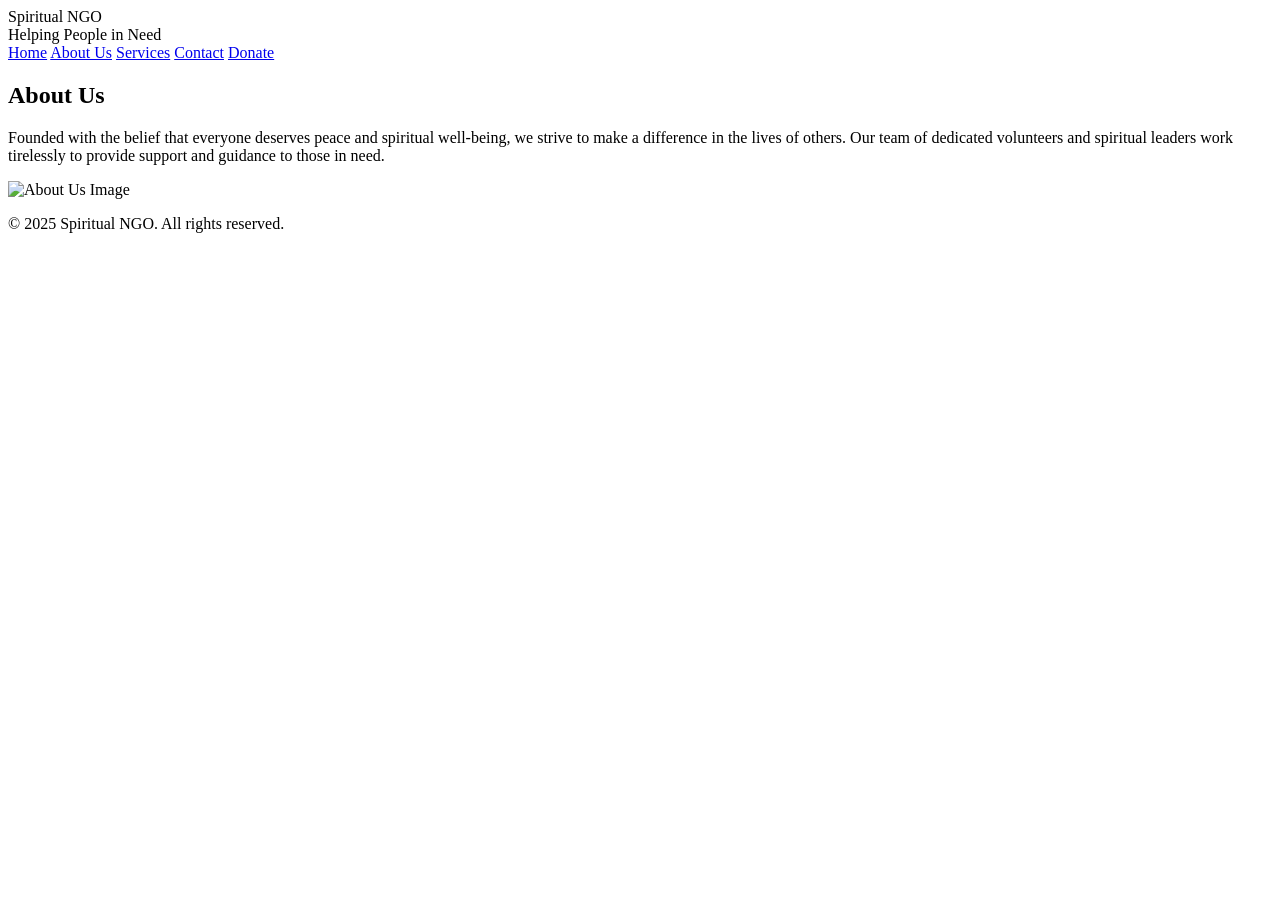
==== about.html @ c91c857c "Add files via upload" ====
<!DOCTYPE html>
<html lang="en">
<head>
    <meta charset="UTF-8">
    <meta name="viewport" content="width=device-width, initial-scale=1.0">
    <title>NGO - About Us</title>
    <link rel="stylesheet" href="css/styles.css">
</head>
<body>
    <header>
        <div class="logo">Spiritual NGO</div>
        <div class="tagline">Helping People in Need</div>
    </header>
    <nav>
        <a href="index.html">Home</a>
        <a href="about.html">About Us</a>
        <a href="services.html">Services</a>
        <a href="contact.html">Contact</a>
        <a href="donate.html">Donate</a>
    </nav>
    <div class="container">
        <h2>About Us</h2>
        <p>Founded with the belief that everyone deserves peace and spiritual well-being, we strive to make a difference in the lives of others. Our team of dedicated volunteers and spiritual leaders work tirelessly to provide support and guidance to those in need.</p>
        <img src="https://via.placeholder.com/800x400?text=About+Us" alt="About Us Image" class="full-width-image">
    </div>
    <footer>
        <p>&copy; 2025 Spiritual NGO. All rights reserved.</p>
    </footer>
</body>
</html>
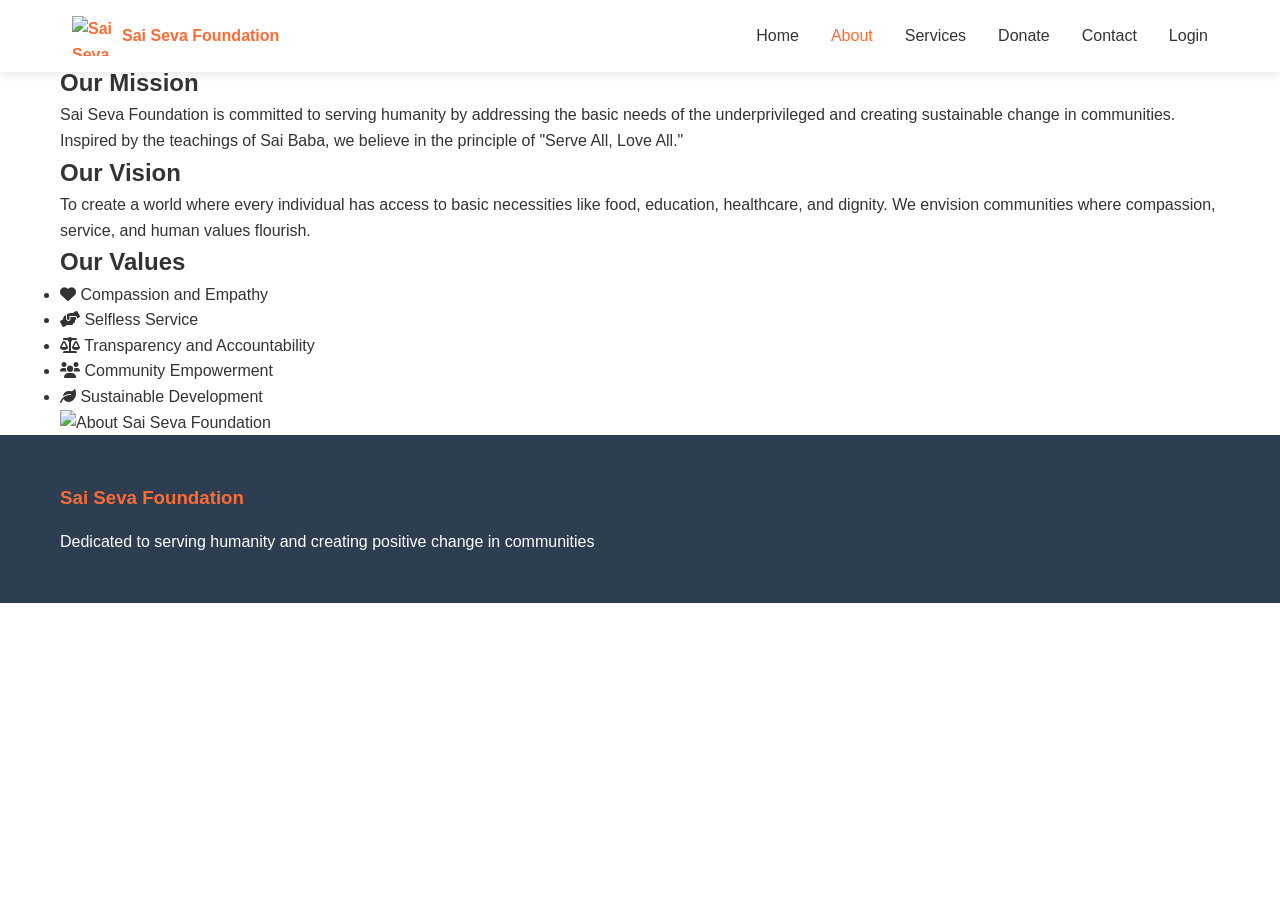
==== commit c479f8a1: "new updated" ====
--- a/about.html
+++ b/about.html
@@ -3,28 +3,76 @@
 <head>
     <meta charset="UTF-8">
     <meta name="viewport" content="width=device-width, initial-scale=1.0">
-    <title>NGO - About Us</title>
-    <link rel="stylesheet" href="css/styles.css">
+    <title>About Us - Sai Seva Foundation</title>
+    <link rel="stylesheet" href="css/style.css">
+    <link href="https://cdnjs.cloudflare.com/ajax/libs/font-awesome/6.0.0/css/all.min.css" rel="stylesheet">
 </head>
 <body>
-    <header>
-        <div class="logo">Spiritual NGO</div>
-        <div class="tagline">Helping People in Need</div>
-    </header>
-    <nav>
-        <a href="index.html">Home</a>
-        <a href="about.html">About Us</a>
-        <a href="services.html">Services</a>
-        <a href="contact.html">Contact</a>
-        <a href="donate.html">Donate</a>
+    <!-- Navigation -->
+    <nav class="navbar">
+        <div class="nav-container">
+            <div class="nav-logo">
+                <img src="images/logo.png" alt="Sai Seva Foundation">
+                <span>Sai Seva Foundation</span>
+            </div>
+            <ul class="nav-menu">
+                <li><a href="index.html">Home</a></li>
+                <li><a href="about.html" class="active">About</a></li>
+                <li><a href="services.html">Services</a></li>
+                <li><a href="donate.html">Donate</a></li>
+                <li><a href="contact.html">Contact</a></li>
+                <li><a href="login.html">Login</a></li>
+            </ul>
+        </div>
     </nav>
-    <div class="container">
-        <h2>About Us</h2>
-        <p>Founded with the belief that everyone deserves peace and spiritual well-being, we strive to make a difference in the lives of others. Our team of dedicated volunteers and spiritual leaders work tirelessly to provide support and guidance to those in need.</p>
-        <img src="https://via.placeholder.com/800x400?text=About+Us" alt="About Us Image" class="full-width-image">
-    </div>
-    <footer>
-        <p>&copy; 2025 Spiritual NGO. All rights reserved.</p>
+
+    <!-- About Hero -->
+    <section class="about-hero">
+        <div class="container">
+            <h1>About Sai Seva Foundation</h1>
+            <p>Dedicated to serving humanity with compassion and commitment</p>
+        </div>
+    </section>
+
+    <!-- About Content -->
+    <section class="about-content">
+        <div class="container">
+            <div class="about-grid">
+                <div class="about-text">
+                    <h2>Our Mission</h2>
+                    <p>Sai Seva Foundation is committed to serving humanity by addressing the basic needs of the underprivileged and creating sustainable change in communities. Inspired by the teachings of Sai Baba, we believe in the principle of "Serve All, Love All."</p>
+                    
+                    <h2>Our Vision</h2>
+                    <p>To create a world where every individual has access to basic necessities like food, education, healthcare, and dignity. We envision communities where compassion, service, and human values flourish.</p>
+                    
+                    <h2>Our Values</h2>
+                    <ul class="values-list">
+                        <li><i class="fas fa-heart"></i> Compassion and Empathy</li>
+                        <li><i class="fas fa-hands-helping"></i> Selfless Service</li>
+                        <li><i class="fas fa-balance-scale"></i> Transparency and Accountability</li>
+                        <li><i class="fas fa-users"></i> Community Empowerment</li>
+                        <li><i class="fas fa-leaf"></i> Sustainable Development</li>
+                    </ul>
+                </div>
+                <div class="about-image">
+                    <img src="images/about-us.jpg" alt="About Sai Seva Foundation">
+                </div>
+            </div>
+        </div>
+    </section>
+
+    <!-- Footer -->
+    <footer class="footer">
+        <div class="container">
+            <div class="footer-content">
+                <div class="footer-section">
+                    <h3>Sai Seva Foundation</h3>
+                    <p>Dedicated to serving humanity and creating positive change in communities</p>
+                </div>
+            </div>
+        </div>
     </footer>
+
+    <script src="js/main.js"></script>
 </body>
-</html>+</html>
--- a/css/style.css
+++ b/css/style.css
@@ -0,0 +1,860 @@
+/* Reset and Base Styles */
+* {
+    margin: 0;
+    padding: 0;
+    box-sizing: border-box;
+}
+
+body {
+    font-family: 'Poppins', sans-serif;
+    line-height: 1.6;
+    color: #333;
+}
+
+.container {
+    max-width: 1200px;
+    margin: 0 auto;
+    padding: 0 20px;
+}
+
+/* Navigation */
+.navbar {
+    background: #fff;
+    box-shadow: 0 2px 10px rgba(0,0,0,0.1);
+    position: fixed;
+    width: 100%;
+    top: 0;
+    z-index: 1000;
+}
+
+.nav-container {
+    display: flex;
+    justify-content: space-between;
+    align-items: center;
+    padding: 1rem 2rem;
+    max-width: 1200px;
+    margin: 0 auto;
+}
+
+.nav-logo {
+    display: flex;
+    align-items: center;
+    gap: 10px;
+    font-weight: 600;
+    color: #ff6b35;
+}
+
+.nav-logo img {
+    width: 40px;
+    height: 40px;
+}
+
+.nav-menu {
+    display: flex;
+    list-style: none;
+    gap: 2rem;
+    align-items: center;
+}
+
+.nav-menu a {
+    text-decoration: none;
+    color: #333;
+    font-weight: 500;
+    transition: color 0.3s;
+}
+
+.nav-menu a:hover,
+.nav-menu a.active {
+    color: #ff6b35;
+}
+
+.login-btn {
+    background: #ff6b35;
+    color: #fff !important;
+    padding: 0.5rem 1rem;
+    border-radius: 25px;
+    transition: background 0.3s;
+}
+
+.login-btn:hover {
+    background: #e55a2b;
+}
+
+/* Hero Section */
+.hero {
+    background: linear-gradient(135deg, #ff6b35 0%, #f7931e 100%);
+    color: white;
+    padding: 120px 0 80px;
+    text-align: center;
+    position: relative;
+    overflow: hidden;
+}
+
+.hero::before {
+    content: '';
+    position: absolute;
+    top: 0;
+    left: 0;
+    right: 0;
+    bottom: 0;
+    background: url('images/hero-bg.jpg') center/cover;
+    opacity: 0.2;
+    z-index: 1;
+}
+
+.hero-content {
+    position: relative;
+    z-index: 2;
+    max-width: 800px;
+    margin: 0 auto;
+    padding: 0 20px;
+}
+
+.hero h1 {
+    font-size: 3.5rem;
+    margin-bottom: 1rem;
+    font-weight: 700;
+}
+
+.hero p {
+    font-size: 1.2rem;
+    margin-bottom: 2rem;
+    opacity: 0.9;
+}
+
+.hero-buttons {
+    display: flex;
+    gap: 1rem;
+    justify-content: center;
+    flex-wrap: wrap;
+}
+
+.btn-primary,
+.btn-secondary {
+    padding: 1rem 2rem;
+    border: none;
+    border-radius: 30px;
+    font-weight: 600;
+    text-decoration: none;
+    display: inline-block;
+    transition: all 0.3s;
+    cursor: pointer;
+}
+
+.btn-primary {
+    background: #fff;
+    color: #ff6b35;
+}
+
+.btn-primary:hover {
+    background: #f0f0f0;
+    transform: translateY(-2px);
+}
+
+.btn-secondary {
+    background: transparent;
+    color: #fff;
+    border: 2px solid #fff;
+}
+
+.btn-secondary:hover {
+    background: #fff;
+    color: #ff6b35;
+}
+
+.hero-stats {
+    display: flex;
+    justify-content: center;
+    gap: 4rem;
+    margin-top: 4rem;
+    position: relative;
+    z-index: 2;
+}
+
+.stat {
+    text-align: center;
+}
+
+.stat-number {
+    display: block;
+    font-size: 2.5rem;
+    font-weight: 700;
+}
+
+.stat-label {
+    font-size: 1rem;
+    opacity: 0.9;
+}
+
+/* Services Preview */
+.services-preview {
+    padding: 80px 0;
+    background: #f8f9fa;
+}
+
+.services-preview h2 {
+    text-align: center;
+    font-size: 2.5rem;
+    margin-bottom: 3rem;
+    color: #333;
+}
+
+.services-grid {
+    display: grid;
+    grid-template-columns: repeat(auto-fit, minmax(280px, 1fr));
+    gap: 2rem;
+}
+
+.service-card {
+    background: #fff;
+    border-radius: 15px;
+    padding: 2rem;
+    text-align: center;
+    box-shadow: 0 5px 15px rgba(0,0,0,0.1);
+    transition: transform 0.3s;
+}
+
+.service-card:hover {
+    transform: translateY(-5px);
+}
+
+.service-card img {
+    width: 100%;
+    height: 200px;
+    object-fit: cover;
+    border-radius: 10px;
+    margin-bottom: 1rem;
+}
+
+.service-card h3 {
+    font-size: 1.3rem;
+    margin-bottom: 1rem;
+    color: #ff6b35;
+}
+
+/* Impact Section */
+.impact-section {
+    padding: 80px 0;
+    background: #fff;
+}
+
+.impact-section h2 {
+    text-align: center;
+    font-size: 2.5rem;
+    margin-bottom: 3rem;
+    color: #333;
+}
+
+.impact-grid {
+    display: grid;
+    grid-template-columns: repeat(auto-fit, minmax(200px, 1fr));
+    gap: 2rem;
+}
+
+.impact-item {
+    text-align: center;
+    padding: 2rem;
+}
+
+.impact-item i {
+    font-size: 3rem;
+    color: #ff6b35;
+    margin-bottom: 1rem;
+}
+
+.impact-item h3 {
+    font-size: 2rem;
+    font-weight: 700;
+    margin-bottom: 0.5rem;
+}
+
+/* Donation CTA */
+.donation-cta {
+    background: linear-gradient(135deg, #ff6b35 0%, #f7931e 100%);
+    color: white;
+    padding: 80px 0;
+    text-align: center;
+}
+
+.donation-cta h2 {
+    font-size: 2.5rem;
+    margin-bottom: 1rem;
+}
+
+.donation-cta p {
+    font-size: 1.2rem;
+    margin-bottom: 2rem;
+    opacity: 0.9;
+}
+
+/* Login Section */
+.login-section {
+    padding: 120px 0 80px;
+    background: #f8f9fa;
+    min-height: 100vh;
+    display: flex;
+    align-items: center;
+}
+
+.login-container {
+    max-width: 450px;
+    margin: 0 auto;
+    background: #fff;
+    padding: 2rem;
+    border-radius: 15px;
+    box-shadow: 0 10px 30px rgba(0,0,0,0.1);
+}
+
+.login-tabs {
+    display: flex;
+    margin-bottom: 2rem;
+}
+
+.tab-btn {
+    flex: 1;
+    padding: 1rem;
+    background: transparent;
+    border: none;
+    border-bottom: 2px solid #ddd;
+    cursor: pointer;
+    font-weight: 600;
+    transition: all 0.3s;
+}
+
+.tab-btn.active {
+    border-bottom-color: #ff6b35;
+    color: #ff6b35;
+}
+
+.tab-content {
+    display: none;
+}
+
+.tab-content.active {
+    display: block;
+}
+
+.auth-form {
+    display: flex;
+    flex-direction: column;
+    gap: 1rem;
+}
+
+.form-group {
+    display: flex;
+    flex-direction: column;
+}
+
+.form-group label {
+    margin-bottom: 0.5rem;
+    font-weight: 500;
+    color: #333;
+}
+
+.form-group input,
+.form-group select,
+.form-group textarea {
+    padding: 0.8rem;
+    border: 2px solid #ddd;
+    border-radius: 8px;
+    font-size: 1rem;
+    transition: border-color 0.3s;
+}
+
+.form-group input:focus,
+.form-group select:focus,
+.form-group textarea:focus {
+    outline: none;
+    border-color: #ff6b35;
+}
+
+/* Donation Page */
+.donation-hero {
+    background: linear-gradient(135deg, #ff6b35 0%, #f7931e 100%);
+    color: white;
+    padding: 120px 0 80px;
+    text-align: center;
+}
+
+.donation-hero h1 {
+    font-size: 3rem;
+    margin-bottom: 1rem;
+}
+
+.donation-section {
+    padding: 80px 0;
+    background: #f8f9fa;
+}
+
+.donation-grid {
+    display: grid;
+    grid-template-columns: 2fr 1fr;
+    gap: 3rem;
+    align-items: start;
+}
+
+.donation-form-container {
+    background: #fff;
+    padding: 2rem;
+    border-radius: 15px;
+    box-shadow: 0 5px 15px rgba(0,0,0,0.1);
+}
+
+.donation-form h2 {
+    margin-bottom: 2rem;
+    color: #333;
+}
+
+.cause-options {
+    display: flex;
+    flex-direction: column;
+    gap: 0.5rem;
+    margin-bottom: 2rem;
+}
+
+.cause-option {
+    display: flex;
+    align-items: center;
+    gap: 0.5rem;
+    padding: 0.8rem;
+    border: 2px solid #ddd;
+    border-radius: 8px;
+    cursor: pointer;
+    transition: all 0.3s;
+}
+
+.cause-option:hover {
+    border-color: #ff6b35;
+}
+
+.cause-option input[type="radio"]:checked + span {
+    color: #ff6b35;
+    font-weight: 600;
+}
+
+.amount-buttons {
+    display: grid;
+    grid-template-columns: repeat(2, 1fr);
+    gap: 1rem;
+    margin-bottom: 1rem;
+}
+
+.amount-btn {
+    padding: 1rem;
+    border: 2px solid #ddd;
+    background: #fff;
+    border-radius: 8px;
+    cursor: pointer;
+    font-weight: 600;
+    transition: all 0.3s;
+}
+
+.amount-btn.active,
+.amount-btn:hover {
+    border-color: #ff6b35;
+    background: #ff6b35;
+    color: #fff;
+}
+
+.form-row {
+    display: grid;
+    grid-template-columns: 1fr 1fr;
+    gap: 1rem;
+}
+
+.donation-summary {
+    background: #f8f9fa;
+    padding: 1.5rem;
+    border-radius: 8px;
+    margin-bottom: 2rem;
+}
+
+.summary-item {
+    display: flex;
+    justify-content: space-between;
+    margin-bottom: 0.5rem;
+}
+
+.donate-btn {
+    width: 100%;
+    padding: 1rem;
+    font-size: 1.1rem;
+    font-weight: 600;
+}
+
+.impact-info {
+    background: #fff;
+    padding: 2rem;
+    border-radius: 15px;
+    box-shadow: 0 5px 15px rgba(0,0,0,0.1);
+    height: fit-content;
+}
+
+.impact-cards {
+    display: flex;
+    flex-direction: column;
+    gap: 1rem;
+    margin-bottom: 2rem;
+}
+
+.impact-card {
+    display: flex;
+    align-items: center;
+    gap: 1rem;
+    padding: 1rem;
+    background: #f8f9fa;
+    border-radius: 8px;
+}
+
+.impact-icon {
+    width: 50px;
+    height: 50px;
+    background: #ff6b35;
+    color: #fff;
+    display: flex;
+    align-items: center;
+    justify-content: center;
+    border-radius: 50%;
+    font-size: 1.2rem;
+}
+
+.trust-indicators ul {
+    list-style: none;
+    padding: 0;
+}
+
+.trust-indicators li {
+    display: flex;
+    align-items: center;
+    gap: 0.5rem;
+    margin-bottom: 0.5rem;
+}
+
+.trust-indicators i {
+    color: #28a745;
+}
+
+/* Dashboard Styles */
+.dashboard-container {
+    display: flex;
+    min-height: 100vh;
+}
+
+.sidebar {
+    width: 250px;
+    background: #2c3e50;
+    color: #fff;
+    position: fixed;
+    height: 100vh;
+    overflow-y: auto;
+}
+
+.sidebar-header {
+    padding: 2rem 1rem;
+    border-bottom: 1px solid #34495e;
+}
+
+.sidebar-menu {
+    list-style: none;
+    padding: 0;
+}
+
+.sidebar-menu li {
+    margin: 0;
+}
+
+.sidebar-menu a {
+    display: flex;
+    align-items: center;
+    gap: 0.5rem;
+    padding: 1rem;
+    color: #bdc3c7;
+    text-decoration: none;
+    transition: all 0.3s;
+}
+
+.sidebar-menu a:hover,
+.sidebar-menu li.active a {
+    background: #34495e;
+    color: #fff;
+}
+
+.main-content {
+    flex: 1;
+    margin-left: 250px;
+    padding: 2rem;
+    background: #f8f9fa;
+    min-height: 100vh;
+}
+
+.dashboard-header {
+    display: flex;
+    justify-content: space-between;
+    align-items: center;
+    margin-bottom: 2rem;
+}
+
+.user-info {
+    display: flex;
+    align-items: center;
+    gap: 1rem;
+}
+
+.user-avatar {
+    width: 40px;
+    height: 40px;
+    border-radius: 50%;
+}
+
+.stats-grid {
+    display: grid;
+    grid-template-columns: repeat(auto-fit, minmax(250px, 1fr));
+    gap: 2rem;
+    margin-bottom: 2rem;
+}
+
+.stat-card {
+    background: #fff;
+    padding: 2rem;
+    border-radius: 15px;
+    box-shadow: 0 5px 15px rgba(0,0,0,0.1);
+    display: flex;
+    align-items: center;
+    gap: 1rem;
+}
+
+.stat-icon {
+    width: 60px;
+    height: 60px;
+    background: #ff6b35;
+    color: #fff;
+    display: flex;
+    align-items: center;
+    justify-content: center;
+    border-radius: 50%;
+    font-size: 1.5rem;
+}
+
+.stat-content h3 {
+    font-size: 2rem;
+    margin-bottom: 0.5rem;
+    color: #333;
+}
+
+.dashboard-widgets {
+    display: grid;
+    grid-template-columns: 1fr 1fr;
+    gap: 2rem;
+}
+
+.widget {
+    background: #fff;
+    padding: 2rem;
+    border-radius: 15px;
+    box-shadow: 0 5px 15px rgba(0,0,0,0.1);
+}
+
+.content-section {
+    display: none;
+}
+
+.content-section.active {
+    display: block;
+}
+
+.section-header {
+    display: flex;
+    justify-content: space-between;
+    align-items: center;
+    margin-bottom: 2rem;
+}
+
+.table-container {
+    background: #fff;
+    border-radius: 15px;
+    overflow: hidden;
+    box-shadow: 0 5px 15px rgba(0,0,0,0.1);
+}
+
+.data-table {
+    width: 100%;
+    border-collapse: collapse;
+}
+
+.data-table th,
+.data-table td {
+    padding: 1rem;
+    text-align: left;
+    border-bottom: 1px solid #ddd;
+}
+
+.data-table th {
+    background: #f8f9fa;
+    font-weight: 600;
+}
+
+/* Modal */
+.modal {
+    display: none;
+    position: fixed;
+    z-index: 2000;
+    left: 0;
+    top: 0;
+    width: 100%;
+    height: 100%;
+    background: rgba(0,0,0,0.5);
+}
+
+.modal-content {
+    background: #fff;
+    margin: 5% auto;
+    padding: 2rem;
+    border-radius: 15px;
+    width: 90%;
+    max-width: 600px;
+    position: relative;
+}
+
+.close {
+    position: absolute;
+    right: 1rem;
+    top: 1rem;
+    font-size: 2rem;
+    cursor: pointer;
+    color: #999;
+}
+
+/* Footer */
+.footer {
+    background: #2c3e50;
+    color: #fff;
+    padding: 3rem 0 1rem;
+}
+
+.footer-content {
+    display: grid;
+    grid-template-columns: repeat(auto-fit, minmax(250px, 1fr));
+    gap: 2rem;
+    margin-bottom: 2rem;
+}
+
+.footer-section h3,
+.footer-section h4 {
+    margin-bottom: 1rem;
+    color: #ff6b35;
+}
+
+.footer-section ul {
+    list-style: none;
+}
+
+.footer-section ul li {
+    margin-bottom: 0.5rem;
+}
+
+.footer-section a {
+    color: #bdc3c7;
+    text-decoration: none;
+    transition: color 0.3s;
+}
+
+.footer-section a:hover {
+    color: #fff;
+}
+
+.social-links {
+    display: flex;
+    gap: 1rem;
+    margin-top: 1rem;
+}
+
+.social-links a {
+    width: 40px;
+    height: 40px;
+    background: #ff6b35;
+    color: #fff;
+    display: flex;
+    align-items: center;
+    justify-content: center;
+    border-radius: 50%;
+    transition: background 0.3s;
+}
+
+.social-links a:hover {
+    background: #e55a2b;
+}
+
+.contact-item {
+    display: flex;
+    align-items: center;
+    gap: 0.5rem;
+    margin-bottom: 0.5rem;
+}
+
+.footer-bottom {
+    text-align: center;
+    padding-top: 2rem;
+    border-top: 1px solid #34495e;
+    color: #bdc3c7;
+}
+
+/* Responsive Design */
+@media (max-width: 768px) {
+    .nav-menu {
+        display: none;
+    }
+    
+    .hero h1 {
+        font-size: 2.5rem;
+    }
+    
+    .hero-stats {
+        flex-direction: column;
+        gap: 2rem;
+    }
+    
+    .donation-grid {
+        grid-template-columns: 1fr;
+    }
+    
+    .form-row {
+        grid-template-columns: 1fr;
+    }
+    
+    .amount-buttons {
+        grid-template-columns: 1fr;
+    }
+    
+    .dashboard-container {
+        flex-direction: column;
+    }
+    
+    .sidebar {
+        position: relative;
+        width: 100%;
+        height: auto;
+    }
+    
+    .main-content {
+        margin-left: 0;
+    }
+    
+    .dashboard-widgets {
+        grid-template-columns: 1fr;
+    }
+}
+
+@media (max-width: 480px) {
+    .hero-buttons {
+        flex-direction: column;
+        align-items: center;
+    }
+    
+    .services-grid {
+        grid-template-columns: 1fr;
+    }
+    
+    .impact-grid {
+        grid-template-columns: repeat(2, 1fr);
+    }
+}
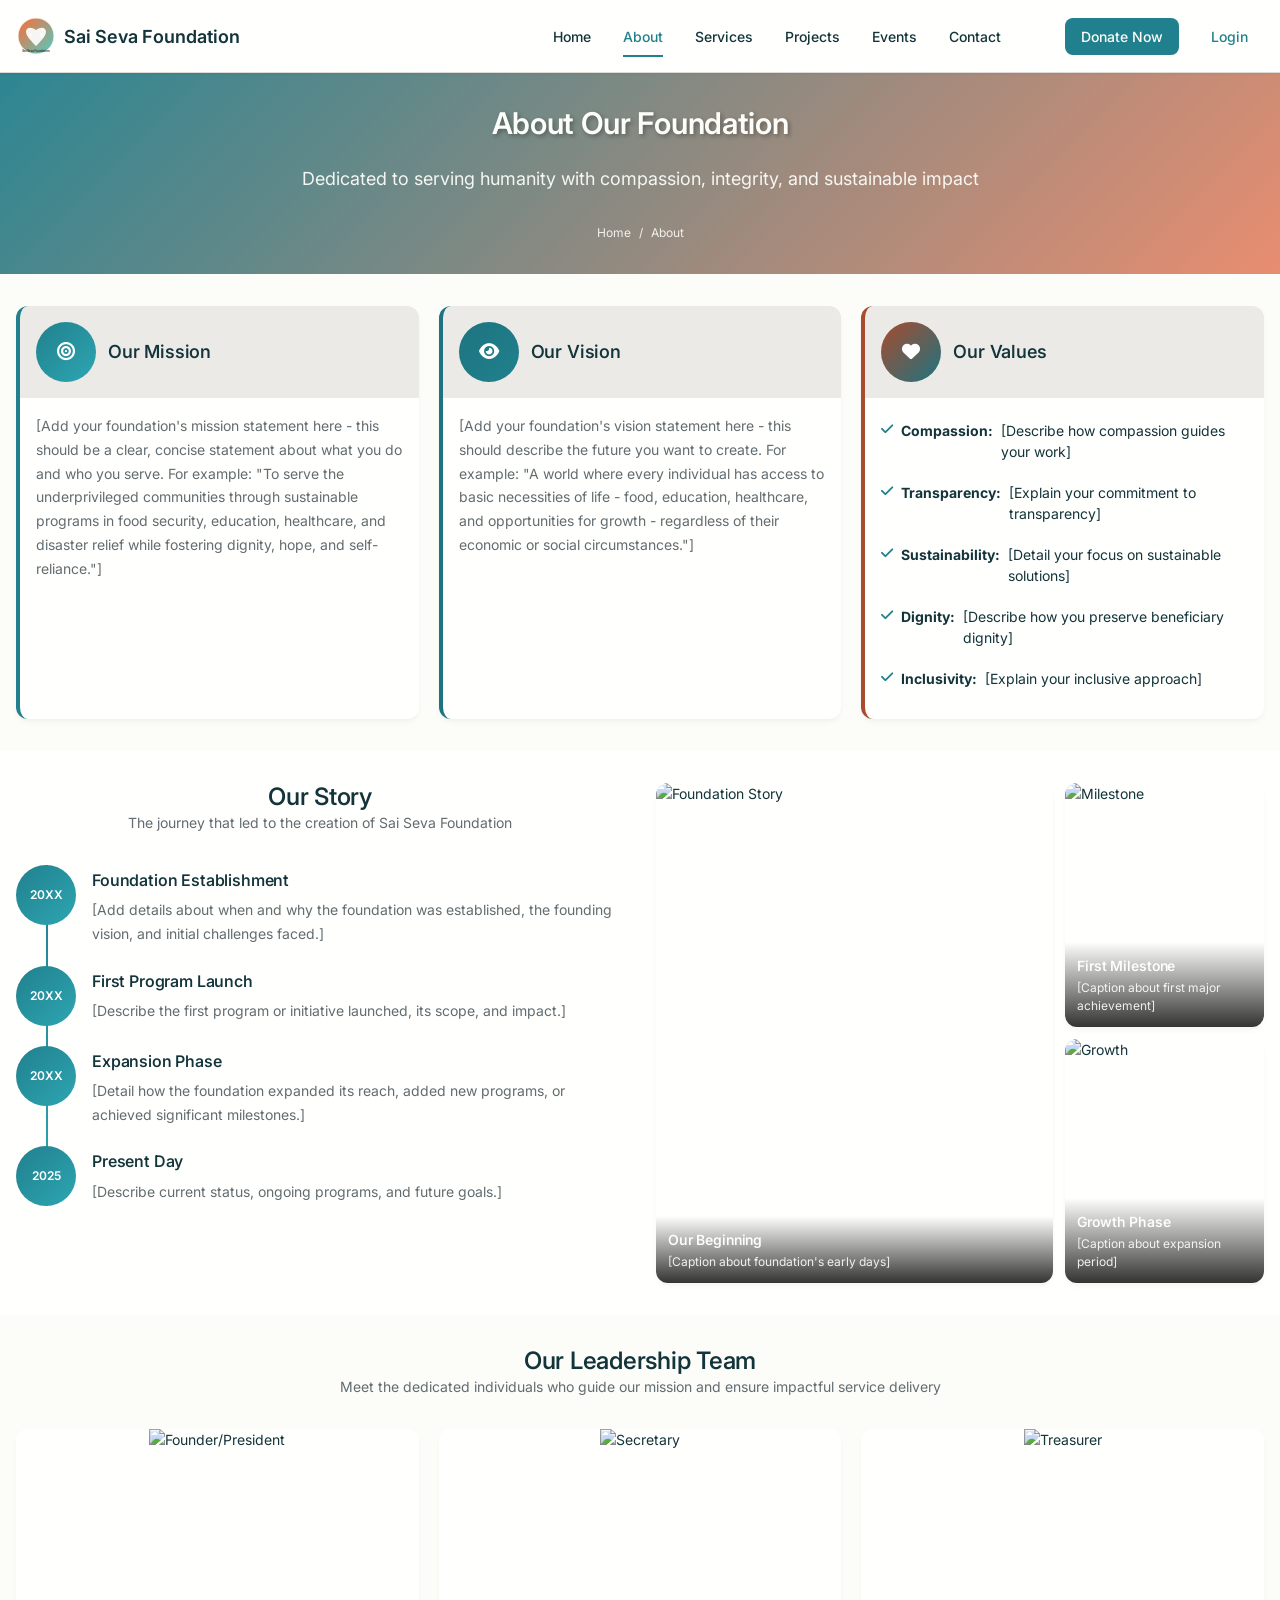
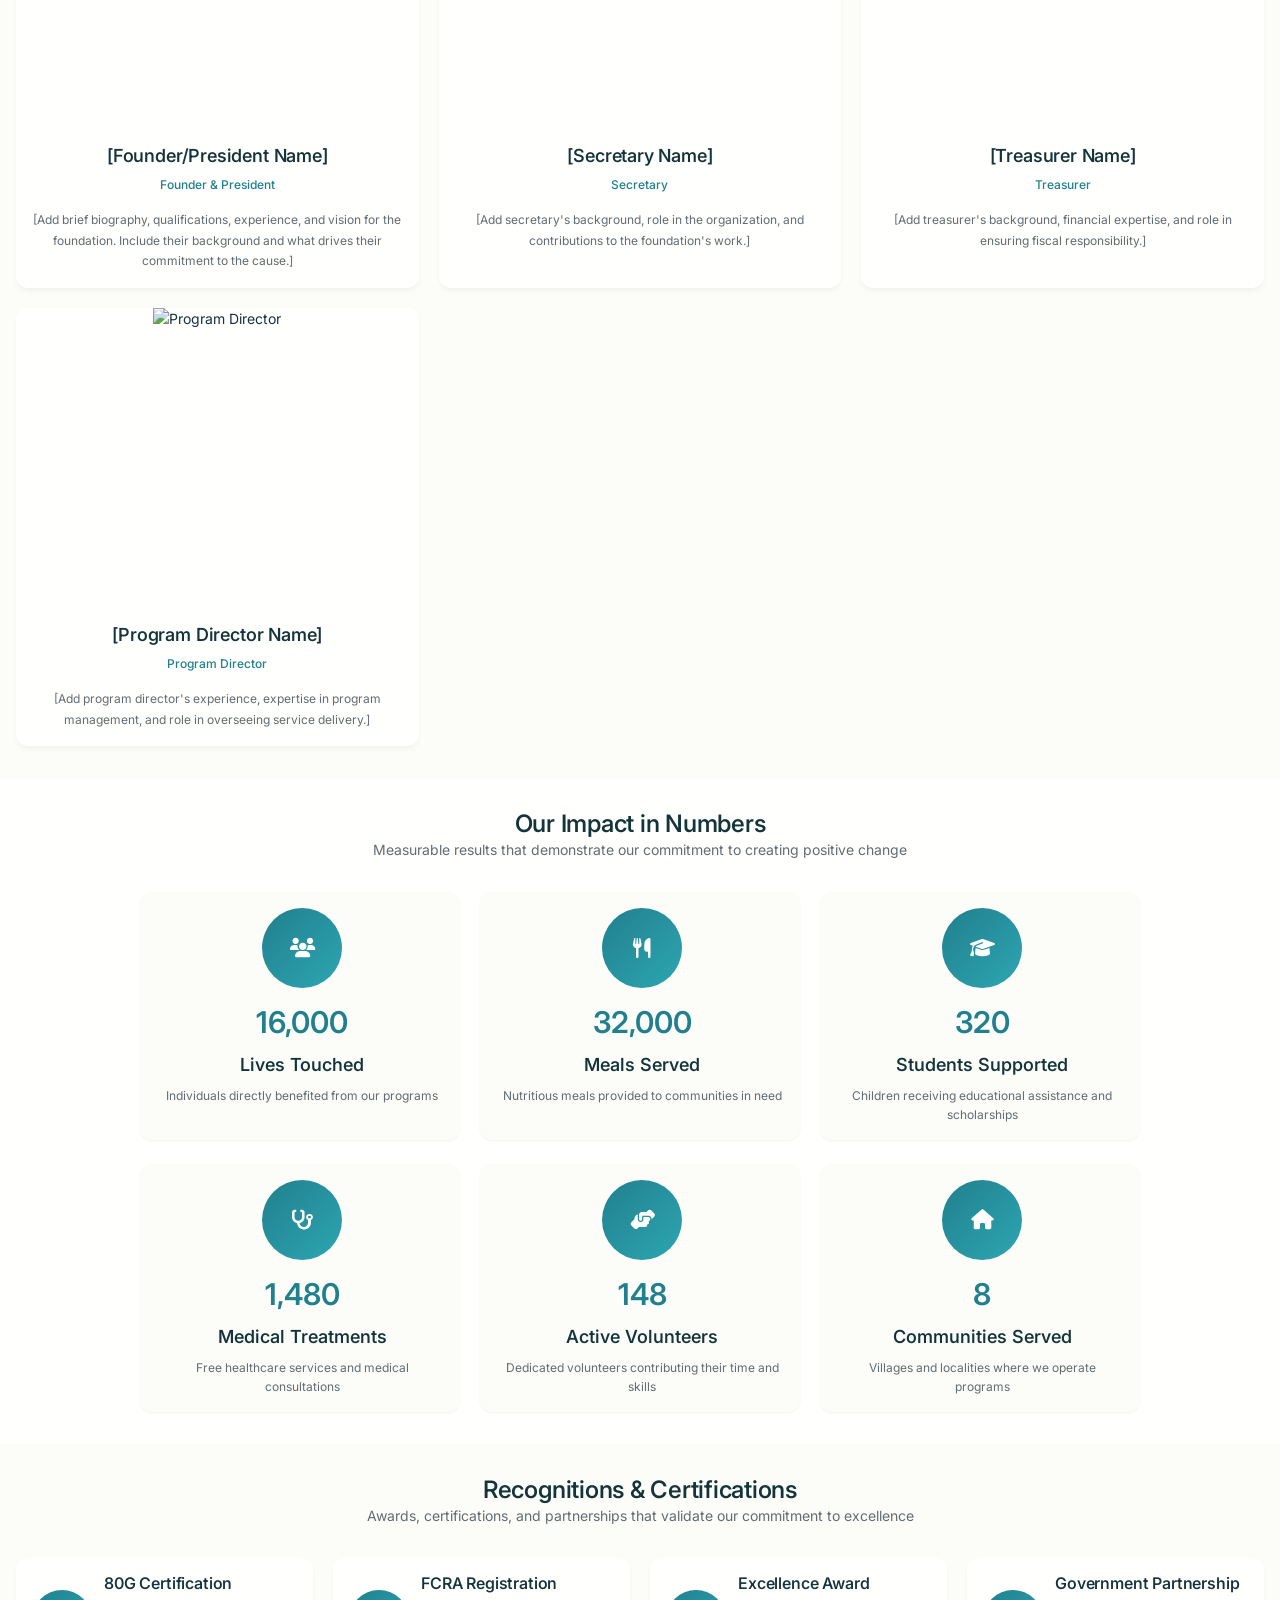
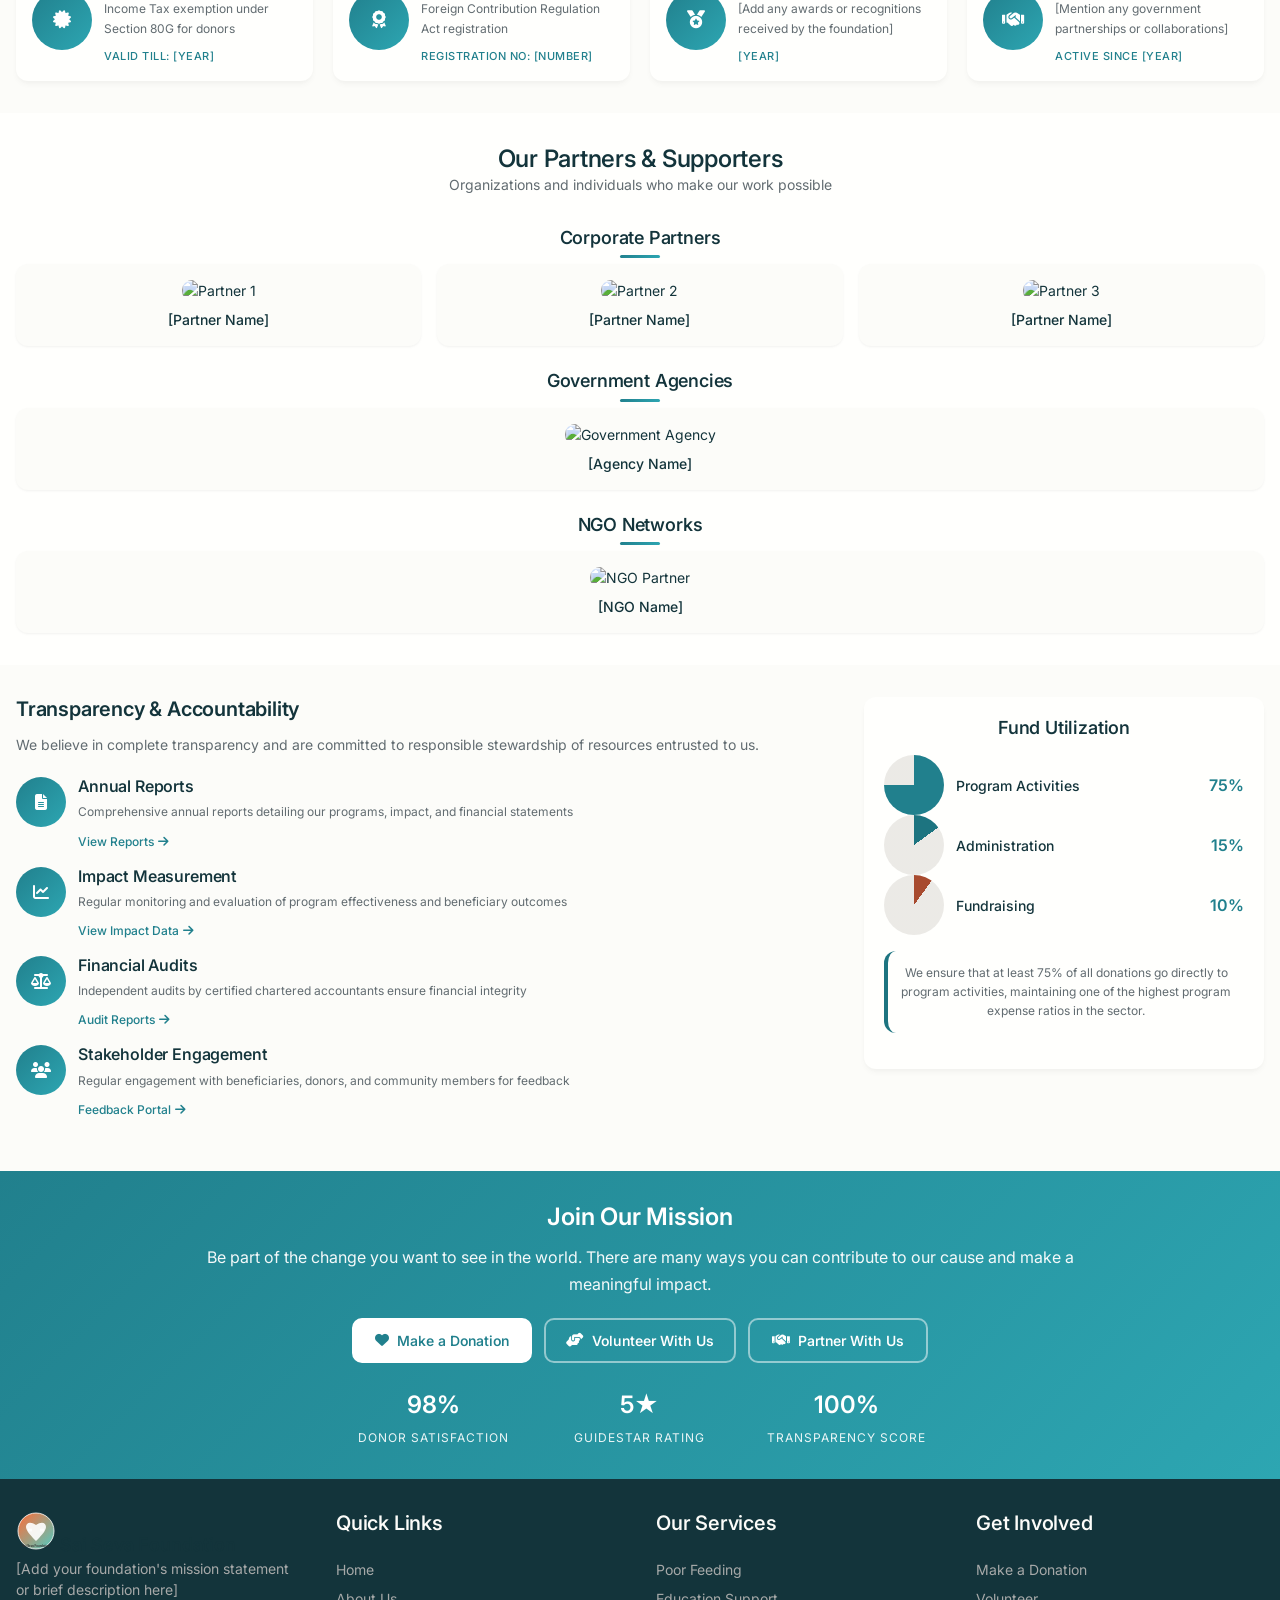
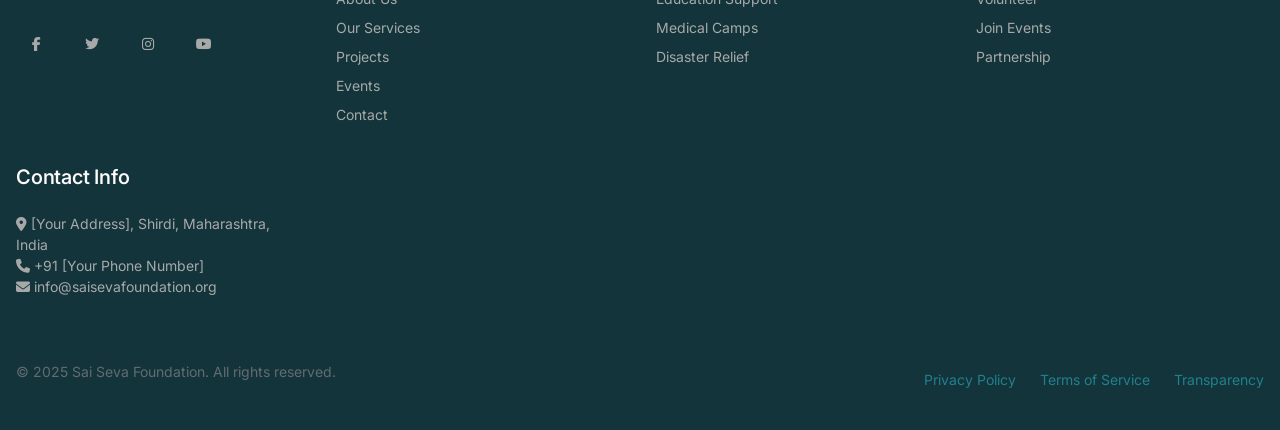
==== commit 35e75970: "final-design" ====
--- a/about.html
+++ b/about.html
@@ -4,58 +4,576 @@
     <meta charset="UTF-8">
     <meta name="viewport" content="width=device-width, initial-scale=1.0">
     <title>About Us - Sai Seva Foundation</title>
-    <link rel="stylesheet" href="css/style.css">
-    <link href="https://cdnjs.cloudflare.com/ajax/libs/font-awesome/6.0.0/css/all.min.css" rel="stylesheet">
+    <meta name="description" content="Learn about Sai Seva Foundation's mission, vision, and impact in serving communities across India through compassionate action.">
+    <link rel="stylesheet" href="css/common.css">
+    <link rel="stylesheet" href="css/about.css">
+    <link rel="preconnect" href="https://fonts.googleapis.com">
+<link rel="preconnect" href="https://fonts.gstatic.com" crossorigin>
+<link href="https://fonts.googleapis.com/css2?family=Inter:wght@300;400;500;600;700;800&family=Poppins:wght@400;500;600;700;800&display=swap" rel="stylesheet">
+<link rel="stylesheet" href="https://cdnjs.cloudflare.com/ajax/libs/font-awesome/6.4.0/css/all.min.css">
+
 </head>
 <body>
-    <!-- Navigation -->
-    <nav class="navbar">
-        <div class="nav-container">
-            <div class="nav-logo">
-                <img src="images/logo.png" alt="Sai Seva Foundation">
-                <span>Sai Seva Foundation</span>
-            </div>
-            <ul class="nav-menu">
-                <li><a href="index.html">Home</a></li>
-                <li><a href="about.html" class="active">About</a></li>
-                <li><a href="services.html">Services</a></li>
-                <li><a href="donate.html">Donate</a></li>
-                <li><a href="contact.html">Contact</a></li>
-                <li><a href="login.html">Login</a></li>
-            </ul>
-        </div>
-    </nav>
-
-    <!-- About Hero -->
-    <section class="about-hero">
-        <div class="container">
-            <h1>About Sai Seva Foundation</h1>
-            <p>Dedicated to serving humanity with compassion and commitment</p>
-        </div>
-    </section>
-
-    <!-- About Content -->
-    <section class="about-content">
-        <div class="container">
-            <div class="about-grid">
-                <div class="about-text">
-                    <h2>Our Mission</h2>
-                    <p>Sai Seva Foundation is committed to serving humanity by addressing the basic needs of the underprivileged and creating sustainable change in communities. Inspired by the teachings of Sai Baba, we believe in the principle of "Serve All, Love All."</p>
+    <!-- Header -->
+    <header class="header">
+        <nav class="navbar">
+            <div class="nav-container">
+                <div class="nav-logo">
+                    <img src="images/logo-placeholder.svg" alt="Sai Seva Foundation" class="logo-img">
+                    <span class="logo-text">Sai Seva Foundation</span>
+                </div>
+                
+                <div class="nav-menu">
+                    <a href="index.html" class="nav-link">Home</a>
+                    <a href="about.html" class="nav-link active">About</a>
+                    <a href="services.html" class="nav-link">Services</a>
+                    <a href="index.html#projects" class="nav-link">Projects</a>
+                    <a href="index.html#events" class="nav-link">Events</a>
+                    <a href="contact.html" class="nav-link">Contact</a>
+                    <div class="nav-actions">
+                        <a href="donate.html" class="btn btn-primary">Donate Now</a>
+                        <a href="login.html" class="btn btn-outline">Login</a>
+                    </div>
+                </div>
+                
+                <div class="hamburger">
+                    <span></span>
+                    <span></span>
+                    <span></span>
+                </div>
+            </div>
+        </nav>
+    </header>
+
+    <!-- Page Header -->
+    <section class="page-header">
+        <div class="container">
+            <div class="page-header-content">
+                <h1>About Our Foundation</h1>
+                <p>Dedicated to serving humanity with compassion, integrity, and sustainable impact</p>
+                <nav class="breadcrumb">
+                    <a href="index.html">Home</a>
+                    <span>/</span>
+                    <span>About</span>
+                </nav>
+            </div>
+        </div>
+    </section>
+
+    <!-- Mission & Vision -->
+    <section class="mission-vision">
+        <div class="container">
+            <div class="mission-vision-content">
+                <div class="mission-card">
+                    <div class="card-header">
+                        <div class="card-icon">
+                            <i class="fas fa-bullseye"></i>
+                        </div>
+                        <h2>Our Mission</h2>
+                    </div>
+                    <div class="card-content">
+                        <p>[Add your foundation's mission statement here - this should be a clear, concise statement about what you do and who you serve. For example: "To serve the underprivileged communities through sustainable programs in food security, education, healthcare, and disaster relief while fostering dignity, hope, and self-reliance."]</p>
+                    </div>
+                </div>
+
+                <div class="mission-card">
+                    <div class="card-header">
+                        <div class="card-icon">
+                            <i class="fas fa-eye"></i>
+                        </div>
+                        <h2>Our Vision</h2>
+                    </div>
+                    <div class="card-content">
+                        <p>[Add your foundation's vision statement here - this should describe the future you want to create. For example: "A world where every individual has access to basic necessities of life - food, education, healthcare, and opportunities for growth - regardless of their economic or social circumstances."]</p>
+                    </div>
+                </div>
+
+                <div class="mission-card">
+                    <div class="card-header">
+                        <div class="card-icon">
+                            <i class="fas fa-heart"></i>
+                        </div>
+                        <h2>Our Values</h2>
+                    </div>
+                    <div class="card-content">
+                        <ul class="values-list">
+                            <li><i class="fas fa-check"></i> <strong>Compassion:</strong> [Describe how compassion guides your work]</li>
+                            <li><i class="fas fa-check"></i> <strong>Transparency:</strong> [Explain your commitment to transparency]</li>
+                            <li><i class="fas fa-check"></i> <strong>Sustainability:</strong> [Detail your focus on sustainable solutions]</li>
+                            <li><i class="fas fa-check"></i> <strong>Dignity:</strong> [Describe how you preserve beneficiary dignity]</li>
+                            <li><i class="fas fa-check"></i> <strong>Inclusivity:</strong> [Explain your inclusive approach]</li>
+                        </ul>
+                    </div>
+                </div>
+            </div>
+        </div>
+    </section>
+
+    <!-- Our Story -->
+    <section class="our-story">
+        <div class="container">
+            <div class="story-content">
+                <div class="story-text">
+                    <div class="section-header">
+                        <h2>Our Story</h2>
+                        <p>The journey that led to the creation of Sai Seva Foundation</p>
+                    </div>
                     
-                    <h2>Our Vision</h2>
-                    <p>To create a world where every individual has access to basic necessities like food, education, healthcare, and dignity. We envision communities where compassion, service, and human values flourish.</p>
+                    <div class="story-timeline">
+                        <div class="timeline-item">
+                            <div class="timeline-year">20XX</div>
+                            <div class="timeline-content">
+                                <h3>Foundation Establishment</h3>
+                                <p>[Add details about when and why the foundation was established, the founding vision, and initial challenges faced.]</p>
+                            </div>
+                        </div>
+
+                        <div class="timeline-item">
+                            <div class="timeline-year">20XX</div>
+                            <div class="timeline-content">
+                                <h3>First Program Launch</h3>
+                                <p>[Describe the first program or initiative launched, its scope, and impact.]</p>
+                            </div>
+                        </div>
+
+                        <div class="timeline-item">
+                            <div class="timeline-year">20XX</div>
+                            <div class="timeline-content">
+                                <h3>Expansion Phase</h3>
+                                <p>[Detail how the foundation expanded its reach, added new programs, or achieved significant milestones.]</p>
+                            </div>
+                        </div>
+
+                        <div class="timeline-item">
+                            <div class="timeline-year">2025</div>
+                            <div class="timeline-content">
+                                <h3>Present Day</h3>
+                                <p>[Describe current status, ongoing programs, and future goals.]</p>
+                            </div>
+                        </div>
+                    </div>
+                </div>
+
+                <div class="story-media">
+                    <div class="media-grid">
+                        <div class="media-item large">
+                            <img src="images/foundation-story.jpg" alt="Foundation Story" class="story-image">
+                            <div class="media-caption">
+                                <h4>Our Beginning</h4>
+                                <p>[Caption about foundation's early days]</p>
+                            </div>
+                        </div>
+                        <div class="media-item">
+                            <img src="images/milestone-1.jpg" alt="Milestone" class="story-image">
+                            <div class="media-caption">
+                                <h4>First Milestone</h4>
+                                <p>[Caption about first major achievement]</p>
+                            </div>
+                        </div>
+                        <div class="media-item">
+                            <img src="images/milestone-2.jpg" alt="Growth" class="story-image">
+                            <div class="media-caption">
+                                <h4>Growth Phase</h4>
+                                <p>[Caption about expansion period]</p>
+                            </div>
+                        </div>
+                    </div>
+                </div>
+            </div>
+        </div>
+    </section>
+
+    <!-- Leadership Team -->
+    <section class="leadership-team">
+        <div class="container">
+            <div class="section-header">
+                <h2>Our Leadership Team</h2>
+                <p>Meet the dedicated individuals who guide our mission and ensure impactful service delivery</p>
+            </div>
+
+            <div class="team-grid">
+                <div class="team-member">
+                    <div class="member-photo">
+                        <img src="images/team-member-1.jpg" alt="Founder/President" class="member-image">
+                        <div class="member-overlay">
+                            <div class="member-social">
+                                <a href="#"><i class="fab fa-linkedin"></i></a>
+                                <a href="#"><i class="fab fa-twitter"></i></a>
+                                <a href="mailto:"><i class="fas fa-envelope"></i></a>
+                            </div>
+                        </div>
+                    </div>
+                    <div class="member-info">
+                        <h3>[Founder/President Name]</h3>
+                        <p class="member-role">Founder & President</p>
+                        <p class="member-bio">[Add brief biography, qualifications, experience, and vision for the foundation. Include their background and what drives their commitment to the cause.]</p>
+                    </div>
+                </div>
+
+                <div class="team-member">
+                    <div class="member-photo">
+                        <img src="images/team-member-2.jpg" alt="Secretary" class="member-image">
+                        <div class="member-overlay">
+                            <div class="member-social">
+                                <a href="#"><i class="fab fa-linkedin"></i></a>
+                                <a href="#"><i class="fab fa-twitter"></i></a>
+                                <a href="mailto:"><i class="fas fa-envelope"></i></a>
+                            </div>
+                        </div>
+                    </div>
+                    <div class="member-info">
+                        <h3>[Secretary Name]</h3>
+                        <p class="member-role">Secretary</p>
+                        <p class="member-bio">[Add secretary's background, role in the organization, and contributions to the foundation's work.]</p>
+                    </div>
+                </div>
+
+                <div class="team-member">
+                    <div class="member-photo">
+                        <img src="images/team-member-3.jpg" alt="Treasurer" class="member-image">
+                        <div class="member-overlay">
+                            <div class="member-social">
+                                <a href="#"><i class="fab fa-linkedin"></i></a>
+                                <a href="#"><i class="fab fa-twitter"></i></a>
+                                <a href="mailto:"><i class="fas fa-envelope"></i></a>
+                            </div>
+                        </div>
+                    </div>
+                    <div class="member-info">
+                        <h3>[Treasurer Name]</h3>
+                        <p class="member-role">Treasurer</p>
+                        <p class="member-bio">[Add treasurer's background, financial expertise, and role in ensuring fiscal responsibility.]</p>
+                    </div>
+                </div>
+
+                <div class="team-member">
+                    <div class="member-photo">
+                        <img src="images/team-member-4.jpg" alt="Program Director" class="member-image">
+                        <div class="member-overlay">
+                            <div class="member-social">
+                                <a href="#"><i class="fab fa-linkedin"></i></a>
+                                <a href="#"><i class="fab fa-twitter"></i></a>
+                                <a href="mailto:"><i class="fas fa-envelope"></i></a>
+                            </div>
+                        </div>
+                    </div>
+                    <div class="member-info">
+                        <h3>[Program Director Name]</h3>
+                        <p class="member-role">Program Director</p>
+                        <p class="member-bio">[Add program director's experience, expertise in program management, and role in overseeing service delivery.]</p>
+                    </div>
+                </div>
+            </div>
+        </div>
+    </section>
+
+    <!-- Our Impact -->
+    <section class="our-impact">
+        <div class="container">
+            <div class="section-header">
+                <h2>Our Impact in Numbers</h2>
+                <p>Measurable results that demonstrate our commitment to creating positive change</p>
+            </div>
+
+            <div class="impact-stats">
+                <div class="impact-row">
+                    <div class="impact-item">
+                        <div class="impact-icon">
+                            <i class="fas fa-users"></i>
+                        </div>
+                        <div class="impact-number" data-target="50000">0</div>
+                        <div class="impact-label">Lives Touched</div>
+                        <div class="impact-description">Individuals directly benefited from our programs</div>
+                    </div>
+
+                    <div class="impact-item">
+                        <div class="impact-icon">
+                            <i class="fas fa-utensils"></i>
+                        </div>
+                        <div class="impact-number" data-target="100000">0</div>
+                        <div class="impact-label">Meals Served</div>
+                        <div class="impact-description">Nutritious meals provided to communities in need</div>
+                    </div>
+
+                    <div class="impact-item">
+                        <div class="impact-icon">
+                            <i class="fas fa-graduation-cap"></i>
+                        </div>
+                        <div class="impact-number" data-target="1000">0</div>
+                        <div class="impact-label">Students Supported</div>
+                        <div class="impact-description">Children receiving educational assistance and scholarships</div>
+                    </div>
+                </div>
+
+                <div class="impact-row">
+                    <div class="impact-item">
+                        <div class="impact-icon">
+                            <i class="fas fa-stethoscope"></i>
+                        </div>
+                        <div class="impact-number" data-target="5000">0</div>
+                        <div class="impact-label">Medical Treatments</div>
+                        <div class="impact-description">Free healthcare services and medical consultations</div>
+                    </div>
+
+                    <div class="impact-item">
+                        <div class="impact-icon">
+                            <i class="fas fa-hands-helping"></i>
+                        </div>
+                        <div class="impact-number" data-target="500">0</div>
+                        <div class="impact-label">Active Volunteers</div>
+                        <div class="impact-description">Dedicated volunteers contributing their time and skills</div>
+                    </div>
+
+                    <div class="impact-item">
+                        <div class="impact-icon">
+                            <i class="fas fa-home"></i>
+                        </div>
+                        <div class="impact-number" data-target="25">0</div>
+                        <div class="impact-label">Communities Served</div>
+                        <div class="impact-description">Villages and localities where we operate programs</div>
+                    </div>
+                </div>
+            </div>
+        </div>
+    </section>
+
+    <!-- Recognitions & Certifications -->
+    <section class="recognitions">
+        <div class="container">
+            <div class="section-header">
+                <h2>Recognitions & Certifications</h2>
+                <p>Awards, certifications, and partnerships that validate our commitment to excellence</p>
+            </div>
+
+            <div class="recognition-grid">
+                <div class="recognition-item">
+                    <div class="recognition-logo">
+                        <i class="fas fa-certificate"></i>
+                    </div>
+                    <div class="recognition-content">
+                        <h3>80G Certification</h3>
+                        <p>Income Tax exemption under Section 80G for donors</p>
+                        <span class="recognition-year">Valid till: [Year]</span>
+                    </div>
+                </div>
+
+                <div class="recognition-item">
+                    <div class="recognition-logo">
+                        <i class="fas fa-award"></i>
+                    </div>
+                    <div class="recognition-content">
+                        <h3>FCRA Registration</h3>
+                        <p>Foreign Contribution Regulation Act registration</p>
+                        <span class="recognition-year">Registration No: [Number]</span>
+                    </div>
+                </div>
+
+                <div class="recognition-item">
+                    <div class="recognition-logo">
+                        <i class="fas fa-medal"></i>
+                    </div>
+                    <div class="recognition-content">
+                        <h3>Excellence Award</h3>
+                        <p>[Add any awards or recognitions received by the foundation]</p>
+                        <span class="recognition-year">[Year]</span>
+                    </div>
+                </div>
+
+                <div class="recognition-item">
+                    <div class="recognition-logo">
+                        <i class="fas fa-handshake"></i>
+                    </div>
+                    <div class="recognition-content">
+                        <h3>Government Partnership</h3>
+                        <p>[Mention any government partnerships or collaborations]</p>
+                        <span class="recognition-year">Active since [Year]</span>
+                    </div>
+                </div>
+            </div>
+        </div>
+    </section>
+
+    <!-- Partners & Supporters -->
+    <section class="partners">
+        <div class="container">
+            <div class="section-header">
+                <h2>Our Partners & Supporters</h2>
+                <p>Organizations and individuals who make our work possible</p>
+            </div>
+
+            <div class="partners-content">
+                <div class="partner-category">
+                    <h3>Corporate Partners</h3>
+                    <div class="partner-logos">
+                        <div class="partner-item">
+                            <img src="images/partner-logo-1.png" alt="Partner 1" class="partner-logo">
+                            <p>[Partner Name]</p>
+                        </div>
+                        <div class="partner-item">
+                            <img src="images/partner-logo-2.png" alt="Partner 2" class="partner-logo">
+                            <p>[Partner Name]</p>
+                        </div>
+                        <div class="partner-item">
+                            <img src="images/partner-logo-3.png" alt="Partner 3" class="partner-logo">
+                            <p>[Partner Name]</p>
+                        </div>
+                        <!-- Add more partner logos as needed -->
+                    </div>
+                </div>
+
+                <div class="partner-category">
+                    <h3>Government Agencies</h3>
+                    <div class="partner-logos">
+                        <div class="partner-item">
+                            <img src="images/govt-logo-1.png" alt="Government Agency" class="partner-logo">
+                            <p>[Agency Name]</p>
+                        </div>
+                        <!-- Add more government partner logos -->
+                    </div>
+                </div>
+
+                <div class="partner-category">
+                    <h3>NGO Networks</h3>
+                    <div class="partner-logos">
+                        <div class="partner-item">
+                            <img src="images/ngo-logo-1.png" alt="NGO Partner" class="partner-logo">
+                            <p>[NGO Name]</p>
+                        </div>
+                        <!-- Add more NGO partner logos -->
+                    </div>
+                </div>
+            </div>
+        </div>
+    </section>
+
+    <!-- Transparency & Accountability -->
+    <section class="transparency">
+        <div class="container">
+            <div class="transparency-content">
+                <div class="transparency-text">
+                    <h2>Transparency & Accountability</h2>
+                    <p>We believe in complete transparency and are committed to responsible stewardship of resources entrusted to us.</p>
+
+                    <div class="transparency-features">
+                        <div class="feature-item">
+                            <div class="feature-icon">
+                                <i class="fas fa-file-alt"></i>
+                            </div>
+                            <div class="feature-content">
+                                <h4>Annual Reports</h4>
+                                <p>Comprehensive annual reports detailing our programs, impact, and financial statements</p>
+                                <a href="#reports" class="feature-link">View Reports <i class="fas fa-arrow-right"></i></a>
+                            </div>
+                        </div>
+
+                        <div class="feature-item">
+                            <div class="feature-icon">
+                                <i class="fas fa-chart-line"></i>
+                            </div>
+                            <div class="feature-content">
+                                <h4>Impact Measurement</h4>
+                                <p>Regular monitoring and evaluation of program effectiveness and beneficiary outcomes</p>
+                                <a href="#impact" class="feature-link">View Impact Data <i class="fas fa-arrow-right"></i></a>
+                            </div>
+                        </div>
+
+                        <div class="feature-item">
+                            <div class="feature-icon">
+                                <i class="fas fa-balance-scale"></i>
+                            </div>
+                            <div class="feature-content">
+                                <h4>Financial Audits</h4>
+                                <p>Independent audits by certified chartered accountants ensure financial integrity</p>
+                                <a href="#audits" class="feature-link">Audit Reports <i class="fas fa-arrow-right"></i></a>
+                            </div>
+                        </div>
+
+                        <div class="feature-item">
+                            <div class="feature-icon">
+                                <i class="fas fa-users"></i>
+                            </div>
+                            <div class="feature-content">
+                                <h4>Stakeholder Engagement</h4>
+                                <p>Regular engagement with beneficiaries, donors, and community members for feedback</p>
+                                <a href="#feedback" class="feature-link">Feedback Portal <i class="fas fa-arrow-right"></i></a>
+                            </div>
+                        </div>
+                    </div>
+                </div>
+
+                <div class="fund-utilization">
+                    <h3>Fund Utilization</h3>
+                    <div class="fund-breakdown">
+                        <div class="fund-chart">
+                            <div class="chart-item">
+                                <div class="chart-segment program" style="--percentage: 75"></div>
+                                <div class="chart-label">
+                                    <span class="label-text">Program Activities</span>
+                                    <span class="label-percentage">75%</span>
+                                </div>
+                            </div>
+                            <div class="chart-item">
+                                <div class="chart-segment admin" style="--percentage: 15"></div>
+                                <div class="chart-label">
+                                    <span class="label-text">Administration</span>
+                                    <span class="label-percentage">15%</span>
+                                </div>
+                            </div>
+                            <div class="chart-item">
+                                <div class="chart-segment fundraising" style="--percentage: 10"></div>
+                                <div class="chart-label">
+                                    <span class="label-text">Fundraising</span>
+                                    <span class="label-percentage">10%</span>
+                                </div>
+                            </div>
+                        </div>
+                    </div>
+                    <p class="fund-note">
+                        We ensure that at least 75% of all donations go directly to program activities, 
+                        maintaining one of the highest program expense ratios in the sector.
+                    </p>
+                </div>
+            </div>
+        </div>
+    </section>
+
+    <!-- Join Our Mission -->
+    <section class="join-mission">
+        <div class="container">
+            <div class="mission-cta">
+                <div class="cta-content">
+                    <h2>Join Our Mission</h2>
+                    <p>Be part of the change you want to see in the world. There are many ways you can contribute to our cause and make a meaningful impact.</p>
                     
-                    <h2>Our Values</h2>
-                    <ul class="values-list">
-                        <li><i class="fas fa-heart"></i> Compassion and Empathy</li>
-                        <li><i class="fas fa-hands-helping"></i> Selfless Service</li>
-                        <li><i class="fas fa-balance-scale"></i> Transparency and Accountability</li>
-                        <li><i class="fas fa-users"></i> Community Empowerment</li>
-                        <li><i class="fas fa-leaf"></i> Sustainable Development</li>
-                    </ul>
-                </div>
-                <div class="about-image">
-                    <img src="images/about-us.jpg" alt="About Sai Seva Foundation">
+                    <div class="cta-actions">
+                        <a href="donate.html" class="btn btn-primary btn-large">
+                            <i class="fas fa-heart"></i>
+                            Make a Donation
+                        </a>
+                        <a href="#volunteer" class="btn btn-outline btn-large">
+                            <i class="fas fa-hands-helping"></i>
+                            Volunteer With Us
+                        </a>
+                        <a href="contact.html" class="btn btn-outline btn-large">
+                            <i class="fas fa-handshake"></i>
+                            Partner With Us
+                        </a>
+                    </div>
+                </div>
+
+                <div class="cta-stats">
+                    <div class="stat-item">
+                        <div class="stat-number">98%</div>
+                        <div class="stat-label">Donor Satisfaction</div>
+                    </div>
+                    <div class="stat-item">
+                        <div class="stat-number">5★</div>
+                        <div class="stat-label">GuideStar Rating</div>
+                    </div>
+                    <div class="stat-item">
+                        <div class="stat-number">100%</div>
+                        <div class="stat-label">Transparency Score</div>
+                    </div>
                 </div>
             </div>
         </div>
@@ -66,13 +584,86 @@
         <div class="container">
             <div class="footer-content">
                 <div class="footer-section">
-                    <h3>Sai Seva Foundation</h3>
-                    <p>Dedicated to serving humanity and creating positive change in communities</p>
+                    <div class="footer-logo">
+                        <img src="images/logo-placeholder.svg" alt="Sai Seva Foundation" class="logo-img">
+                        <span class="logo-text">Sai Seva Foundation</span>
+                    </div>
+                    <p class="footer-description">
+                        [Add your foundation's mission statement or brief description here]
+                    </p>
+                    <div class="social-links">
+                        <a href="#" class="social-link"><i class="fab fa-facebook-f"></i></a>
+                        <a href="#" class="social-link"><i class="fab fa-twitter"></i></a>
+                        <a href="#" class="social-link"><i class="fab fa-instagram"></i></a>
+                        <a href="#" class="social-link"><i class="fab fa-youtube"></i></a>
+                    </div>
+                </div>
+
+                <div class="footer-section">
+                    <h3>Quick Links</h3>
+                    <ul class="footer-links">
+                        <li><a href="index.html">Home</a></li>
+                        <li><a href="about.html">About Us</a></li>
+                        <li><a href="services.html">Our Services</a></li>
+                        <li><a href="index.html#projects">Projects</a></li>
+                        <li><a href="index.html#events">Events</a></li>
+                        <li><a href="contact.html">Contact</a></li>
+                    </ul>
+                </div>
+
+                <div class="footer-section">
+                    <h3>Our Services</h3>
+                    <ul class="footer-links">
+                        <li><a href="services.html#feeding">Poor Feeding</a></li>
+                        <li><a href="services.html#education">Education Support</a></li>
+                        <li><a href="services.html#medical">Medical Camps</a></li>
+                        <li><a href="services.html#disaster">Disaster Relief</a></li>
+                    </ul>
+                </div>
+
+                <div class="footer-section">
+                    <h3>Get Involved</h3>
+                    <ul class="footer-links">
+                        <li><a href="donate.html">Make a Donation</a></li>
+                        <li><a href="#volunteer">Volunteer</a></li>
+                        <li><a href="index.html#events">Join Events</a></li>
+                        <li><a href="contact.html">Partnership</a></li>
+                    </ul>
+                </div>
+
+                <div class="footer-section">
+                    <h3>Contact Info</h3>
+                    <div class="contact-info">
+                        <div class="contact-item">
+                            <i class="fas fa-map-marker-alt"></i>
+                            <span>[Your Address], Shirdi, Maharashtra, India</span>
+                        </div>
+                        <div class="contact-item">
+                            <i class="fas fa-phone"></i>
+                            <span>+91 [Your Phone Number]</span>
+                        </div>
+                        <div class="contact-item">
+                            <i class="fas fa-envelope"></i>
+                            <span>info@saisevafoundation.org</span>
+                        </div>
+                    </div>
+                </div>
+            </div>
+
+            <div class="footer-bottom">
+                <div class="footer-bottom-content">
+                    <p>&copy; 2025 Sai Seva Foundation. All rights reserved.</p>
+                    <div class="footer-bottom-links">
+                        <a href="#privacy">Privacy Policy</a>
+                        <a href="#terms">Terms of Service</a>
+                        <a href="#transparency">Transparency</a>
+                    </div>
                 </div>
             </div>
         </div>
     </footer>
 
+    <!-- Scripts -->
     <script src="js/main.js"></script>
 </body>
-</html>
+</html>
--- a/css/common.css
+++ b/css/common.css
@@ -0,0 +1,1523 @@
+:root {
+  /* Primitive Color Tokens */
+  --color-white: rgba(255, 255, 255, 1);
+  --color-black: rgba(0, 0, 0, 1);
+  --color-cream-50: rgba(252, 252, 249, 1);
+  --color-cream-100: rgba(255, 255, 253, 1);
+  --color-gray-200: rgba(245, 245, 245, 1);
+  --color-gray-300: rgba(167, 169, 169, 1);
+  --color-gray-400: rgba(119, 124, 124, 1);
+  --color-slate-500: rgba(98, 108, 113, 1);
+  --color-brown-600: rgba(94, 82, 64, 1);
+  --color-charcoal-700: rgba(31, 33, 33, 1);
+  --color-charcoal-800: rgba(38, 40, 40, 1);
+  --color-slate-900: rgba(19, 52, 59, 1);
+  --color-teal-300: rgba(50, 184, 198, 1);
+  --color-teal-400: rgba(45, 166, 178, 1);
+  --color-teal-500: rgba(33, 128, 141, 1);
+  --color-teal-600: rgba(29, 116, 128, 1);
+  --color-teal-700: rgba(26, 104, 115, 1);
+  --color-teal-800: rgba(41, 150, 161, 1);
+  --color-red-400: rgba(255, 84, 89, 1);
+  --color-red-500: rgba(192, 21, 47, 1);
+  --color-orange-400: rgba(230, 129, 97, 1);
+  --color-orange-500: rgba(168, 75, 47, 1);
+
+  /* RGB versions for opacity control */
+  --color-brown-600-rgb: 94, 82, 64;
+  --color-teal-500-rgb: 33, 128, 141;
+  --color-slate-900-rgb: 19, 52, 59;
+  --color-slate-500-rgb: 98, 108, 113;
+  --color-red-500-rgb: 192, 21, 47;
+  --color-red-400-rgb: 255, 84, 89;
+  --color-orange-500-rgb: 168, 75, 47;
+  --color-orange-400-rgb: 230, 129, 97;
+
+  /* Background color tokens (Light Mode) */
+  --color-bg-1: rgba(59, 130, 246, 0.08); /* Light blue */
+  --color-bg-2: rgba(245, 158, 11, 0.08); /* Light yellow */
+  --color-bg-3: rgba(34, 197, 94, 0.08); /* Light green */
+  --color-bg-4: rgba(239, 68, 68, 0.08); /* Light red */
+  --color-bg-5: rgba(147, 51, 234, 0.08); /* Light purple */
+  --color-bg-6: rgba(249, 115, 22, 0.08); /* Light orange */
+  --color-bg-7: rgba(236, 72, 153, 0.08); /* Light pink */
+  --color-bg-8: rgba(6, 182, 212, 0.08); /* Light cyan */
+
+  /* Semantic Color Tokens (Light Mode) */
+  --color-background: var(--color-cream-50);
+  --color-surface: var(--color-cream-100);
+  --color-text: var(--color-slate-900);
+  --color-text-secondary: var(--color-slate-500);
+  --color-primary: var(--color-teal-500);
+  --color-primary-hover: var(--color-teal-600);
+  --color-primary-active: var(--color-teal-700);
+  --color-secondary: rgba(var(--color-brown-600-rgb), 0.12);
+  --color-secondary-hover: rgba(var(--color-brown-600-rgb), 0.2);
+  --color-secondary-active: rgba(var(--color-brown-600-rgb), 0.25);
+  --color-border: rgba(var(--color-brown-600-rgb), 0.2);
+  --color-btn-primary-text: var(--color-cream-50);
+  --color-card-border: rgba(var(--color-brown-600-rgb), 0.12);
+  --color-card-border-inner: rgba(var(--color-brown-600-rgb), 0.12);
+  --color-error: var(--color-red-500);
+  --color-success: var(--color-teal-500);
+  --color-warning: var(--color-orange-500);
+  --color-info: var(--color-slate-500);
+  --color-focus-ring: rgba(var(--color-teal-500-rgb), 0.4);
+  --color-select-caret: rgba(var(--color-slate-900-rgb), 0.8);
+
+  /* Common style patterns */
+  --focus-ring: 0 0 0 3px var(--color-focus-ring);
+  --focus-outline: 2px solid var(--color-primary);
+  --status-bg-opacity: 0.15;
+  --status-border-opacity: 0.25;
+  --select-caret-light: url("data:image/svg+xml,%3Csvg xmlns='http://www.w3.org/2000/svg' width='16' height='16' viewBox='0 0 24 24' fill='none' stroke='%23134252' stroke-width='2' stroke-linecap='round' stroke-linejoin='round'%3E%3Cpolyline points='6 9 12 15 18 9'%3E%3C/polyline%3E%3C/svg%3E");
+  --select-caret-dark: url("data:image/svg+xml,%3Csvg xmlns='http://www.w3.org/2000/svg' width='16' height='16' viewBox='0 0 24 24' fill='none' stroke='%23f5f5f5' stroke-width='2' stroke-linecap='round' stroke-linejoin='round'%3E%3Cpolyline points='6 9 12 15 18 9'%3E%3C/polyline%3E%3C/svg%3E");
+
+  /* RGB versions for opacity control */
+  --color-success-rgb: 33, 128, 141;
+  --color-error-rgb: 192, 21, 47;
+  --color-warning-rgb: 168, 75, 47;
+  --color-info-rgb: 98, 108, 113;
+
+  /* Typography */
+  --font-family-base: "FKGroteskNeue", "Geist", "Inter", -apple-system,
+    BlinkMacSystemFont, "Segoe UI", Roboto, sans-serif;
+  --font-family-mono: "Berkeley Mono", ui-monospace, SFMono-Regular, Menlo,
+    Monaco, Consolas, monospace;
+  --font-size-xs: 11px;
+  --font-size-sm: 12px;
+  --font-size-base: 14px;
+  --font-size-md: 14px;
+  --font-size-lg: 16px;
+  --font-size-xl: 18px;
+  --font-size-2xl: 20px;
+  --font-size-3xl: 24px;
+  --font-size-4xl: 30px;
+  --font-weight-normal: 400;
+  --font-weight-medium: 500;
+  --font-weight-semibold: 550;
+  --font-weight-bold: 600;
+  --line-height-tight: 1.2;
+  --line-height-normal: 1.5;
+  --letter-spacing-tight: -0.01em;
+
+  /* Spacing */
+  --space-0: 0;
+  --space-1: 1px;
+  --space-2: 2px;
+  --space-4: 4px;
+  --space-6: 6px;
+  --space-8: 8px;
+  --space-10: 10px;
+  --space-12: 12px;
+  --space-16: 16px;
+  --space-20: 20px;
+  --space-24: 24px;
+  --space-32: 32px;
+
+  /* Border Radius */
+  --radius-sm: 6px;
+  --radius-base: 8px;
+  --radius-md: 10px;
+  --radius-lg: 12px;
+  --radius-full: 9999px;
+
+  /* Shadows */
+  --shadow-xs: 0 1px 2px rgba(0, 0, 0, 0.02);
+  --shadow-sm: 0 1px 3px rgba(0, 0, 0, 0.04), 0 1px 2px rgba(0, 0, 0, 0.02);
+  --shadow-md: 0 4px 6px -1px rgba(0, 0, 0, 0.04),
+    0 2px 4px -1px rgba(0, 0, 0, 0.02);
+  --shadow-lg: 0 10px 15px -3px rgba(0, 0, 0, 0.04),
+    0 4px 6px -2px rgba(0, 0, 0, 0.02);
+  --shadow-inset-sm: inset 0 1px 0 rgba(255, 255, 255, 0.15),
+    inset 0 -1px 0 rgba(0, 0, 0, 0.03);
+
+  /* Animation */
+  --duration-fast: 150ms;
+  --duration-normal: 250ms;
+  --ease-standard: cubic-bezier(0.16, 1, 0.3, 1);
+
+  /* Layout */
+  --container-sm: 640px;
+  --container-md: 768px;
+  --container-lg: 1024px;
+  --container-xl: 1280px;
+}
+
+/* Dark mode colors */
+@media (prefers-color-scheme: dark) {
+  :root {
+    /* RGB versions for opacity control (Dark Mode) */
+    --color-gray-400-rgb: 119, 124, 124;
+    --color-teal-300-rgb: 50, 184, 198;
+    --color-gray-300-rgb: 167, 169, 169;
+    --color-gray-200-rgb: 245, 245, 245;
+
+    /* Background color tokens (Dark Mode) */
+    --color-bg-1: rgba(29, 78, 216, 0.15); /* Dark blue */
+    --color-bg-2: rgba(180, 83, 9, 0.15); /* Dark yellow */
+    --color-bg-3: rgba(21, 128, 61, 0.15); /* Dark green */
+    --color-bg-4: rgba(185, 28, 28, 0.15); /* Dark red */
+    --color-bg-5: rgba(107, 33, 168, 0.15); /* Dark purple */
+    --color-bg-6: rgba(194, 65, 12, 0.15); /* Dark orange */
+    --color-bg-7: rgba(190, 24, 93, 0.15); /* Dark pink */
+    --color-bg-8: rgba(8, 145, 178, 0.15); /* Dark cyan */
+    
+    /* Semantic Color Tokens (Dark Mode) */
+    --color-background: var(--color-charcoal-700);
+    --color-surface: var(--color-charcoal-800);
+    --color-text: var(--color-gray-200);
+    --color-text-secondary: rgba(var(--color-gray-300-rgb), 0.7);
+    --color-primary: var(--color-teal-300);
+    --color-primary-hover: var(--color-teal-400);
+    --color-primary-active: var(--color-teal-800);
+    --color-secondary: rgba(var(--color-gray-400-rgb), 0.15);
+    --color-secondary-hover: rgba(var(--color-gray-400-rgb), 0.25);
+    --color-secondary-active: rgba(var(--color-gray-400-rgb), 0.3);
+    --color-border: rgba(var(--color-gray-400-rgb), 0.3);
+    --color-error: var(--color-red-400);
+    --color-success: var(--color-teal-300);
+    --color-warning: var(--color-orange-400);
+    --color-info: var(--color-gray-300);
+    --color-focus-ring: rgba(var(--color-teal-300-rgb), 0.4);
+    --color-btn-primary-text: var(--color-slate-900);
+    --color-card-border: rgba(var(--color-gray-400-rgb), 0.2);
+    --color-card-border-inner: rgba(var(--color-gray-400-rgb), 0.15);
+    --shadow-inset-sm: inset 0 1px 0 rgba(255, 255, 255, 0.1),
+      inset 0 -1px 0 rgba(0, 0, 0, 0.15);
+    --button-border-secondary: rgba(var(--color-gray-400-rgb), 0.2);
+    --color-border-secondary: rgba(var(--color-gray-400-rgb), 0.2);
+    --color-select-caret: rgba(var(--color-gray-200-rgb), 0.8);
+
+    /* Common style patterns - updated for dark mode */
+    --focus-ring: 0 0 0 3px var(--color-focus-ring);
+    --focus-outline: 2px solid var(--color-primary);
+    --status-bg-opacity: 0.15;
+    --status-border-opacity: 0.25;
+    --select-caret-light: url("data:image/svg+xml,%3Csvg xmlns='http://www.w3.org/2000/svg' width='16' height='16' viewBox='0 0 24 24' fill='none' stroke='%23134252' stroke-width='2' stroke-linecap='round' stroke-linejoin='round'%3E%3Cpolyline points='6 9 12 15 18 9'%3E%3C/polyline%3E%3C/svg%3E");
+    --select-caret-dark: url("data:image/svg+xml,%3Csvg xmlns='http://www.w3.org/2000/svg' width='16' height='16' viewBox='0 0 24 24' fill='none' stroke='%23f5f5f5' stroke-width='2' stroke-linecap='round' stroke-linejoin='round'%3E%3Cpolyline points='6 9 12 15 18 9'%3E%3C/polyline%3E%3C/svg%3E");
+
+    /* RGB versions for dark mode */
+    --color-success-rgb: var(--color-teal-300-rgb);
+    --color-error-rgb: var(--color-red-400-rgb);
+    --color-warning-rgb: var(--color-orange-400-rgb);
+    --color-info-rgb: var(--color-gray-300-rgb);
+  }
+}
+
+/* Data attribute for manual theme switching */
+[data-color-scheme="dark"] {
+  /* RGB versions for opacity control (dark mode) */
+  --color-gray-400-rgb: 119, 124, 124;
+  --color-teal-300-rgb: 50, 184, 198;
+  --color-gray-300-rgb: 167, 169, 169;
+  --color-gray-200-rgb: 245, 245, 245;
+
+  /* Colorful background palette - Dark Mode */
+  --color-bg-1: rgba(29, 78, 216, 0.15); /* Dark blue */
+  --color-bg-2: rgba(180, 83, 9, 0.15); /* Dark yellow */
+  --color-bg-3: rgba(21, 128, 61, 0.15); /* Dark green */
+  --color-bg-4: rgba(185, 28, 28, 0.15); /* Dark red */
+  --color-bg-5: rgba(107, 33, 168, 0.15); /* Dark purple */
+  --color-bg-6: rgba(194, 65, 12, 0.15); /* Dark orange */
+  --color-bg-7: rgba(190, 24, 93, 0.15); /* Dark pink */
+  --color-bg-8: rgba(8, 145, 178, 0.15); /* Dark cyan */
+  
+  /* Semantic Color Tokens (Dark Mode) */
+  --color-background: var(--color-charcoal-700);
+  --color-surface: var(--color-charcoal-800);
+  --color-text: var(--color-gray-200);
+  --color-text-secondary: rgba(var(--color-gray-300-rgb), 0.7);
+  --color-primary: var(--color-teal-300);
+  --color-primary-hover: var(--color-teal-400);
+  --color-primary-active: var(--color-teal-800);
+  --color-secondary: rgba(var(--color-gray-400-rgb), 0.15);
+  --color-secondary-hover: rgba(var(--color-gray-400-rgb), 0.25);
+  --color-secondary-active: rgba(var(--color-gray-400-rgb), 0.3);
+  --color-border: rgba(var(--color-gray-400-rgb), 0.3);
+  --color-error: var(--color-red-400);
+  --color-success: var(--color-teal-300);
+  --color-warning: var(--color-orange-400);
+  --color-info: var(--color-gray-300);
+  --color-focus-ring: rgba(var(--color-teal-300-rgb), 0.4);
+  --color-btn-primary-text: var(--color-slate-900);
+  --color-card-border: rgba(var(--color-gray-400-rgb), 0.15);
+  --color-card-border-inner: rgba(var(--color-gray-400-rgb), 0.15);
+  --shadow-inset-sm: inset 0 1px 0 rgba(255, 255, 255, 0.1),
+    inset 0 -1px 0 rgba(0, 0, 0, 0.15);
+  --color-border-secondary: rgba(var(--color-gray-400-rgb), 0.2);
+  --color-select-caret: rgba(var(--color-gray-200-rgb), 0.8);
+
+  /* Common style patterns - updated for dark mode */
+  --focus-ring: 0 0 0 3px var(--color-focus-ring);
+  --focus-outline: 2px solid var(--color-primary);
+  --status-bg-opacity: 0.15;
+  --status-border-opacity: 0.25;
+  --select-caret-light: url("data:image/svg+xml,%3Csvg xmlns='http://www.w3.org/2000/svg' width='16' height='16' viewBox='0 0 24 24' fill='none' stroke='%23134252' stroke-width='2' stroke-linecap='round' stroke-linejoin='round'%3E%3Cpolyline points='6 9 12 15 18 9'%3E%3C/polyline%3E%3C/svg%3E");
+  --select-caret-dark: url("data:image/svg+xml,%3Csvg xmlns='http://www.w3.org/2000/svg' width='16' height='16' viewBox='0 0 24 24' fill='none' stroke='%23f5f5f5' stroke-width='2' stroke-linecap='round' stroke-linejoin='round'%3E%3Cpolyline points='6 9 12 15 18 9'%3E%3C/polyline%3E%3C/svg%3E");
+
+  /* RGB versions for dark mode */
+  --color-success-rgb: var(--color-teal-300-rgb);
+  --color-error-rgb: var(--color-red-400-rgb);
+  --color-warning-rgb: var(--color-orange-400-rgb);
+  --color-info-rgb: var(--color-gray-300-rgb);
+}
+
+[data-color-scheme="light"] {
+  /* RGB versions for opacity control (light mode) */
+  --color-brown-600-rgb: 94, 82, 64;
+  --color-teal-500-rgb: 33, 128, 141;
+  --color-slate-900-rgb: 19, 52, 59;
+  
+  /* Semantic Color Tokens (Light Mode) */
+  --color-background: var(--color-cream-50);
+  --color-surface: var(--color-cream-100);
+  --color-text: var(--color-slate-900);
+  --color-text-secondary: var(--color-slate-500);
+  --color-primary: var(--color-teal-500);
+  --color-primary-hover: var(--color-teal-600);
+  --color-primary-active: var(--color-teal-700);
+  --color-secondary: rgba(var(--color-brown-600-rgb), 0.12);
+  --color-secondary-hover: rgba(var(--color-brown-600-rgb), 0.2);
+  --color-secondary-active: rgba(var(--color-brown-600-rgb), 0.25);
+  --color-border: rgba(var(--color-brown-600-rgb), 0.2);
+  --color-btn-primary-text: var(--color-cream-50);
+  --color-card-border: rgba(var(--color-brown-600-rgb), 0.12);
+  --color-card-border-inner: rgba(var(--color-brown-600-rgb), 0.12);
+  --color-error: var(--color-red-500);
+  --color-success: var(--color-teal-500);
+  --color-warning: var(--color-orange-500);
+  --color-info: var(--color-slate-500);
+  --color-focus-ring: rgba(var(--color-teal-500-rgb), 0.4);
+
+  /* RGB versions for light mode */
+  --color-success-rgb: var(--color-teal-500-rgb);
+  --color-error-rgb: var(--color-red-500-rgb);
+  --color-warning-rgb: var(--color-orange-500-rgb);
+  --color-info-rgb: var(--color-slate-500-rgb);
+}
+
+/* Base styles */
+html {
+  font-size: var(--font-size-base);
+  font-family: var(--font-family-base);
+  line-height: var(--line-height-normal);
+  color: var(--color-text);
+  background-color: var(--color-background);
+  -webkit-font-smoothing: antialiased;
+  box-sizing: border-box;
+}
+
+body {
+  margin: 0;
+  padding: 0;
+}
+
+*,
+*::before,
+*::after {
+  box-sizing: inherit;
+}
+
+/* Typography */
+h1,
+h2,
+h3,
+h4,
+h5,
+h6 {
+  margin: 0;
+  font-weight: var(--font-weight-semibold);
+  line-height: var(--line-height-tight);
+  color: var(--color-text);
+  letter-spacing: var(--letter-spacing-tight);
+}
+
+h1 {
+  font-size: var(--font-size-4xl);
+}
+h2 {
+  font-size: var(--font-size-3xl);
+}
+h3 {
+  font-size: var(--font-size-2xl);
+}
+h4 {
+  font-size: var(--font-size-xl);
+}
+h5 {
+  font-size: var(--font-size-lg);
+}
+h6 {
+  font-size: var(--font-size-md);
+}
+
+p {
+  margin: 0 0 var(--space-16) 0;
+}
+
+a {
+  color: var(--color-primary);
+  text-decoration: none;
+  transition: color var(--duration-fast) var(--ease-standard);
+}
+
+a:hover {
+  color: var(--color-primary-hover);
+}
+
+code,
+pre {
+  font-family: var(--font-family-mono);
+  font-size: calc(var(--font-size-base) * 0.95);
+  background-color: var(--color-secondary);
+  border-radius: var(--radius-sm);
+}
+
+code {
+  padding: var(--space-1) var(--space-4);
+}
+
+pre {
+  padding: var(--space-16);
+  margin: var(--space-16) 0;
+  overflow: auto;
+  border: 1px solid var(--color-border);
+}
+
+pre code {
+  background: none;
+  padding: 0;
+}
+
+/* Buttons */
+.btn {
+  display: inline-flex;
+  align-items: center;
+  justify-content: center;
+  padding: var(--space-8) var(--space-16);
+  border-radius: var(--radius-base);
+  font-size: var(--font-size-base);
+  font-weight: 500;
+  line-height: 1.5;
+  cursor: pointer;
+  transition: all var(--duration-normal) var(--ease-standard);
+  border: none;
+  text-decoration: none;
+  position: relative;
+}
+
+.btn:focus-visible {
+  outline: none;
+  box-shadow: var(--focus-ring);
+}
+
+.btn--primary {
+  background: var(--color-primary);
+  color: var(--color-btn-primary-text);
+}
+
+.btn--primary:hover {
+  background: var(--color-primary-hover);
+}
+
+.btn--primary:active {
+  background: var(--color-primary-active);
+}
+
+.btn--secondary {
+  background: var(--color-secondary);
+  color: var(--color-text);
+}
+
+.btn--secondary:hover {
+  background: var(--color-secondary-hover);
+}
+
+.btn--secondary:active {
+  background: var(--color-secondary-active);
+}
+
+.btn--outline {
+  background: transparent;
+  border: 1px solid var(--color-border);
+  color: var(--color-text);
+}
+
+.btn--outline:hover {
+  background: var(--color-secondary);
+}
+
+.btn--sm {
+  padding: var(--space-4) var(--space-12);
+  font-size: var(--font-size-sm);
+  border-radius: var(--radius-sm);
+}
+
+.btn--lg {
+  padding: var(--space-10) var(--space-20);
+  font-size: var(--font-size-lg);
+  border-radius: var(--radius-md);
+}
+
+.btn--full-width {
+  width: 100%;
+}
+
+.btn:disabled {
+  opacity: 0.5;
+  cursor: not-allowed;
+}
+
+/* Form elements */
+.form-control {
+  display: block;
+  width: 100%;
+  padding: var(--space-8) var(--space-12);
+  font-size: var(--font-size-md);
+  line-height: 1.5;
+  color: var(--color-text);
+  background-color: var(--color-surface);
+  border: 1px solid var(--color-border);
+  border-radius: var(--radius-base);
+  transition: border-color var(--duration-fast) var(--ease-standard),
+    box-shadow var(--duration-fast) var(--ease-standard);
+}
+
+textarea.form-control {
+  font-family: var(--font-family-base);
+  font-size: var(--font-size-base);
+}
+
+select.form-control {
+  padding: var(--space-8) var(--space-12);
+  -webkit-appearance: none;
+  -moz-appearance: none;
+  appearance: none;
+  background-image: var(--select-caret-light);
+  background-repeat: no-repeat;
+  background-position: right var(--space-12) center;
+  background-size: 16px;
+  padding-right: var(--space-32);
+}
+
+/* Add a dark mode specific caret */
+@media (prefers-color-scheme: dark) {
+  select.form-control {
+    background-image: var(--select-caret-dark);
+  }
+}
+
+/* Also handle data-color-scheme */
+[data-color-scheme="dark"] select.form-control {
+  background-image: var(--select-caret-dark);
+}
+
+[data-color-scheme="light"] select.form-control {
+  background-image: var(--select-caret-light);
+}
+
+.form-control:focus {
+  border-color: var(--color-primary);
+  outline: var(--focus-outline);
+}
+
+.form-label {
+  display: block;
+  margin-bottom: var(--space-8);
+  font-weight: var(--font-weight-medium);
+  font-size: var(--font-size-sm);
+}
+
+.form-group {
+  margin-bottom: var(--space-16);
+}
+
+/* Card component */
+.card {
+  background-color: var(--color-surface);
+  border-radius: var(--radius-lg);
+  border: 1px solid var(--color-card-border);
+  box-shadow: var(--shadow-sm);
+  overflow: hidden;
+  transition: box-shadow var(--duration-normal) var(--ease-standard);
+}
+
+.card:hover {
+  box-shadow: var(--shadow-md);
+}
+
+.card__body {
+  padding: var(--space-16);
+}
+
+.card__header,
+.card__footer {
+  padding: var(--space-16);
+  border-bottom: 1px solid var(--color-card-border-inner);
+}
+
+/* Status indicators - simplified with CSS variables */
+.status {
+  display: inline-flex;
+  align-items: center;
+  padding: var(--space-6) var(--space-12);
+  border-radius: var(--radius-full);
+  font-weight: var(--font-weight-medium);
+  font-size: var(--font-size-sm);
+}
+
+.status--success {
+  background-color: rgba(
+    var(--color-success-rgb, 33, 128, 141),
+    var(--status-bg-opacity)
+  );
+  color: var(--color-success);
+  border: 1px solid
+    rgba(var(--color-success-rgb, 33, 128, 141), var(--status-border-opacity));
+}
+
+.status--error {
+  background-color: rgba(
+    var(--color-error-rgb, 192, 21, 47),
+    var(--status-bg-opacity)
+  );
+  color: var(--color-error);
+  border: 1px solid
+    rgba(var(--color-error-rgb, 192, 21, 47), var(--status-border-opacity));
+}
+
+.status--warning {
+  background-color: rgba(
+    var(--color-warning-rgb, 168, 75, 47),
+    var(--status-bg-opacity)
+  );
+  color: var(--color-warning);
+  border: 1px solid
+    rgba(var(--color-warning-rgb, 168, 75, 47), var(--status-border-opacity));
+}
+
+.status--info {
+  background-color: rgba(
+    var(--color-info-rgb, 98, 108, 113),
+    var(--status-bg-opacity)
+  );
+  color: var(--color-info);
+  border: 1px solid
+    rgba(var(--color-info-rgb, 98, 108, 113), var(--status-border-opacity));
+}
+
+/* Container layout */
+.container {
+  width: 100%;
+  margin-right: auto;
+  margin-left: auto;
+  padding-right: var(--space-16);
+  padding-left: var(--space-16);
+}
+
+@media (min-width: 640px) {
+  .container {
+    max-width: var(--container-sm);
+  }
+}
+@media (min-width: 768px) {
+  .container {
+    max-width: var(--container-md);
+  }
+}
+@media (min-width: 1024px) {
+  .container {
+    max-width: var(--container-lg);
+  }
+}
+@media (min-width: 1280px) {
+  .container {
+    max-width: var(--container-xl);
+  }
+}
+
+/* Utility classes */
+.flex {
+  display: flex;
+}
+.flex-col {
+  flex-direction: column;
+}
+.items-center {
+  align-items: center;
+}
+.justify-center {
+  justify-content: center;
+}
+.justify-between {
+  justify-content: space-between;
+}
+.gap-4 {
+  gap: var(--space-4);
+}
+.gap-8 {
+  gap: var(--space-8);
+}
+.gap-16 {
+  gap: var(--space-16);
+}
+
+.m-0 {
+  margin: 0;
+}
+.mt-8 {
+  margin-top: var(--space-8);
+}
+.mb-8 {
+  margin-bottom: var(--space-8);
+}
+.mx-8 {
+  margin-left: var(--space-8);
+  margin-right: var(--space-8);
+}
+.my-8 {
+  margin-top: var(--space-8);
+  margin-bottom: var(--space-8);
+}
+
+.p-0 {
+  padding: 0;
+}
+.py-8 {
+  padding-top: var(--space-8);
+  padding-bottom: var(--space-8);
+}
+.px-8 {
+  padding-left: var(--space-8);
+  padding-right: var(--space-8);
+}
+.py-16 {
+  padding-top: var(--space-16);
+  padding-bottom: var(--space-16);
+}
+.px-16 {
+  padding-left: var(--space-16);
+  padding-right: var(--space-16);
+}
+
+.block {
+  display: block;
+}
+.hidden {
+  display: none;
+}
+
+/* Accessibility */
+.sr-only {
+  position: absolute;
+  width: 1px;
+  height: 1px;
+  padding: 0;
+  margin: -1px;
+  overflow: hidden;
+  clip: rect(0, 0, 0, 0);
+  white-space: nowrap;
+  border-width: 0;
+}
+
+:focus-visible {
+  outline: var(--focus-outline);
+  outline-offset: 2px;
+}
+
+/* Dark mode specifics */
+[data-color-scheme="dark"] .btn--outline {
+  border: 1px solid var(--color-border-secondary);
+}
+
+@font-face {
+  font-family: 'FKGroteskNeue';
+  src: url('https://r2cdn.perplexity.ai/fonts/FKGroteskNeue.woff2')
+    format('woff2');
+}
+
+/* END PERPLEXITY DESIGN SYSTEM */
+/* =================================================================
+   CSS RESET & BASE STYLES
+   ================================================================= */
+
+* {
+    margin: 0;
+    padding: 0;
+    box-sizing: border-box;
+}
+
+*::before,
+*::after {
+    box-sizing: border-box;
+}
+
+html {
+    font-size: var(--font-size-base);
+    line-height: var(--line-height-normal);
+    scroll-behavior: smooth;
+    -webkit-text-size-adjust: 100%;
+    -ms-text-size-adjust: 100%;
+    font-family: var(--font-family-base);
+    color: var(--color-text);
+    background-color: var(--color-background);
+    -webkit-font-smoothing: antialiased;
+}
+
+body {
+    font-family: var(--font-family-base);
+    font-weight: var(--font-weight-normal);
+    color: var(--color-text);
+    background-color: var(--color-background);
+    overflow-x: hidden;
+    -webkit-font-smoothing: antialiased;
+    -moz-osx-font-smoothing: grayscale;
+}
+
+/* =================================================================
+   TYPOGRAPHY
+   ================================================================= */
+
+h1, h2, h3, h4, h5, h6 {
+    font-family: var(--font-family-base);
+    font-weight: var(--font-weight-semibold);
+    line-height: var(--line-height-tight);
+    color: var(--color-text);
+    margin-bottom: var(--space-16);
+    letter-spacing: var(--letter-spacing-tight);
+}
+
+h1 { font-size: var(--font-size-4xl); }
+h2 { font-size: var(--font-size-3xl); }
+h3 { font-size: var(--font-size-2xl); }
+h4 { font-size: var(--font-size-xl); }
+h5 { font-size: var(--font-size-lg); }
+h6 { font-size: var(--font-size-md); }
+
+p {
+    margin-bottom: var(--space-16);
+    color: var(--color-text-secondary);
+    line-height: var(--line-height-normal);
+}
+
+a {
+    color: var(--color-primary);
+    text-decoration: none;
+    transition: color var(--duration-fast) var(--ease-standard);
+}
+
+a:hover {
+    color: var(--color-primary-hover);
+}
+
+/* =================================================================
+   LAYOUT UTILITIES
+   ================================================================= */
+
+.container {
+    width: 100%;
+    max-width: var(--container-xl);
+    margin: 0 auto;
+    padding: 0 var(--space-16);
+}
+
+@media (min-width: 640px) {
+    .container { 
+        padding: 0 var(--space-24); 
+        max-width: var(--container-sm);
+    }
+}
+
+@media (min-width: 768px) {
+    .container { 
+        max-width: var(--container-md);
+    }
+}
+
+@media (min-width: 1024px) {
+    .container { 
+        padding: 0 var(--space-32);
+        max-width: var(--container-lg);
+    }
+}
+
+/* =================================================================
+   HEADER & NAVIGATION - MATCHING YOUR HTML STRUCTURE
+   ================================================================= */
+
+.header {
+    background: var(--color-surface);
+    border-bottom: 1px solid var(--color-border);
+    position: sticky;
+    top: 0;
+    z-index: 1020;
+    transition: all var(--duration-normal) var(--ease-standard);
+    box-shadow: var(--shadow-sm);
+}
+
+.navbar {
+    padding: var(--space-16) 0;
+}
+
+.nav-container {
+    max-width: var(--container-xl);
+    margin: 0 auto;
+    padding: 0 var(--space-16);
+    display: flex;
+    align-items: center;
+    justify-content: space-between;
+}
+
+/* Logo Section */
+.nav-logo {
+    display: flex;
+    align-items: center;
+    gap: var(--space-8);
+    text-decoration: none;
+    color: var(--color-text);
+}
+
+.logo-img {
+    width: 40px;
+    height: 40px;
+    border-radius: var(--radius-base);
+}
+
+.logo-text {
+    font-size: var(--font-size-xl);
+    font-weight: var(--font-weight-bold);
+    color: var(--color-text);
+}
+
+/* Navigation Menu */
+.nav-menu {
+    display: flex;
+    align-items: center;
+    gap: var(--space-32);
+}
+
+.nav-link {
+    position: relative;
+    padding: var(--space-8) 0;
+    color: var(--color-text);
+    font-weight: var(--font-weight-medium);
+    font-size: var(--font-size-md);
+    text-decoration: none;
+    transition: color var(--duration-fast) var(--ease-standard);
+}
+
+.nav-link:hover,
+.nav-link.active {
+    color: var(--color-primary);
+}
+
+.nav-link::after {
+    content: '';
+    position: absolute;
+    bottom: -2px;
+    left: 0;
+    width: 0;
+    height: 2px;
+    background: var(--color-primary);
+    transition: width var(--duration-normal) var(--ease-standard);
+}
+
+.nav-link:hover::after,
+.nav-link.active::after {
+    width: 100%;
+}
+
+/* Navigation Actions */
+.nav-actions {
+    display: flex;
+    align-items: center;
+    gap: var(--space-16);
+    margin-left: var(--space-32);
+}
+
+/* Mobile Hamburger Menu */
+.hamburger {
+    display: none;
+    flex-direction: column;
+    gap: 4px;
+    background: none;
+    border: none;
+    cursor: pointer;
+    padding: var(--space-8);
+}
+
+.hamburger span {
+    width: 25px;
+    height: 3px;
+    background: var(--color-text);
+    transition: all var(--duration-normal) var(--ease-standard);
+    border-radius: 2px;
+}
+
+.hamburger.active span:nth-child(1) {
+    transform: rotate(45deg) translate(5px, 5px);
+}
+
+.hamburger.active span:nth-child(2) {
+    opacity: 0;
+}
+
+.hamburger.active span:nth-child(3) {
+    transform: rotate(-45deg) translate(7px, -6px);
+}
+
+/* Mobile Navigation */
+@media (max-width: 1024px) {
+    .hamburger {
+        display: flex;
+    }
+    
+    .nav-menu {
+        position: fixed;
+        top: 100%;
+        left: 0;
+        right: 0;
+        background: var(--color-surface);
+        flex-direction: column;
+        padding: var(--space-32);
+        gap: var(--space-32);
+        box-shadow: var(--shadow-lg);
+        transform: translateY(-100vh);
+        opacity: 0;
+        visibility: hidden;
+        transition: all var(--duration-normal) var(--ease-standard);
+        border-top: 1px solid var(--color-border);
+    }
+    
+    .nav-menu.active {
+        transform: translateY(0);
+        opacity: 1;
+        visibility: visible;
+    }
+    
+    .nav-actions {
+        margin-left: 0;
+        flex-direction: column;
+        width: 100%;
+        gap: var(--space-16);
+    }
+    
+    .nav-actions .btn {
+        width: 100%;
+        text-align: center;
+        justify-content: center;
+    }
+}
+
+/* =================================================================
+   BUTTONS - MATCHING YOUR HTML CLASSES
+   ================================================================= */
+
+.btn {
+    display: inline-flex;
+    align-items: center;
+    justify-content: center;
+    gap: var(--space-8);
+    padding: var(--space-8) var(--space-24);
+    font-size: var(--font-size-md);
+    font-weight: var(--font-weight-medium);
+    line-height: var(--line-height-normal);
+    border: 2px solid transparent;
+    border-radius: var(--radius-base);
+    cursor: pointer;
+    text-decoration: none;
+    transition: all var(--duration-normal) var(--ease-standard);
+    position: relative;
+    overflow: hidden;
+    white-space: nowrap;
+}
+
+.btn:focus {
+    outline: none;
+    box-shadow: var(--focus-ring);
+}
+
+.btn:focus-visible {
+    outline: var(--focus-outline);
+    outline-offset: 2px;
+}
+
+/* Button Variants */
+.btn-primary {
+    background: var(--color-primary);
+    color: var(--color-btn-primary-text);
+    border-color: transparent;
+}
+
+.btn-primary:hover {
+    background: var(--color-primary-hover);
+    transform: translateY(-2px);
+    box-shadow: var(--shadow-lg);
+    color: var(--color-btn-primary-text);
+}
+
+.btn-primary:active {
+    background: var(--color-primary-active);
+    transform: translateY(0);
+}
+
+.btn-outline {
+    background: transparent;
+    color: var(--color-primary);
+    border-color: var(--color-primary);
+}
+
+.btn-outline:hover {
+    background: var(--color-primary);
+    color: var(--color-btn-primary-text);
+}
+
+.btn-large {
+    padding: var(--space-16) var(--space-32);
+    font-size: var(--font-size-lg);
+}
+
+.btn-sm {
+    padding: var(--space-4) var(--space-16);
+    font-size: var(--font-size-sm);
+}
+
+/* =================================================================
+   PAGE SECTIONS MATCHING YOUR HTML
+   ================================================================= */
+
+section {
+    padding: var(--space-32) 0;
+}
+
+.section-header {
+    text-align: center;
+    margin-bottom: var(--space-32);
+}
+
+.section-title {
+    font-size: clamp(var(--font-size-2xl), 4vw, var(--font-size-4xl));
+    font-weight: var(--font-weight-bold);
+    margin-bottom: var(--space-16);
+    position: relative;
+}
+
+.section-title::after {
+    content: '';
+    position: absolute;
+    bottom: -10px;
+    left: 50%;
+    transform: translateX(-50%);
+    width: 60px;
+    height: 4px;
+    background: var(--color-primary);
+    border-radius: 2px;
+}
+
+.section-subtitle {
+    font-size: var(--font-size-lg);
+    color: var(--color-text-secondary);
+    max-width: 600px;
+    margin: 0 auto;
+    line-height: var(--line-height-normal);
+}
+
+/* =================================================================
+   PAGE HEADER
+   ================================================================= */
+
+.page-header {
+    background: linear-gradient(135deg, 
+        rgba(var(--color-teal-500-rgb), 0.95) 0%, 
+        rgba(var(--color-orange-400-rgb), 0.9) 100%
+    );
+    color: var(--color-cream-50);
+    padding: var(--space-32) 0;
+    text-align: center;
+    position: relative;
+    overflow: hidden;
+}
+
+.page-header::before {
+    content: '';
+    position: absolute;
+    top: 0;
+    left: 0;
+    right: 0;
+    bottom: 0;
+    background: 
+        radial-gradient(circle at 30% 70%, rgba(var(--color-orange-400-rgb), 0.3) 0%, transparent 50%),
+        radial-gradient(circle at 70% 30%, rgba(var(--color-teal-300-rgb), 0.2) 0%, transparent 50%);
+    pointer-events: none;
+}
+
+.page-header-content {
+    position: relative;
+    z-index: 1;
+    max-width: 800px;
+    margin: 0 auto;
+}
+
+.page-header h1 {
+    font-size: clamp(var(--font-size-3xl), 5vw, var(--font-size-4xl));
+    font-weight: var(--font-weight-bold);
+    margin-bottom: var(--space-24);
+    text-shadow: 2px 2px 4px rgba(0, 0, 0, 0.3);
+    color: var(--color-cream-50);
+}
+
+.page-header p {
+    font-size: var(--font-size-xl);
+    opacity: 0.95;
+    line-height: var(--line-height-normal);
+    margin-bottom: var(--space-32);
+    color: var(--color-cream-50);
+}
+
+/* Breadcrumb */
+.breadcrumb {
+    display: flex;
+    align-items: center;
+    justify-content: center;
+    gap: var(--space-8);
+    font-size: var(--font-size-sm);
+    opacity: 0.9;
+}
+
+.breadcrumb a {
+    color: var(--color-cream-50);
+    text-decoration: none;
+    transition: opacity var(--duration-fast) var(--ease-standard);
+}
+
+.breadcrumb a:hover {
+    opacity: 0.8;
+}
+
+.breadcrumb span {
+    color: var(--color-cream-50);
+}
+
+/* =================================================================
+   FORMS
+   ================================================================= */
+
+.form {
+    display: grid;
+    gap: var(--space-24);
+}
+
+.form-row {
+    display: grid;
+    grid-template-columns: repeat(auto-fit, minmax(250px, 1fr));
+    gap: var(--space-24);
+}
+
+.form-group {
+    position: relative;
+}
+
+.form-group label {
+    display: block;
+    margin-bottom: var(--space-8);
+    font-weight: var(--font-weight-medium);
+    color: var(--color-text);
+    font-size: var(--font-size-sm);
+}
+
+.form-group input,
+.form-group select,
+.form-group textarea {
+    width: 100%;
+    padding: var(--space-16);
+    border: 2px solid var(--color-border);
+    border-radius: var(--radius-base);
+    font-size: var(--font-size-md);
+    font-family: var(--font-family-base);
+    background: var(--color-surface);
+    color: var(--color-text);
+    transition: all var(--duration-fast) var(--ease-standard);
+}
+
+.form-group input:focus,
+.form-group select:focus,
+.form-group textarea:focus {
+    outline: none;
+    border-color: var(--color-primary);
+    box-shadow: var(--focus-ring);
+}
+
+.form-group textarea {
+    resize: vertical;
+    min-height: 120px;
+    line-height: var(--line-height-normal);
+}
+
+.form-group select {
+    -webkit-appearance: none;
+    -moz-appearance: none;
+    appearance: none;
+    background-image: var(--select-caret-light);
+    background-repeat: no-repeat;
+    background-position: right var(--space-12) center;
+    background-size: 16px;
+    padding-right: var(--space-32);
+}
+
+@media (prefers-color-scheme: dark) {
+    .form-group select {
+        background-image: var(--select-caret-dark);
+    }
+}
+
+[data-color-scheme="dark"] .form-group select {
+    background-image: var(--select-caret-dark);
+}
+
+[data-color-scheme="light"] .form-group select {
+    background-image: var(--select-caret-light);
+}
+
+/* Checkbox Styles */
+.checkbox-label {
+    display: flex;
+    align-items: flex-start;
+    gap: var(--space-8);
+    cursor: pointer;
+    font-size: var(--font-size-sm);
+    line-height: var(--line-height-normal);
+    color: var(--color-text-secondary);
+}
+
+.checkbox-label input[type="checkbox"] {
+    width: 18px;
+    height: 18px;
+    accent-color: var(--color-primary);
+    margin-top: 2px;
+}
+
+.checkmark {
+    position: relative;
+    display: inline-block;
+    width: 18px;
+    height: 18px;
+    border: 2px solid var(--color-border);
+    border-radius: var(--radius-sm);
+    background: var(--color-surface);
+    transition: all var(--duration-fast) var(--ease-standard);
+    margin-top: 2px;
+    flex-shrink: 0;
+}
+
+/* =================================================================
+   FOOTER
+   ================================================================= */
+
+.footer {
+    background: var(--color-slate-900);
+    color: var(--color-gray-300);
+    padding: var(--space-32) 0 var(--space-32);
+}
+
+.footer-content {
+    display: grid;
+    grid-template-columns: repeat(auto-fit, minmax(250px, 1fr));
+    gap: var(--space-32);
+    margin-bottom: var(--space-32);
+}
+
+.footer-section h3 {
+    color: var(--color-cream-50);
+    margin-bottom: var(--space-24);
+}
+
+.footer-section p,
+.footer-section a {
+    color: var(--color-gray-300);
+    transition: color var(--duration-fast) var(--ease-standard);
+}
+
+.footer-section a:hover {
+    color: var(--color-primary);
+}
+
+.footer-links {
+    list-style: none;
+}
+
+.footer-links li {
+    margin-bottom: var(--space-8);
+}
+
+.social-links {
+    display: flex;
+    gap: var(--space-16);
+    margin-top: var(--space-24);
+}
+
+.social-link {
+    display: flex;
+    align-items: center;
+    justify-content: center;
+    width: 40px;
+    height: 40px;
+    border-radius: var(--radius-full);
+    background: rgba(var(--color-gray-300-rgb), 0.1);
+    color: var(--color-gray-300);
+    transition: all var(--duration-normal) var(--ease-standard);
+}
+
+.social-link:hover {
+    background: var(--color-primary);
+    color: var(--color-btn-primary-text);
+    transform: translateY(-2px);
+}
+
+.footer-bottom {
+    border-top: 1px solid rgba(var(--color-gray-300-rgb), 0.1);
+    padding-top: var(--space-32);
+}
+
+.footer-bottom-content {
+    display: flex;
+    justify-content: space-between;
+    align-items: center;
+    flex-wrap: wrap;
+    gap: var(--space-24);
+}
+
+.footer-bottom-links {
+    display: flex;
+    gap: var(--space-24);
+}
+
+/* =================================================================
+   UTILITY CLASSES
+   ================================================================= */
+
+.hidden { display: none !important; }
+.block { display: block !important; }
+.flex { display: flex !important; }
+.grid { display: grid !important; }
+
+.text-center { text-align: center; }
+.text-left { text-align: left; }
+.text-right { text-align: right; }
+
+/* =================================================================
+   RESPONSIVE DESIGN
+   ================================================================= */
+
+@media (max-width: 768px) {
+    .page-header h1 {
+        font-size: var(--font-size-3xl);
+    }
+    
+    .footer-bottom-content {
+        flex-direction: column;
+        text-align: center;
+    }
+    
+    .form-row {
+        grid-template-columns: 1fr;
+    }
+    
+    .nav-container {
+        padding: 0 var(--space-16);
+    }
+    
+    section {
+        padding: var(--space-24) 0;
+    }
+    
+    .section-header {
+        margin-bottom: var(--space-24);
+    }
+}
+
+@media (max-width: 480px) {
+    .nav-container {
+        padding: 0 var(--space-8);
+    }
+    
+    .container {
+        padding: 0 var(--space-8);
+    }
+    
+    .page-header {
+        padding: var(--space-24) 0;
+    }
+    
+    .page-header h1 {
+        font-size: var(--font-size-2xl);
+    }
+    
+    .page-header p {
+        font-size: var(--font-size-md);
+        margin-bottom: var(--space-24);
+    }
+    
+    section {
+        padding: var(--space-20) 0;
+    }
+    
+    .section-title {
+        font-size: var(--font-size-xl);
+        margin-bottom: var(--space-12);
+    }
+    
+    .section-subtitle {
+        font-size: var(--font-size-md);
+    }
+    
+    .btn {
+        padding: var(--space-10) var(--space-20);
+        font-size: var(--font-size-sm);
+    }
+    
+    .btn-large {
+        padding: var(--space-12) var(--space-24);
+        font-size: var(--font-size-md);
+    }
+    
+    .nav-menu {
+        padding: var(--space-20);
+        gap: var(--space-20);
+    }
+    
+    .nav-actions {
+        gap: var(--space-12);
+    }
+    
+    .form-group input,
+    .form-group select,
+    .form-group textarea {
+        padding: var(--space-12);
+        font-size: var(--font-size-sm);
+    }
+    
+    .footer {
+        padding: var(--space-24) 0;
+    }
+    
+    .footer-content {
+        gap: var(--space-24);
+        margin-bottom: var(--space-24);
+    }
+    
+    .social-links {
+        gap: var(--space-12);
+        margin-top: var(--space-16);
+    }
+    
+    .footer-bottom {
+        padding-top: var(--space-20);
+    }
+    
+    .footer-bottom-links {
+        gap: var(--space-16);
+        flex-wrap: wrap;
+        justify-content: center;
+    }
+}
--- a/css/about.css
+++ b/css/about.css
@@ -0,0 +1,1803 @@
+:root {
+  /* Primitive Color Tokens */
+  --color-white: rgba(255, 255, 255, 1);
+  --color-black: rgba(0, 0, 0, 1);
+  --color-cream-50: rgba(252, 252, 249, 1);
+  --color-cream-100: rgba(255, 255, 253, 1);
+  --color-gray-200: rgba(245, 245, 245, 1);
+  --color-gray-300: rgba(167, 169, 169, 1);
+  --color-gray-400: rgba(119, 124, 124, 1);
+  --color-slate-500: rgba(98, 108, 113, 1);
+  --color-brown-600: rgba(94, 82, 64, 1);
+  --color-charcoal-700: rgba(31, 33, 33, 1);
+  --color-charcoal-800: rgba(38, 40, 40, 1);
+  --color-slate-900: rgba(19, 52, 59, 1);
+  --color-teal-300: rgba(50, 184, 198, 1);
+  --color-teal-400: rgba(45, 166, 178, 1);
+  --color-teal-500: rgba(33, 128, 141, 1);
+  --color-teal-600: rgba(29, 116, 128, 1);
+  --color-teal-700: rgba(26, 104, 115, 1);
+  --color-teal-800: rgba(41, 150, 161, 1);
+  --color-red-400: rgba(255, 84, 89, 1);
+  --color-red-500: rgba(192, 21, 47, 1);
+  --color-orange-400: rgba(230, 129, 97, 1);
+  --color-orange-500: rgba(168, 75, 47, 1);
+
+  /* RGB versions for opacity control */
+  --color-brown-600-rgb: 94, 82, 64;
+  --color-teal-500-rgb: 33, 128, 141;
+  --color-slate-900-rgb: 19, 52, 59;
+  --color-slate-500-rgb: 98, 108, 113;
+  --color-red-500-rgb: 192, 21, 47;
+  --color-red-400-rgb: 255, 84, 89;
+  --color-orange-500-rgb: 168, 75, 47;
+  --color-orange-400-rgb: 230, 129, 97;
+
+  /* Background color tokens (Light Mode) */
+  --color-bg-1: rgba(59, 130, 246, 0.08); /* Light blue */
+  --color-bg-2: rgba(245, 158, 11, 0.08); /* Light yellow */
+  --color-bg-3: rgba(34, 197, 94, 0.08); /* Light green */
+  --color-bg-4: rgba(239, 68, 68, 0.08); /* Light red */
+  --color-bg-5: rgba(147, 51, 234, 0.08); /* Light purple */
+  --color-bg-6: rgba(249, 115, 22, 0.08); /* Light orange */
+  --color-bg-7: rgba(236, 72, 153, 0.08); /* Light pink */
+  --color-bg-8: rgba(6, 182, 212, 0.08); /* Light cyan */
+
+  /* Semantic Color Tokens (Light Mode) */
+  --color-background: var(--color-cream-50);
+  --color-surface: var(--color-cream-100);
+  --color-text: var(--color-slate-900);
+  --color-text-secondary: var(--color-slate-500);
+  --color-primary: var(--color-teal-500);
+  --color-primary-hover: var(--color-teal-600);
+  --color-primary-active: var(--color-teal-700);
+  --color-secondary: rgba(var(--color-brown-600-rgb), 0.12);
+  --color-secondary-hover: rgba(var(--color-brown-600-rgb), 0.2);
+  --color-secondary-active: rgba(var(--color-brown-600-rgb), 0.25);
+  --color-border: rgba(var(--color-brown-600-rgb), 0.2);
+  --color-btn-primary-text: var(--color-cream-50);
+  --color-card-border: rgba(var(--color-brown-600-rgb), 0.12);
+  --color-card-border-inner: rgba(var(--color-brown-600-rgb), 0.12);
+  --color-error: var(--color-red-500);
+  --color-success: var(--color-teal-500);
+  --color-warning: var(--color-orange-500);
+  --color-info: var(--color-slate-500);
+  --color-focus-ring: rgba(var(--color-teal-500-rgb), 0.4);
+  --color-select-caret: rgba(var(--color-slate-900-rgb), 0.8);
+
+  /* Common style patterns */
+  --focus-ring: 0 0 0 3px var(--color-focus-ring);
+  --focus-outline: 2px solid var(--color-primary);
+  --status-bg-opacity: 0.15;
+  --status-border-opacity: 0.25;
+  --select-caret-light: url("data:image/svg+xml,%3Csvg xmlns='http://www.w3.org/2000/svg' width='16' height='16' viewBox='0 0 24 24' fill='none' stroke='%23134252' stroke-width='2' stroke-linecap='round' stroke-linejoin='round'%3E%3Cpolyline points='6 9 12 15 18 9'%3E%3C/polyline%3E%3C/svg%3E");
+  --select-caret-dark: url("data:image/svg+xml,%3Csvg xmlns='http://www.w3.org/2000/svg' width='16' height='16' viewBox='0 0 24 24' fill='none' stroke='%23f5f5f5' stroke-width='2' stroke-linecap='round' stroke-linejoin='round'%3E%3Cpolyline points='6 9 12 15 18 9'%3E%3C/polyline%3E%3C/svg%3E");
+
+  /* RGB versions for opacity control */
+  --color-success-rgb: 33, 128, 141;
+  --color-error-rgb: 192, 21, 47;
+  --color-warning-rgb: 168, 75, 47;
+  --color-info-rgb: 98, 108, 113;
+
+  /* Typography */
+  --font-family-base: "FKGroteskNeue", "Geist", "Inter", -apple-system,
+    BlinkMacSystemFont, "Segoe UI", Roboto, sans-serif;
+  --font-family-mono: "Berkeley Mono", ui-monospace, SFMono-Regular, Menlo,
+    Monaco, Consolas, monospace;
+  --font-size-xs: 11px;
+  --font-size-sm: 12px;
+  --font-size-base: 14px;
+  --font-size-md: 14px;
+  --font-size-lg: 16px;
+  --font-size-xl: 18px;
+  --font-size-2xl: 20px;
+  --font-size-3xl: 24px;
+  --font-size-4xl: 30px;
+  --font-weight-normal: 400;
+  --font-weight-medium: 500;
+  --font-weight-semibold: 550;
+  --font-weight-bold: 600;
+  --line-height-tight: 1.2;
+  --line-height-normal: 1.5;
+  --letter-spacing-tight: -0.01em;
+
+  /* Spacing */
+  --space-0: 0;
+  --space-1: 1px;
+  --space-2: 2px;
+  --space-4: 4px;
+  --space-6: 6px;
+  --space-8: 8px;
+  --space-10: 10px;
+  --space-12: 12px;
+  --space-16: 16px;
+  --space-20: 20px;
+  --space-24: 24px;
+  --space-32: 32px;
+
+  /* Border Radius */
+  --radius-sm: 6px;
+  --radius-base: 8px;
+  --radius-md: 10px;
+  --radius-lg: 12px;
+  --radius-full: 9999px;
+
+  /* Shadows */
+  --shadow-xs: 0 1px 2px rgba(0, 0, 0, 0.02);
+  --shadow-sm: 0 1px 3px rgba(0, 0, 0, 0.04), 0 1px 2px rgba(0, 0, 0, 0.02);
+  --shadow-md: 0 4px 6px -1px rgba(0, 0, 0, 0.04),
+    0 2px 4px -1px rgba(0, 0, 0, 0.02);
+  --shadow-lg: 0 10px 15px -3px rgba(0, 0, 0, 0.04),
+    0 4px 6px -2px rgba(0, 0, 0, 0.02);
+  --shadow-inset-sm: inset 0 1px 0 rgba(255, 255, 255, 0.15),
+    inset 0 -1px 0 rgba(0, 0, 0, 0.03);
+
+  /* Animation */
+  --duration-fast: 150ms;
+  --duration-normal: 250ms;
+  --ease-standard: cubic-bezier(0.16, 1, 0.3, 1);
+
+  /* Layout */
+  --container-sm: 640px;
+  --container-md: 768px;
+  --container-lg: 1024px;
+  --container-xl: 1280px;
+}
+
+/* Dark mode colors */
+@media (prefers-color-scheme: dark) {
+  :root {
+    /* RGB versions for opacity control (Dark Mode) */
+    --color-gray-400-rgb: 119, 124, 124;
+    --color-teal-300-rgb: 50, 184, 198;
+    --color-gray-300-rgb: 167, 169, 169;
+    --color-gray-200-rgb: 245, 245, 245;
+
+    /* Background color tokens (Dark Mode) */
+    --color-bg-1: rgba(29, 78, 216, 0.15); /* Dark blue */
+    --color-bg-2: rgba(180, 83, 9, 0.15); /* Dark yellow */
+    --color-bg-3: rgba(21, 128, 61, 0.15); /* Dark green */
+    --color-bg-4: rgba(185, 28, 28, 0.15); /* Dark red */
+    --color-bg-5: rgba(107, 33, 168, 0.15); /* Dark purple */
+    --color-bg-6: rgba(194, 65, 12, 0.15); /* Dark orange */
+    --color-bg-7: rgba(190, 24, 93, 0.15); /* Dark pink */
+    --color-bg-8: rgba(8, 145, 178, 0.15); /* Dark cyan */
+    
+    /* Semantic Color Tokens (Dark Mode) */
+    --color-background: var(--color-charcoal-700);
+    --color-surface: var(--color-charcoal-800);
+    --color-text: var(--color-gray-200);
+    --color-text-secondary: rgba(var(--color-gray-300-rgb), 0.7);
+    --color-primary: var(--color-teal-300);
+    --color-primary-hover: var(--color-teal-400);
+    --color-primary-active: var(--color-teal-800);
+    --color-secondary: rgba(var(--color-gray-400-rgb), 0.15);
+    --color-secondary-hover: rgba(var(--color-gray-400-rgb), 0.25);
+    --color-secondary-active: rgba(var(--color-gray-400-rgb), 0.3);
+    --color-border: rgba(var(--color-gray-400-rgb), 0.3);
+    --color-error: var(--color-red-400);
+    --color-success: var(--color-teal-300);
+    --color-warning: var(--color-orange-400);
+    --color-info: var(--color-gray-300);
+    --color-focus-ring: rgba(var(--color-teal-300-rgb), 0.4);
+    --color-btn-primary-text: var(--color-slate-900);
+    --color-card-border: rgba(var(--color-gray-400-rgb), 0.2);
+    --color-card-border-inner: rgba(var(--color-gray-400-rgb), 0.15);
+    --shadow-inset-sm: inset 0 1px 0 rgba(255, 255, 255, 0.1),
+      inset 0 -1px 0 rgba(0, 0, 0, 0.15);
+    --button-border-secondary: rgba(var(--color-gray-400-rgb), 0.2);
+    --color-border-secondary: rgba(var(--color-gray-400-rgb), 0.2);
+    --color-select-caret: rgba(var(--color-gray-200-rgb), 0.8);
+
+    /* Common style patterns - updated for dark mode */
+    --focus-ring: 0 0 0 3px var(--color-focus-ring);
+    --focus-outline: 2px solid var(--color-primary);
+    --status-bg-opacity: 0.15;
+    --status-border-opacity: 0.25;
+    --select-caret-light: url("data:image/svg+xml,%3Csvg xmlns='http://www.w3.org/2000/svg' width='16' height='16' viewBox='0 0 24 24' fill='none' stroke='%23134252' stroke-width='2' stroke-linecap='round' stroke-linejoin='round'%3E%3Cpolyline points='6 9 12 15 18 9'%3E%3C/polyline%3E%3C/svg%3E");
+    --select-caret-dark: url("data:image/svg+xml,%3Csvg xmlns='http://www.w3.org/2000/svg' width='16' height='16' viewBox='0 0 24 24' fill='none' stroke='%23f5f5f5' stroke-width='2' stroke-linecap='round' stroke-linejoin='round'%3E%3Cpolyline points='6 9 12 15 18 9'%3E%3C/polyline%3E%3C/svg%3E");
+
+    /* RGB versions for dark mode */
+    --color-success-rgb: var(--color-teal-300-rgb);
+    --color-error-rgb: var(--color-red-400-rgb);
+    --color-warning-rgb: var(--color-orange-400-rgb);
+    --color-info-rgb: var(--color-gray-300-rgb);
+  }
+}
+
+/* Data attribute for manual theme switching */
+[data-color-scheme="dark"] {
+  /* RGB versions for opacity control (dark mode) */
+  --color-gray-400-rgb: 119, 124, 124;
+  --color-teal-300-rgb: 50, 184, 198;
+  --color-gray-300-rgb: 167, 169, 169;
+  --color-gray-200-rgb: 245, 245, 245;
+
+  /* Colorful background palette - Dark Mode */
+  --color-bg-1: rgba(29, 78, 216, 0.15); /* Dark blue */
+  --color-bg-2: rgba(180, 83, 9, 0.15); /* Dark yellow */
+  --color-bg-3: rgba(21, 128, 61, 0.15); /* Dark green */
+  --color-bg-4: rgba(185, 28, 28, 0.15); /* Dark red */
+  --color-bg-5: rgba(107, 33, 168, 0.15); /* Dark purple */
+  --color-bg-6: rgba(194, 65, 12, 0.15); /* Dark orange */
+  --color-bg-7: rgba(190, 24, 93, 0.15); /* Dark pink */
+  --color-bg-8: rgba(8, 145, 178, 0.15); /* Dark cyan */
+  
+  /* Semantic Color Tokens (Dark Mode) */
+  --color-background: var(--color-charcoal-700);
+  --color-surface: var(--color-charcoal-800);
+  --color-text: var(--color-gray-200);
+  --color-text-secondary: rgba(var(--color-gray-300-rgb), 0.7);
+  --color-primary: var(--color-teal-300);
+  --color-primary-hover: var(--color-teal-400);
+  --color-primary-active: var(--color-teal-800);
+  --color-secondary: rgba(var(--color-gray-400-rgb), 0.15);
+  --color-secondary-hover: rgba(var(--color-gray-400-rgb), 0.25);
+  --color-secondary-active: rgba(var(--color-gray-400-rgb), 0.3);
+  --color-border: rgba(var(--color-gray-400-rgb), 0.3);
+  --color-error: var(--color-red-400);
+  --color-success: var(--color-teal-300);
+  --color-warning: var(--color-orange-400);
+  --color-info: var(--color-gray-300);
+  --color-focus-ring: rgba(var(--color-teal-300-rgb), 0.4);
+  --color-btn-primary-text: var(--color-slate-900);
+  --color-card-border: rgba(var(--color-gray-400-rgb), 0.15);
+  --color-card-border-inner: rgba(var(--color-gray-400-rgb), 0.15);
+  --shadow-inset-sm: inset 0 1px 0 rgba(255, 255, 255, 0.1),
+    inset 0 -1px 0 rgba(0, 0, 0, 0.15);
+  --color-border-secondary: rgba(var(--color-gray-400-rgb), 0.2);
+  --color-select-caret: rgba(var(--color-gray-200-rgb), 0.8);
+
+  /* Common style patterns - updated for dark mode */
+  --focus-ring: 0 0 0 3px var(--color-focus-ring);
+  --focus-outline: 2px solid var(--color-primary);
+  --status-bg-opacity: 0.15;
+  --status-border-opacity: 0.25;
+  --select-caret-light: url("data:image/svg+xml,%3Csvg xmlns='http://www.w3.org/2000/svg' width='16' height='16' viewBox='0 0 24 24' fill='none' stroke='%23134252' stroke-width='2' stroke-linecap='round' stroke-linejoin='round'%3E%3Cpolyline points='6 9 12 15 18 9'%3E%3C/polyline%3E%3C/svg%3E");
+  --select-caret-dark: url("data:image/svg+xml,%3Csvg xmlns='http://www.w3.org/2000/svg' width='16' height='16' viewBox='0 0 24 24' fill='none' stroke='%23f5f5f5' stroke-width='2' stroke-linecap='round' stroke-linejoin='round'%3E%3Cpolyline points='6 9 12 15 18 9'%3E%3C/polyline%3E%3C/svg%3E");
+
+  /* RGB versions for dark mode */
+  --color-success-rgb: var(--color-teal-300-rgb);
+  --color-error-rgb: var(--color-red-400-rgb);
+  --color-warning-rgb: var(--color-orange-400-rgb);
+  --color-info-rgb: var(--color-gray-300-rgb);
+}
+
+[data-color-scheme="light"] {
+  /* RGB versions for opacity control (light mode) */
+  --color-brown-600-rgb: 94, 82, 64;
+  --color-teal-500-rgb: 33, 128, 141;
+  --color-slate-900-rgb: 19, 52, 59;
+  
+  /* Semantic Color Tokens (Light Mode) */
+  --color-background: var(--color-cream-50);
+  --color-surface: var(--color-cream-100);
+  --color-text: var(--color-slate-900);
+  --color-text-secondary: var(--color-slate-500);
+  --color-primary: var(--color-teal-500);
+  --color-primary-hover: var(--color-teal-600);
+  --color-primary-active: var(--color-teal-700);
+  --color-secondary: rgba(var(--color-brown-600-rgb), 0.12);
+  --color-secondary-hover: rgba(var(--color-brown-600-rgb), 0.2);
+  --color-secondary-active: rgba(var(--color-brown-600-rgb), 0.25);
+  --color-border: rgba(var(--color-brown-600-rgb), 0.2);
+  --color-btn-primary-text: var(--color-cream-50);
+  --color-card-border: rgba(var(--color-brown-600-rgb), 0.12);
+  --color-card-border-inner: rgba(var(--color-brown-600-rgb), 0.12);
+  --color-error: var(--color-red-500);
+  --color-success: var(--color-teal-500);
+  --color-warning: var(--color-orange-500);
+  --color-info: var(--color-slate-500);
+  --color-focus-ring: rgba(var(--color-teal-500-rgb), 0.4);
+
+  /* RGB versions for light mode */
+  --color-success-rgb: var(--color-teal-500-rgb);
+  --color-error-rgb: var(--color-red-500-rgb);
+  --color-warning-rgb: var(--color-orange-500-rgb);
+  --color-info-rgb: var(--color-slate-500-rgb);
+}
+
+/* Base styles */
+html {
+  font-size: var(--font-size-base);
+  font-family: var(--font-family-base);
+  line-height: var(--line-height-normal);
+  color: var(--color-text);
+  background-color: var(--color-background);
+  -webkit-font-smoothing: antialiased;
+  box-sizing: border-box;
+}
+
+body {
+  margin: 0;
+  padding: 0;
+}
+
+*,
+*::before,
+*::after {
+  box-sizing: inherit;
+}
+
+/* Typography */
+h1,
+h2,
+h3,
+h4,
+h5,
+h6 {
+  margin: 0;
+  font-weight: var(--font-weight-semibold);
+  line-height: var(--line-height-tight);
+  color: var(--color-text);
+  letter-spacing: var(--letter-spacing-tight);
+}
+
+h1 {
+  font-size: var(--font-size-4xl);
+}
+h2 {
+  font-size: var(--font-size-3xl);
+}
+h3 {
+  font-size: var(--font-size-2xl);
+}
+h4 {
+  font-size: var(--font-size-xl);
+}
+h5 {
+  font-size: var(--font-size-lg);
+}
+h6 {
+  font-size: var(--font-size-md);
+}
+
+p {
+  margin: 0 0 var(--space-16) 0;
+}
+
+a {
+  color: var(--color-primary);
+  text-decoration: none;
+  transition: color var(--duration-fast) var(--ease-standard);
+}
+
+a:hover {
+  color: var(--color-primary-hover);
+}
+
+code,
+pre {
+  font-family: var(--font-family-mono);
+  font-size: calc(var(--font-size-base) * 0.95);
+  background-color: var(--color-secondary);
+  border-radius: var(--radius-sm);
+}
+
+code {
+  padding: var(--space-1) var(--space-4);
+}
+
+pre {
+  padding: var(--space-16);
+  margin: var(--space-16) 0;
+  overflow: auto;
+  border: 1px solid var(--color-border);
+}
+
+pre code {
+  background: none;
+  padding: 0;
+}
+
+/* Buttons */
+.btn {
+  display: inline-flex;
+  align-items: center;
+  justify-content: center;
+  padding: var(--space-8) var(--space-16);
+  border-radius: var(--radius-base);
+  font-size: var(--font-size-base);
+  font-weight: 500;
+  line-height: 1.5;
+  cursor: pointer;
+  transition: all var(--duration-normal) var(--ease-standard);
+  border: none;
+  text-decoration: none;
+  position: relative;
+}
+
+.btn:focus-visible {
+  outline: none;
+  box-shadow: var(--focus-ring);
+}
+
+.btn--primary {
+  background: var(--color-primary);
+  color: var(--color-btn-primary-text);
+}
+
+.btn--primary:hover {
+  background: var(--color-primary-hover);
+}
+
+.btn--primary:active {
+  background: var(--color-primary-active);
+}
+
+.btn--secondary {
+  background: var(--color-secondary);
+  color: var(--color-text);
+}
+
+.btn--secondary:hover {
+  background: var(--color-secondary-hover);
+}
+
+.btn--secondary:active {
+  background: var(--color-secondary-active);
+}
+
+.btn--outline {
+  background: transparent;
+  border: 1px solid var(--color-border);
+  color: var(--color-text);
+}
+
+.btn--outline:hover {
+  background: var(--color-secondary);
+}
+
+.btn--sm {
+  padding: var(--space-4) var(--space-12);
+  font-size: var(--font-size-sm);
+  border-radius: var(--radius-sm);
+}
+
+.btn--lg {
+  padding: var(--space-10) var(--space-20);
+  font-size: var(--font-size-lg);
+  border-radius: var(--radius-md);
+}
+
+.btn--full-width {
+  width: 100%;
+}
+
+.btn:disabled {
+  opacity: 0.5;
+  cursor: not-allowed;
+}
+
+/* Form elements */
+.form-control {
+  display: block;
+  width: 100%;
+  padding: var(--space-8) var(--space-12);
+  font-size: var(--font-size-md);
+  line-height: 1.5;
+  color: var(--color-text);
+  background-color: var(--color-surface);
+  border: 1px solid var(--color-border);
+  border-radius: var(--radius-base);
+  transition: border-color var(--duration-fast) var(--ease-standard),
+    box-shadow var(--duration-fast) var(--ease-standard);
+}
+
+textarea.form-control {
+  font-family: var(--font-family-base);
+  font-size: var(--font-size-base);
+}
+
+select.form-control {
+  padding: var(--space-8) var(--space-12);
+  -webkit-appearance: none;
+  -moz-appearance: none;
+  appearance: none;
+  background-image: var(--select-caret-light);
+  background-repeat: no-repeat;
+  background-position: right var(--space-12) center;
+  background-size: 16px;
+  padding-right: var(--space-32);
+}
+
+/* Add a dark mode specific caret */
+@media (prefers-color-scheme: dark) {
+  select.form-control {
+    background-image: var(--select-caret-dark);
+  }
+}
+
+/* Also handle data-color-scheme */
+[data-color-scheme="dark"] select.form-control {
+  background-image: var(--select-caret-dark);
+}
+
+[data-color-scheme="light"] select.form-control {
+  background-image: var(--select-caret-light);
+}
+
+.form-control:focus {
+  border-color: var(--color-primary);
+  outline: var(--focus-outline);
+}
+
+.form-label {
+  display: block;
+  margin-bottom: var(--space-8);
+  font-weight: var(--font-weight-medium);
+  font-size: var(--font-size-sm);
+}
+
+.form-group {
+  margin-bottom: var(--space-16);
+}
+
+/* Card component */
+.card {
+  background-color: var(--color-surface);
+  border-radius: var(--radius-lg);
+  border: 1px solid var(--color-card-border);
+  box-shadow: var(--shadow-sm);
+  overflow: hidden;
+  transition: box-shadow var(--duration-normal) var(--ease-standard);
+}
+
+.card:hover {
+  box-shadow: var(--shadow-md);
+}
+
+.card__body {
+  padding: var(--space-16);
+}
+
+.card__header,
+.card__footer {
+  padding: var(--space-16);
+  border-bottom: 1px solid var(--color-card-border-inner);
+}
+
+/* Status indicators - simplified with CSS variables */
+.status {
+  display: inline-flex;
+  align-items: center;
+  padding: var(--space-6) var(--space-12);
+  border-radius: var(--radius-full);
+  font-weight: var(--font-weight-medium);
+  font-size: var(--font-size-sm);
+}
+
+.status--success {
+  background-color: rgba(
+    var(--color-success-rgb, 33, 128, 141),
+    var(--status-bg-opacity)
+  );
+  color: var(--color-success);
+  border: 1px solid
+    rgba(var(--color-success-rgb, 33, 128, 141), var(--status-border-opacity));
+}
+
+.status--error {
+  background-color: rgba(
+    var(--color-error-rgb, 192, 21, 47),
+    var(--status-bg-opacity)
+  );
+  color: var(--color-error);
+  border: 1px solid
+    rgba(var(--color-error-rgb, 192, 21, 47), var(--status-border-opacity));
+}
+
+.status--warning {
+  background-color: rgba(
+    var(--color-warning-rgb, 168, 75, 47),
+    var(--status-bg-opacity)
+  );
+  color: var(--color-warning);
+  border: 1px solid
+    rgba(var(--color-warning-rgb, 168, 75, 47), var(--status-border-opacity));
+}
+
+.status--info {
+  background-color: rgba(
+    var(--color-info-rgb, 98, 108, 113),
+    var(--status-bg-opacity)
+  );
+  color: var(--color-info);
+  border: 1px solid
+    rgba(var(--color-info-rgb, 98, 108, 113), var(--status-border-opacity));
+}
+
+/* Container layout */
+.container {
+  width: 100%;
+  margin-right: auto;
+  margin-left: auto;
+  padding-right: var(--space-16);
+  padding-left: var(--space-16);
+}
+
+@media (min-width: 640px) {
+  .container {
+    max-width: var(--container-sm);
+  }
+}
+@media (min-width: 768px) {
+  .container {
+    max-width: var(--container-md);
+  }
+}
+@media (min-width: 1024px) {
+  .container {
+    max-width: var(--container-lg);
+  }
+}
+@media (min-width: 1280px) {
+  .container {
+    max-width: var(--container-xl);
+  }
+}
+
+/* Utility classes */
+.flex {
+  display: flex;
+}
+.flex-col {
+  flex-direction: column;
+}
+.items-center {
+  align-items: center;
+}
+.justify-center {
+  justify-content: center;
+}
+.justify-between {
+  justify-content: space-between;
+}
+.gap-4 {
+  gap: var(--space-4);
+}
+.gap-8 {
+  gap: var(--space-8);
+}
+.gap-16 {
+  gap: var(--space-16);
+}
+
+.m-0 {
+  margin: 0;
+}
+.mt-8 {
+  margin-top: var(--space-8);
+}
+.mb-8 {
+  margin-bottom: var(--space-8);
+}
+.mx-8 {
+  margin-left: var(--space-8);
+  margin-right: var(--space-8);
+}
+.my-8 {
+  margin-top: var(--space-8);
+  margin-bottom: var(--space-8);
+}
+
+.p-0 {
+  padding: 0;
+}
+.py-8 {
+  padding-top: var(--space-8);
+  padding-bottom: var(--space-8);
+}
+.px-8 {
+  padding-left: var(--space-8);
+  padding-right: var(--space-8);
+}
+.py-16 {
+  padding-top: var(--space-16);
+  padding-bottom: var(--space-16);
+}
+.px-16 {
+  padding-left: var(--space-16);
+  padding-right: var(--space-16);
+}
+
+.block {
+  display: block;
+}
+.hidden {
+  display: none;
+}
+
+/* Accessibility */
+.sr-only {
+  position: absolute;
+  width: 1px;
+  height: 1px;
+  padding: 0;
+  margin: -1px;
+  overflow: hidden;
+  clip: rect(0, 0, 0, 0);
+  white-space: nowrap;
+  border-width: 0;
+}
+
+:focus-visible {
+  outline: var(--focus-outline);
+  outline-offset: 2px;
+}
+
+/* Dark mode specifics */
+[data-color-scheme="dark"] .btn--outline {
+  border: 1px solid var(--color-border-secondary);
+}
+
+@font-face {
+  font-family: 'FKGroteskNeue';
+  src: url('https://r2cdn.perplexity.ai/fonts/FKGroteskNeue.woff2')
+    format('woff2');
+}
+
+/* END PERPLEXITY DESIGN SYSTEM */
+/**
+ * ABOUT PAGE CSS - Sai Seva Foundation
+ * Styles for about.html matching your exact HTML structure
+ * 
+ * @version 2.0.0
+ * @author Sai Seva Foundation Development Team
+ */
+
+/* Custom properties for gradients and specific design needs */
+:root {
+  --primary-gradient: linear-gradient(135deg, var(--color-primary) 0%, var(--color-teal-400) 100%);
+  --secondary-gradient: linear-gradient(135deg, var(--color-teal-600) 0%, var(--color-primary) 100%);
+  --accent-gradient: linear-gradient(135deg, var(--color-orange-500) 0%, var(--color-teal-600) 100%);
+}
+
+/* =================================================================
+   MISSION & VISION SECTION
+   ================================================================= */
+
+.mission-vision {
+    background: var(--color-background);
+    padding: var(--space-32) 0;
+}
+
+.mission-vision-content {
+    display: grid;
+    grid-template-columns: repeat(auto-fit, minmax(350px, 1fr));
+    gap: var(--space-20);
+}
+
+.mission-card {
+    background: var(--color-surface);
+    border-radius: var(--radius-lg);
+    overflow: hidden;
+    box-shadow: var(--shadow-md);
+    transition: all var(--duration-normal) var(--ease-standard);
+    border-left: 4px solid transparent;
+}
+
+.mission-card:hover {
+    transform: translateY(-8px);
+    box-shadow: var(--shadow-lg);
+}
+
+.mission-card:nth-child(1) {
+    border-left-color: var(--color-primary);
+}
+
+.mission-card:nth-child(2) {
+    border-left-color: var(--color-teal-600);
+}
+
+.mission-card:nth-child(3) {
+    border-left-color: var(--color-orange-500);
+}
+
+.card-header {
+    padding: var(--space-16);
+    background: var(--color-secondary);
+    display: flex;
+    align-items: center;
+    gap: var(--space-12);
+}
+
+.card-icon {
+    width: 60px;
+    height: 60px;
+    border-radius: var(--radius-full);
+    display: flex;
+    align-items: center;
+    justify-content: center;
+    font-size: var(--font-size-xl);
+    color: var(--color-white);
+    flex-shrink: 0;
+}
+
+.mission-card:nth-child(1) .card-icon {
+    background: var(--primary-gradient);
+}
+
+.mission-card:nth-child(2) .card-icon {
+    background: var(--secondary-gradient);
+}
+
+.mission-card:nth-child(3) .card-icon {
+    background: var(--accent-gradient);
+}
+
+.card-header h2 {
+    font-size: var(--font-size-xl);
+    font-weight: var(--font-weight-semibold);
+    color: var(--color-text);
+    margin: 0;
+}
+
+.card-content {
+    padding: var(--space-16);
+}
+
+.card-content p {
+    color: var(--color-text-secondary);
+    line-height: 1.7;
+    margin: 0;
+}
+
+/* Values List */
+.values-list {
+    list-style: none;
+    padding: 0;
+    margin: 0;
+}
+
+.values-list li {
+    display: flex;
+    align-items: flex-start;
+    gap: var(--space-8);
+    margin-bottom: var(--space-8);
+    padding: var(--space-6) 0;
+}
+
+.values-list i {
+    color: var(--color-success);
+    font-size: var(--font-size-md);
+    margin-top: 2px;
+    flex-shrink: 0;
+}
+
+.values-list strong {
+    color: var(--color-text);
+}
+
+/* =================================================================
+   OUR STORY SECTION
+   ================================================================= */
+
+.our-story {
+    background: var(--color-surface);
+    padding: var(--space-32) 0;
+}
+
+.story-content {
+    display: grid;
+    grid-template-columns: 1fr 1fr;
+    gap: var(--space-32);
+    align-items: start;
+}
+
+.story-text {
+    position: relative;
+}
+
+/* Timeline */
+.story-timeline {
+    margin-top: var(--space-20);
+    position: relative;
+}
+
+.story-timeline::before {
+    content: '';
+    position: absolute;
+    left: 30px;
+    top: 0;
+    bottom: 0;
+    width: 2px;
+    background: var(--primary-gradient);
+}
+
+.timeline-item {
+    display: flex;
+    gap: var(--space-16);
+    margin-bottom: var(--space-20);
+    position: relative;
+}
+
+.timeline-year {
+    flex-shrink: 0;
+    width: 60px;
+    height: 60px;
+    border-radius: var(--radius-full);
+    background: var(--primary-gradient);
+    display: flex;
+    align-items: center;
+    justify-content: center;
+    font-size: var(--font-size-sm);
+    font-weight: var(--font-weight-bold);
+    color: var(--color-white);
+    position: relative;
+    z-index: 1;
+    box-shadow: 0 4px 12px rgba(var(--color-primary-rgb), 0.3);
+}
+
+.timeline-content {
+    flex: 1;
+    padding-top: var(--space-6);
+}
+
+.timeline-content h3 {
+    font-size: var(--font-size-lg);
+    font-weight: var(--font-weight-semibold);
+    color: var(--color-text);
+    margin-bottom: var(--space-8);
+}
+
+.timeline-content p {
+    color: var(--color-text-secondary);
+    line-height: 1.7;
+    margin: 0;
+}
+
+/* Story Media */
+.story-media {
+    position: relative;
+}
+
+.media-grid {
+    display: grid;
+    grid-template-columns: 2fr 1fr;
+    grid-template-rows: 1fr 1fr;
+    gap: var(--space-12);
+    height: 500px;
+}
+
+.media-item {
+    position: relative;
+    border-radius: var(--radius-lg);
+    overflow: hidden;
+    box-shadow: var(--shadow-md);
+    transition: transform var(--duration-normal) var(--ease-standard);
+}
+
+.media-item:hover {
+    transform: scale(1.02);
+}
+
+.media-item.large {
+    grid-row: span 2;
+}
+
+.story-image {
+    width: 100%;
+    height: 100%;
+    object-fit: cover;
+}
+
+.media-caption {
+    position: absolute;
+    bottom: 0;
+    left: 0;
+    right: 0;
+    background: linear-gradient(transparent, rgba(0, 0, 0, 0.8));
+    color: var(--color-white);
+    padding: var(--space-16) var(--space-12) var(--space-12);
+}
+
+.media-caption h4 {
+    font-size: var(--font-size-md);
+    font-weight: var(--font-weight-semibold);
+    margin-bottom: var(--space-4);
+    color: var(--color-white);
+}
+
+.media-caption p {
+    font-size: var(--font-size-sm);
+    opacity: 0.9;
+    margin: 0;
+    color: var(--color-white);
+}
+
+/* =================================================================
+   LEADERSHIP TEAM SECTION
+   ================================================================= */
+
+.leadership-team {
+    background: var(--color-background);
+    padding: var(--space-32) 0;
+}
+
+.team-grid {
+    display: grid;
+    grid-template-columns: repeat(auto-fit, minmax(300px, 1fr));
+    gap: var(--space-20);
+}
+
+.team-member {
+    background: var(--color-surface);
+    border-radius: var(--radius-lg);
+    overflow: hidden;
+    box-shadow: var(--shadow-md);
+    transition: all var(--duration-normal) var(--ease-standard);
+    text-align: center;
+}
+
+.team-member:hover {
+    transform: translateY(-8px);
+    box-shadow: var(--shadow-lg);
+}
+
+.member-photo {
+    position: relative;
+    overflow: hidden;
+    height: 300px;
+}
+
+.member-image {
+    width: 100%;
+    height: 100%;
+    object-fit: cover;
+    transition: transform var(--duration-normal) var(--ease-standard);
+}
+
+.team-member:hover .member-image {
+    transform: scale(1.1);
+}
+
+.member-overlay {
+    position: absolute;
+    top: 0;
+    left: 0;
+    right: 0;
+    bottom: 0;
+    background: linear-gradient(135deg, 
+        rgba(var(--color-primary-rgb), 0.9) 0%, 
+        rgba(var(--color-teal-800-rgb), 0.8) 100%
+    );
+    display: flex;
+    align-items: center;
+    justify-content: center;
+    opacity: 0;
+    transition: opacity var(--duration-normal) var(--ease-standard);
+}
+
+.team-member:hover .member-overlay {
+    opacity: 1;
+}
+
+.member-social {
+    display: flex;
+    gap: var(--space-8);
+}
+
+.member-social a {
+    width: 50px;
+    height: 50px;
+    border-radius: var(--radius-full);
+    background: rgba(255, 255, 255, 0.2);
+    display: flex;
+    align-items: center;
+    justify-content: center;
+    color: var(--color-white);
+    font-size: var(--font-size-lg);
+    transition: all var(--duration-normal) var(--ease-standard);
+    backdrop-filter: blur(10px);
+}
+
+.member-social a:hover {
+    background: var(--color-white);
+    color: var(--color-primary);
+    transform: scale(1.1);
+}
+
+.member-info {
+    padding: var(--space-16);
+}
+
+.member-info h3 {
+    font-size: var(--font-size-xl);
+    font-weight: var(--font-weight-semibold);
+    color: var(--color-text);
+    margin-bottom: var(--space-6);
+}
+
+.member-role {
+    display: inline-block;
+    padding: var(--space-4) var(--space-8);
+    background: rgba(var(--color-primary-rgb), 0.1);
+    color: var(--color-primary);
+    font-size: var(--font-size-sm);
+    font-weight: var(--font-weight-medium);
+    border-radius: var(--radius-full);
+    margin-bottom: var(--space-12);
+}
+
+.member-bio {
+    color: var(--color-text-secondary);
+    line-height: 1.7;
+    font-size: var(--font-size-sm);
+    margin: 0;
+}
+
+/* =================================================================
+   OUR IMPACT SECTION
+   ================================================================= */
+
+.our-impact {
+    background: var(--color-surface);
+    padding: var(--space-32) 0;
+}
+
+.impact-stats {
+    max-width: 1000px;
+    margin: 0 auto;
+}
+
+.impact-row {
+    display: grid;
+    grid-template-columns: repeat(auto-fit, minmax(250px, 1fr));
+    gap: var(--space-20);
+    margin-bottom: var(--space-24);
+}
+
+.impact-row:last-child {
+    margin-bottom: 0;
+}
+
+.impact-item {
+    text-align: center;
+    padding: var(--space-16);
+    border-radius: var(--radius-lg);
+    background: var(--color-background);
+    box-shadow: var(--shadow-sm);
+    transition: all var(--duration-normal) var(--ease-standard);
+    border-left: 4px solid transparent;
+}
+
+.impact-item:hover {
+    transform: translateY(-4px);
+    box-shadow: var(--shadow-md);
+    border-left-color: var(--color-primary);
+}
+
+.impact-icon {
+    width: 80px;
+    height: 80px;
+    border-radius: var(--radius-full);
+    background: var(--primary-gradient);
+    display: flex;
+    align-items: center;
+    justify-content: center;
+    color: var(--color-white);
+    font-size: var(--font-size-2xl);
+    margin: 0 auto var(--space-12);
+    box-shadow: 0 8px 25px rgba(var(--color-primary-rgb), 0.3);
+}
+
+.impact-number {
+    font-size: var(--font-size-4xl);
+    font-weight: var(--font-weight-bold);
+    color: var(--color-primary);
+    margin-bottom: var(--space-6);
+    display: block;
+}
+
+.impact-label {
+    font-size: var(--font-size-xl);
+    font-weight: var(--font-weight-semibold);
+    color: var(--color-text);
+    margin-bottom: var(--space-8);
+}
+
+.impact-description {
+    color: var(--color-text-secondary);
+    line-height: 1.6;
+    font-size: var(--font-size-sm);
+    margin: 0;
+}
+
+/* =================================================================
+   RECOGNITIONS SECTION
+   ================================================================= */
+
+.recognitions {
+    background: var(--color-background);
+    padding: var(--space-32) 0;
+}
+
+.recognition-grid {
+    display: grid;
+    grid-template-columns: repeat(auto-fit, minmax(280px, 1fr));
+    gap: var(--space-20);
+}
+
+.recognition-item {
+    background: var(--color-surface);
+    padding: var(--space-16);
+    border-radius: var(--radius-lg);
+    box-shadow: var(--shadow-md);
+    display: flex;
+    gap: var(--space-12);
+    align-items: center;
+    transition: all var(--duration-normal) var(--ease-standard);
+}
+
+.recognition-item:hover {
+    transform: translateY(-4px);
+    box-shadow: var(--shadow-lg);
+}
+
+.recognition-logo {
+    width: 60px;
+    height: 60px;
+    border-radius: var(--radius-full);
+    background: var(--primary-gradient);
+    display: flex;
+    align-items: center;
+    justify-content: center;
+    font-size: var(--font-size-xl);
+    color: var(--color-white);
+    flex-shrink: 0;
+}
+
+.recognition-content {
+    flex: 1;
+}
+
+.recognition-content h3 {
+    font-size: var(--font-size-lg);
+    font-weight: var(--font-weight-semibold);
+    color: var(--color-text);
+    margin-bottom: var(--space-6);
+}
+
+.recognition-content p {
+    color: var(--color-text-secondary);
+    margin-bottom: var(--space-6);
+    font-size: var(--font-size-sm);
+    line-height: 1.6;
+}
+
+.recognition-year {
+    font-size: var(--font-size-xs);
+    font-weight: var(--font-weight-medium);
+    color: var(--color-primary);
+    text-transform: uppercase;
+    letter-spacing: 0.5px;
+}
+
+/* =================================================================
+   PARTNERS SECTION
+   ================================================================= */
+
+.partners {
+    background: var(--color-surface);
+    padding: var(--space-32) 0;
+}
+
+.partners-content {
+    display: flex;
+    flex-direction: column;
+    gap: var(--space-24);
+}
+
+.partner-category {
+    text-align: center;
+}
+
+.partner-category h3 {
+    font-size: var(--font-size-xl);
+    font-weight: var(--font-weight-semibold);
+    color: var(--color-text);
+    margin-bottom: var(--space-16);
+    position: relative;
+}
+
+.partner-category h3::after {
+    content: '';
+    position: absolute;
+    bottom: -10px;
+    left: 50%;
+    transform: translateX(-50%);
+    width: 40px;
+    height: 3px;
+    background: var(--primary-gradient);
+    border-radius: 2px;
+}
+
+.partner-logos {
+    display: grid;
+    grid-template-columns: repeat(auto-fit, minmax(200px, 1fr));
+    gap: var(--space-16);
+}
+
+.partner-item {
+    background: var(--color-background);
+    padding: var(--space-16);
+    border-radius: var(--radius-lg);
+    box-shadow: var(--shadow-sm);
+    transition: all var(--duration-normal) var(--ease-standard);
+    text-align: center;
+}
+
+.partner-item:hover {
+    transform: translateY(-4px);
+    box-shadow: var(--shadow-md);
+}
+
+.partner-logo {
+    width: 80px;
+    height: 80px;
+    object-fit: contain;
+    margin: 0 auto var(--space-8);
+    border-radius: var(--radius-md);
+}
+
+.partner-item p {
+    font-size: var(--font-size-md);
+    font-weight: var(--font-weight-medium);
+    color: var(--color-text);
+    margin: 0;
+}
+
+/* =================================================================
+   TRANSPARENCY SECTION
+   ================================================================= */
+
+.transparency {
+    background: var(--color-background);
+    padding: var(--space-32) 0;
+}
+
+.transparency-content {
+    display: grid;
+    grid-template-columns: 1fr 400px;
+    gap: var(--space-32);
+    align-items: start;
+}
+
+.transparency-text h2 {
+    font-size: var(--font-size-2xl);
+    font-weight: var(--font-weight-bold);
+    color: var(--color-text);
+    margin-bottom: var(--space-12);
+}
+
+.transparency-text > p {
+    color: var(--color-text-secondary);
+    line-height: 1.7;
+    margin-bottom: var(--space-20);
+}
+
+.transparency-features {
+    display: flex;
+    flex-direction: column;
+    gap: var(--space-16);
+    margin-bottom: var(--space-20);
+}
+
+.feature-item {
+    display: flex;
+    gap: var(--space-12);
+    align-items: flex-start;
+}
+
+.feature-icon {
+    width: 50px;
+    height: 50px;
+    border-radius: var(--radius-full);
+    background: var(--primary-gradient);
+    display: flex;
+    align-items: center;
+    justify-content: center;
+    font-size: var(--font-size-lg);
+    color: var(--color-white);
+    flex-shrink: 0;
+}
+
+.feature-content {
+    flex: 1;
+}
+
+.feature-content h4 {
+    font-size: var(--font-size-lg);
+    font-weight: var(--font-weight-semibold);
+    color: var(--color-text);
+    margin-bottom: var(--space-6);
+}
+
+.feature-content p {
+    color: var(--color-text-secondary);
+    line-height: 1.6;
+    margin-bottom: var(--space-8);
+    font-size: var(--font-size-sm);
+}
+
+.feature-link {
+    color: var(--color-primary);
+    font-weight: var(--font-weight-medium);
+    text-decoration: none;
+    font-size: var(--font-size-sm);
+    display: inline-flex;
+    align-items: center;
+    gap: var(--space-4);
+    transition: color var(--duration-fast) var(--ease-standard);
+}
+
+.feature-link:hover {
+    color: var(--color-primary-hover);
+}
+
+/* Fund Utilization */
+.fund-utilization {
+    background: var(--color-surface);
+    padding: var(--space-20);
+    border-radius: var(--radius-lg);
+    box-shadow: var(--shadow-md);
+}
+
+.fund-utilization h3 {
+    font-size: var(--font-size-xl);
+    font-weight: var(--font-weight-semibold);
+    color: var(--color-text);
+    text-align: center;
+    margin-bottom: var(--space-16);
+}
+
+.fund-breakdown {
+    display: flex;
+    flex-direction: column;
+    gap: var(--space-12);
+}
+
+.chart-item {
+    display: flex;
+    align-items: center;
+    gap: var(--space-12);
+}
+
+.chart-segment {
+    width: 60px;
+    height: 60px;
+    border-radius: var(--radius-full);
+    display: flex;
+    align-items: center;
+    justify-content: center;
+    font-weight: var(--font-weight-bold);
+    color: var(--color-white);
+    position: relative;
+    flex-shrink: 0;
+}
+
+.chart-segment.program {
+    background: conic-gradient(var(--color-primary) calc(var(--percentage) * 3.6deg), var(--color-secondary) 0);
+}
+
+.chart-segment.admin {
+    background: conic-gradient(var(--color-teal-600) calc(var(--percentage) * 3.6deg), var(--color-secondary) 0);
+}
+
+.chart-segment.fundraising {
+    background: conic-gradient(var(--color-orange-500) calc(var(--percentage) * 3.6deg), var(--color-secondary) 0);
+}
+
+.chart-label {
+    display: flex;
+    justify-content: space-between;
+    align-items: center;
+    flex: 1;
+}
+
+.label-text {
+    font-size: var(--font-size-md);
+    color: var(--color-text);
+    font-weight: var(--font-weight-medium);
+}
+
+.label-percentage {
+    font-size: var(--font-size-lg);
+    font-weight: var(--font-weight-bold);
+    color: var(--color-primary);
+}
+
+.fund-note {
+    margin-top: var(--space-16);
+    padding: var(--space-12);
+    background: rgba(var(--color-teal-800-rgb), 0.1);
+    border-radius: var(--radius-lg);
+    font-size: var(--font-size-sm);
+    color: var(--color-text-secondary);
+    line-height: 1.6;
+    text-align: center;
+    border-left: 4px solid var(--color-teal-600);
+}
+
+/* =================================================================
+   JOIN MISSION SECTION
+   ================================================================= */
+
+.join-mission {
+    background: var(--primary-gradient);
+    color: var(--color-white);
+    padding: var(--space-32) 0;
+    text-align: center;
+    position: relative;
+    overflow: hidden;
+}
+
+.join-mission::before {
+    content: '';
+    position: absolute;
+    top: 0;
+    left: 0;
+    right: 0;
+    bottom: 0;
+    background: 
+        radial-gradient(circle at 30% 70%, rgba(var(--color-orange-400-rgb), 0.3) 0%, transparent 50%),
+        radial-gradient(circle at 70% 30%, rgba(var(--color-teal-800-rgb), 0.2) 0%, transparent 50%);
+    pointer-events: none;
+}
+
+.mission-cta {
+    position: relative;
+    z-index: 1;
+    max-width: 900px;
+    margin: 0 auto;
+    display: flex;
+    flex-direction: column;
+    align-items: center;
+    gap: var(--space-24);
+}
+
+.cta-content {
+    text-align: center;
+}
+
+.cta-content h2 {
+    font-size: var(--font-size-3xl);
+    font-weight: var(--font-weight-bold);
+    margin-bottom: var(--space-12);
+    color: var(--color-white);
+}
+
+.cta-content p {
+    font-size: var(--font-size-lg);
+    opacity: 0.95;
+    line-height: 1.7;
+    margin-bottom: var(--space-20);
+    color: var(--color-white);
+}
+
+.cta-actions {
+    display: flex;
+    gap: var(--space-12);
+    justify-content: center;
+    flex-wrap: wrap;
+}
+
+.cta-actions .btn {
+    background: var(--color-white);
+    color: var(--color-primary);
+    border: 2px solid var(--color-white);
+    font-weight: var(--font-weight-semibold);
+    min-width: 180px;
+    padding: var(--space-10) var(--space-20);
+    border-radius: var(--radius-md);
+}
+
+.cta-actions .btn:hover {
+    background: transparent;
+    color: var(--color-white);
+    transform: translateY(-2px);
+}
+
+.cta-actions .btn-outline {
+    background: transparent;
+    color: var(--color-white);
+    border: 2px solid rgba(255, 255, 255, 0.5);
+}
+
+.cta-actions .btn-outline:hover {
+    background: var(--color-white);
+    color: var(--color-primary);
+    border-color: var(--color-white);
+}
+
+.cta-stats {
+    display: grid;
+    grid-template-columns: repeat(3, 1fr);
+    gap: var(--space-20);
+    width: 100%;
+    max-width: 600px;
+}
+
+.cta-stats .stat-item {
+    text-align: center;
+}
+
+.cta-stats .stat-number {
+    font-size: var(--font-size-3xl);
+    font-weight: var(--font-weight-bold);
+    display: block;
+    margin-bottom: var(--space-6);
+    color: var(--color-white);
+}
+
+.cta-stats .stat-label {
+    font-size: var(--font-size-sm);
+    opacity: 0.9;
+    text-transform: uppercase;
+    letter-spacing: 1px;
+    color: var(--color-white);
+}
+
+/* =================================================================
+   RESPONSIVE DESIGN
+   ================================================================= */
+
+@media (max-width: 1024px) {
+    .story-content {
+        grid-template-columns: 1fr;
+        gap: var(--space-20);
+    }
+    
+    .story-media {
+        order: -1;
+    }
+    
+    .transparency-content {
+        grid-template-columns: 1fr;
+        gap: var(--space-20);
+    }
+}
+
+@media (max-width: 768px) {
+    .mission-vision-content {
+        grid-template-columns: 1fr;
+    }
+    
+    .team-grid {
+        grid-template-columns: 1fr;
+    }
+    
+    .impact-row {
+        grid-template-columns: repeat(2, 1fr);
+        gap: var(--space-12);
+    }
+    
+    .recognition-grid {
+        grid-template-columns: 1fr;
+    }
+    
+    .partner-logos {
+        grid-template-columns: repeat(2, 1fr);
+        gap: var(--space-12);
+    }
+    
+    .media-grid {
+        grid-template-columns: 1fr;
+        grid-template-rows: auto;
+        height: auto;
+    }
+    
+    .media-item.large {
+        grid-row: span 1;
+    }
+    
+    .cta-actions {
+        flex-direction: column;
+        align-items: stretch;
+    }
+    
+    .cta-stats {
+        grid-template-columns: 1fr;
+        gap: var(--space-12);
+    }
+}
+
+@media (max-width: 480px) {
+    .mission-vision {
+        padding: var(--space-24) 0;
+    }
+    
+    .our-story {
+        padding: var(--space-24) 0;
+    }
+    
+    .leadership-team {
+        padding: var(--space-24) 0;
+    }
+    
+    .our-impact {
+        padding: var(--space-24) 0;
+    }
+    
+    .recognitions {
+        padding: var(--space-24) 0;
+    }
+    
+    .partners {
+        padding: var(--space-24) 0;
+    }
+    
+    .transparency {
+        padding: var(--space-24) 0;
+    }
+    
+    .join-mission {
+        padding: var(--space-24) 0;
+    }
+    
+    .impact-row {
+        grid-template-columns: 1fr;
+    }
+    
+    .timeline-item {
+        flex-direction: column;
+        text-align: center;
+        gap: var(--space-12);
+    }
+    
+    .story-timeline::before {
+        display: none;
+    }
+    
+    .partner-logos {
+        grid-template-columns: 1fr;
+    }
+    
+    .card-header {
+        flex-direction: column;
+        text-align: center;
+        gap: var(--space-8);
+        padding: var(--space-12);
+    }
+    
+    .card-content {
+        padding: var(--space-12);
+    }
+    
+    .recognition-item {
+        flex-direction: column;
+        text-align: center;
+        gap: var(--space-8);
+    }
+    
+    .member-info {
+        padding: var(--space-12);
+    }
+    
+    .impact-item {
+        padding: var(--space-12);
+    }
+    
+    .feature-item {
+        flex-direction: column;
+        text-align: center;
+        gap: var(--space-8);
+    }
+    
+    .fund-utilization {
+        padding: var(--space-16);
+    }
+    
+    .mission-cta {
+        gap: var(--space-16);
+    }
+    
+    .cta-content h2 {
+        font-size: var(--font-size-2xl);
+    }
+    
+    .cta-content p {
+        font-size: var(--font-size-md);
+    }
+}
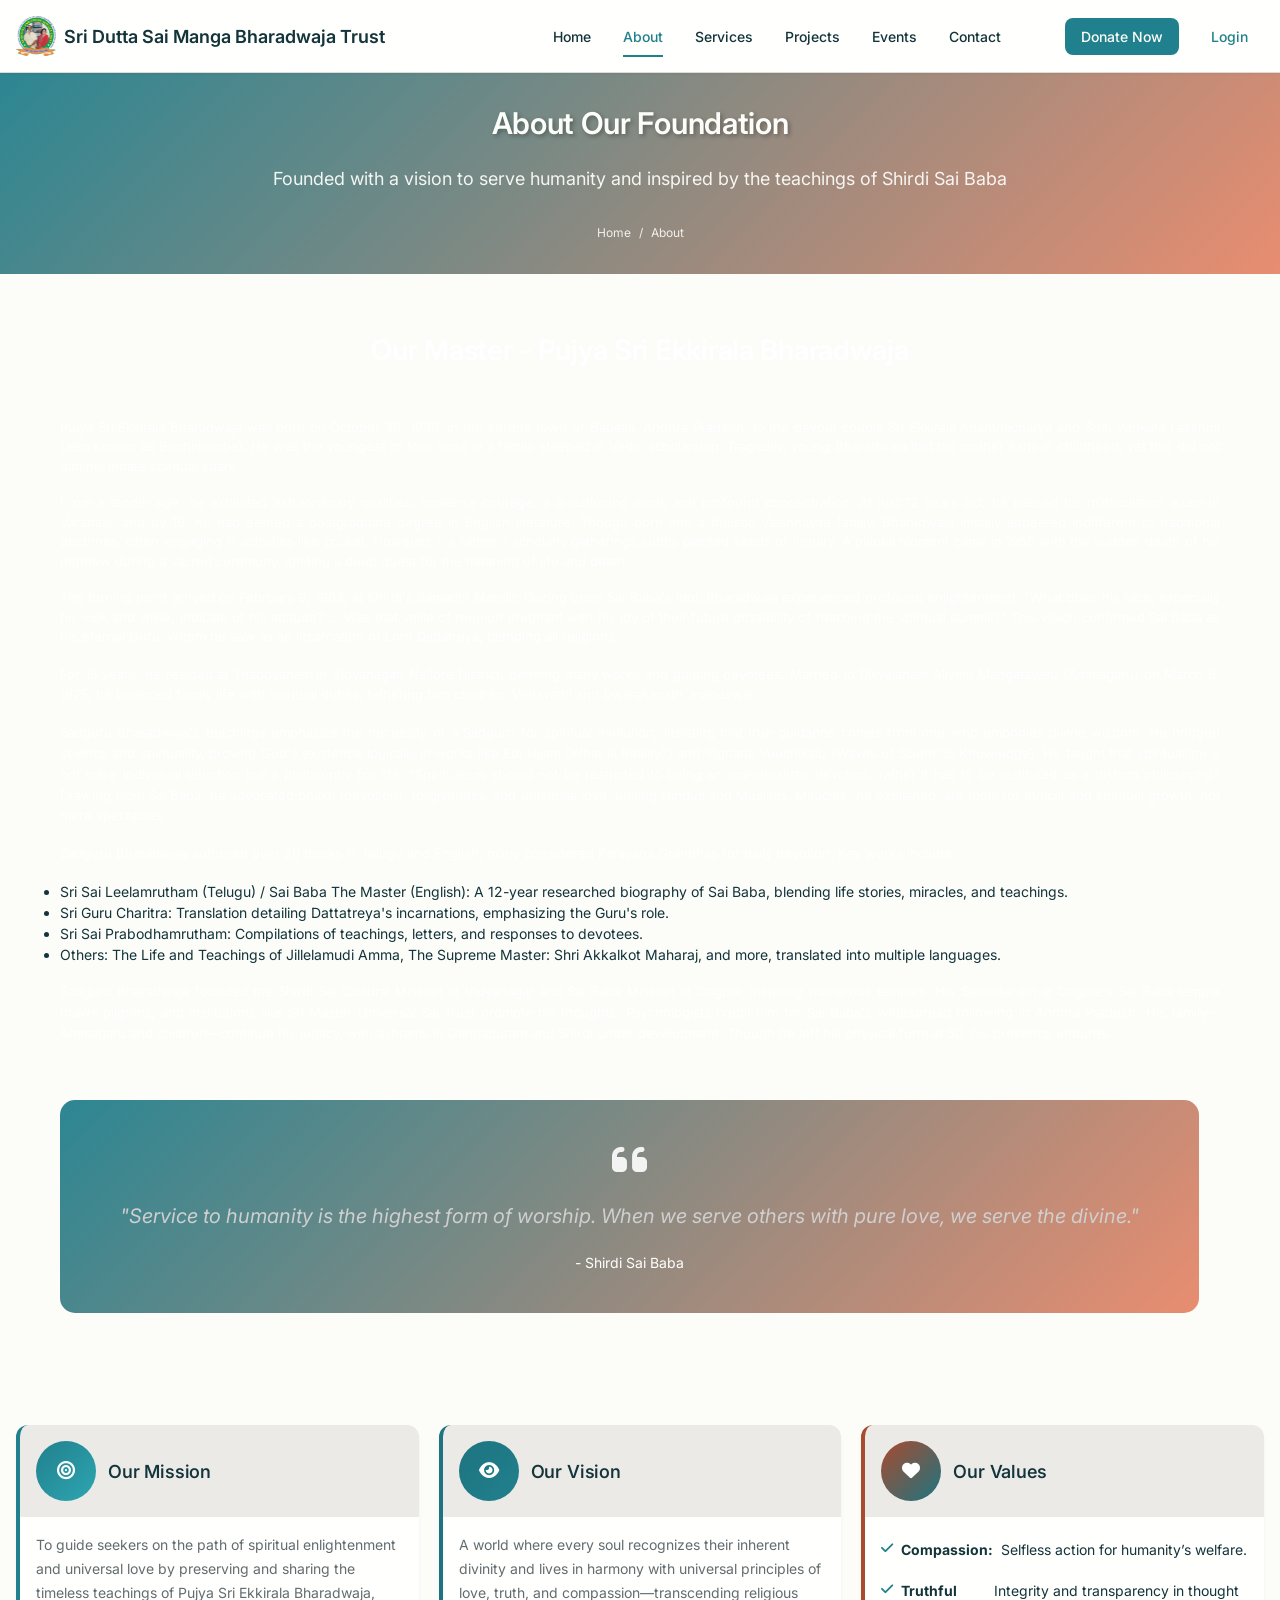
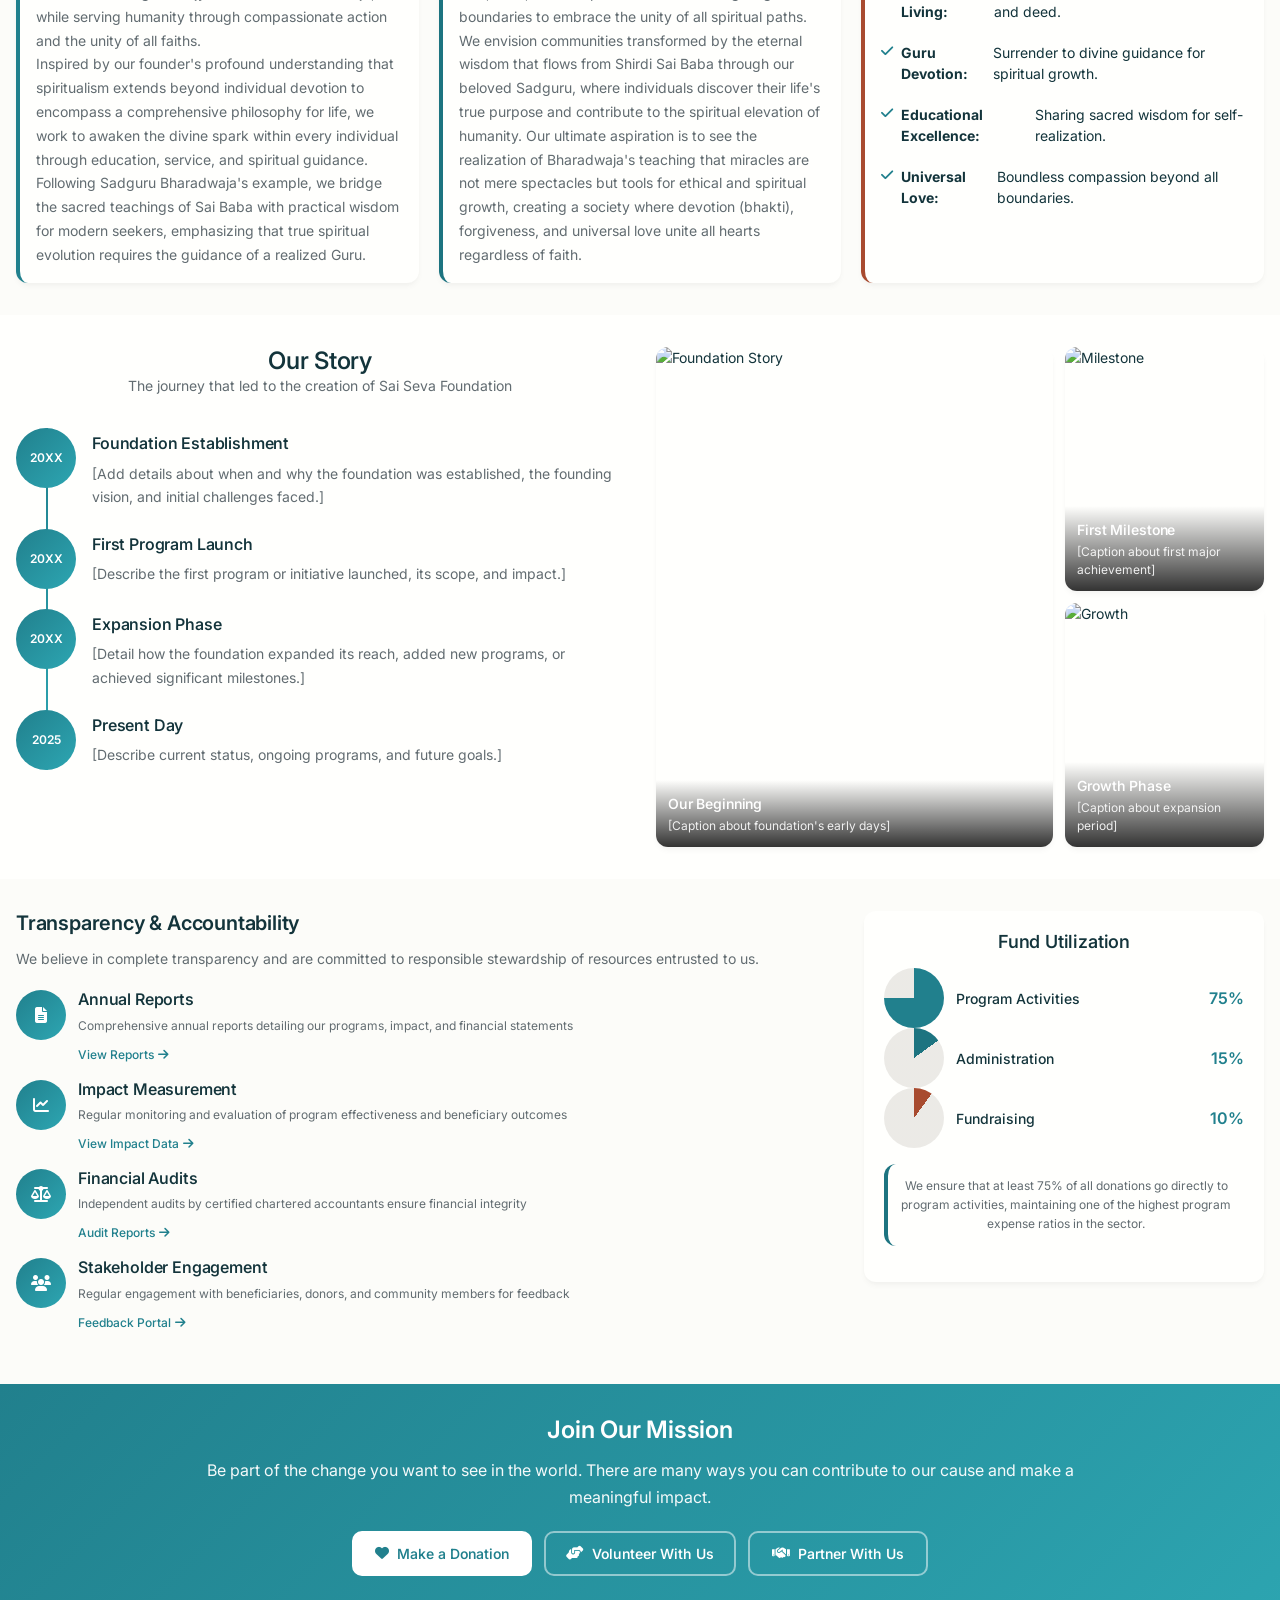
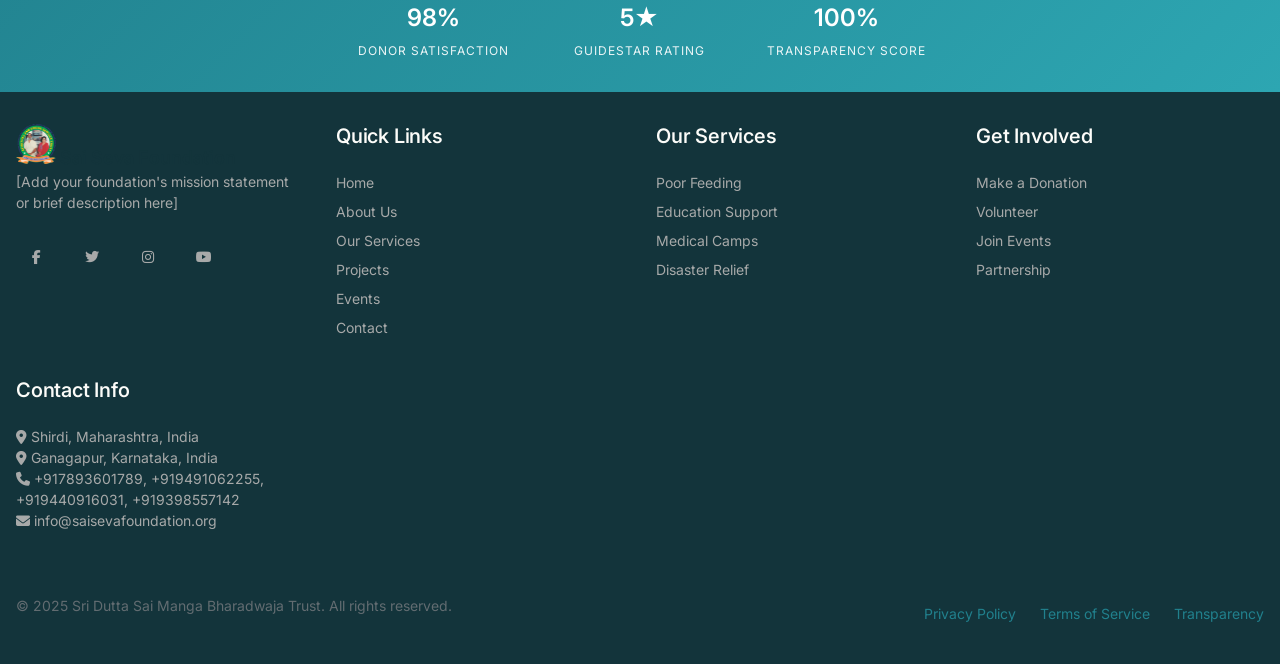
==== commit 93836ec9: "carousal trial" ====
--- a/about.html
+++ b/about.html
@@ -3,7 +3,7 @@
 <head>
     <meta charset="UTF-8">
     <meta name="viewport" content="width=device-width, initial-scale=1.0">
-    <title>About Us - Sai Seva Foundation</title>
+    <title>About Us - Sri Dutta Sai Manga Bharadwaja</title>
     <meta name="description" content="Learn about Sai Seva Foundation's mission, vision, and impact in serving communities across India through compassionate action.">
     <link rel="stylesheet" href="css/common.css">
     <link rel="stylesheet" href="css/about.css">
@@ -19,8 +19,8 @@
         <nav class="navbar">
             <div class="nav-container">
                 <div class="nav-logo">
-                    <img src="images/logo-placeholder.svg" alt="Sai Seva Foundation" class="logo-img">
-                    <span class="logo-text">Sai Seva Foundation</span>
+                    <img src="images/LogoNGO.png" alt="Sai Seva Foundation" class="logo-img">
+                    <span class="logo-text">Sri Dutta Sai Manga Bharadwaja Trust</span>
                 </div>
                 
                 <div class="nav-menu">
@@ -50,7 +50,7 @@
         <div class="container">
             <div class="page-header-content">
                 <h1>About Our Foundation</h1>
-                <p>Dedicated to serving humanity with compassion, integrity, and sustainable impact</p>
+                <p>Founded with a vision to serve humanity and inspired by the teachings of Shirdi Sai Baba</p>
                 <nav class="breadcrumb">
                     <a href="index.html">Home</a>
                     <span>/</span>
@@ -60,6 +60,74 @@
         </div>
     </section>
 
+    <!-- Our Story Section -->
+<section style="padding: 60px 0; background: 000000;">
+    <div style="max-width: 1200px; margin: 0 auto; padding: 0 20px;">
+        <!-- Section Header -->
+        <div style="text-align: center; margin-bottom: 50px;">
+            <h2 style="font-size: 28px; color: #fff; margin-bottom: 15px; font-weight: 600;">Our Master - Pujya Sri Ekkirala Bharadwaja</h2>
+        </div>
+        
+        <!-- Story Content -->
+        <div style="display: flex; align-items: center; gap: 40px; flex-wrap: wrap;">
+            <!-- Text Content -->
+            <div style="flex: 1; min-width: 300px;">
+                <p style="font-size: 13px; text-align: justify; line-height: 1.5; color: #fff; margin-bottom: 17px;">
+                    Pujya Sri Ekkirala Bharadwaja was born on October 30, 1938, in the serene town of Bapatla, Andhra Pradesh, to the devout couple Sri Ekkirala Ananthacharya and Smt. Venkata Lakshmi (also known as Buchimamba). He was the youngest of four sons in a family steeped in Vedic scholarship. Tragically, young Bharadwaja lost his mother early in childhood, yet this did not dim his innate spiritual spark.
+                </p>
+                
+                <p style="font-size: 13px; line-height: 1.5; text-align: justify; color: #fff; margin-bottom: 17px;">
+                    From a tender age, he exhibited extraordinary qualities: immense courage, a questioning mind, and profound concentration. At just 12 years old, he passed his matriculation exam in Varanasi, and by 19, he had earned a postgraduate degree in English literature. Though born into a theistic Vaishnavite family, Bharadwaja initially appeared indifferent to traditional doctrines, often engaging in activities like cricket. However, his father's scholarly gatherings subtly planted seeds of inquiry. A pivotal moment came in 1955 with the sudden death of his nephew during a sacred ceremony, igniting a deep quest for the meaning of life and death.
+                </p>
+                
+                <p style="font-size: 13px; line-height: 1.5; text-align: justify; color: #fff; margin-bottom: 17px;">
+                    The turning point arrived on February 9, 1963, at Shirdi's Samadhi Mandir. Gazing upon Sai Baba's idol, Bharadwaja experienced profound enlightenment: "What does his face, especially his look and smile, indicate of his attitude? ... Was that smile of reunion pregnant with his joy of their future possibility of reaching the spiritual summit?" This vision confirmed Sai Baba as his eternal Guru, whom he saw as an incarnation of Lord Dattatreya, blending all religions.
+                </p>
+                
+                <p style="font-size: 13px; line-height: 1.6; text-align: justify; color: #fff; margin-bottom: 17px;">
+                    For 15 years, he resided at Thapovanam in Vidyanagar, Nellore District, penning many works and guiding devotees. Married to Divyajanani Alivelu Mangatayaru (Ammagaru) on March 6, 1975, he balanced family life with spiritual duties, fathering two children: Vedavathi and Dwarakanath Jnaneswar.
+                </p>
+                
+                <p style="font-size: 13px; line-height: 1.6; text-align: justify; color: #fff; margin-bottom: 17px;">
+                    Sadguru Bharadwaja's teachings emphasize the necessity of a Sadguru for spiritual evolution, insisting that true guidance comes from one who embodies divine wisdom. He bridged science and spirituality, proving God's existence logically in works like Edi Nijam (What is Reality?) and Vignana Veechikalu (Waves of Scientific Knowledge).
+He taught that spiritualism is not mere individual devotion but a philosophy for life: "Spiritualism should not be restricted to being an individualistic devotion, rather it has to be instituted as a distinct philosophy." Drawing from Sai Baba, he advocated bhakti (devotion), forgiveness, and universal love, uniting Hindus and Muslims. Miracles, he explained, are tools for ethical and spiritual growth, not mere spectacles.
+                </p>
+                
+                <p style="font-size: 13px; line-height: 1.6; text-align: justify; color: #fff; margin-bottom: 17px;">
+                    Sadguru Bharadwaja authored over 20 books in Telugu and English, many considered Parayana Grandhas for daily devotion. Key works include:
+<ul>
+<li>Sri Sai Leelamrutham (Telugu) / Sai Baba The Master (English): A 12-year researched biography of Sai Baba, blending life stories, miracles, and teachings.</li>
+<li>Sri Guru Charitra: Translation detailing Dattatreya's incarnations, emphasizing the Guru's role.</li>
+<li>Sri Sai Prabodhamrutham: Compilations of teachings, letters, and responses to devotees.</li>
+<li>Others: The Life and Teachings of Jillelamudi Amma, The Supreme Master: Shri Akkalkot Maharaj, and more, translated into multiple languages.</li>
+</ul>
+                </p>
+                
+                <p style="font-size: 13px; line-height: 1.6; text-align: justify; color: #fff; margin-bottom: 17px;">
+                    Sadguru Bharadwaja founded the Shirdi Sai Cultural Mission in Vidyanagar and Sai Baba Mission in Ongole, inspiring numerous temples. His Sannidanam at Ongole's Sai Baba temple draws pilgrims, and institutions like Sri Master Universal Sai Trust promote his thoughts. Psychologists credit him for Sai Baba's widespread following in Andhra Pradesh.
+His family—Ammagaru and children—continue his legacy, with ashrams in Gangapuram and Shirdi under development. Though he left his physical form at 50, his presence endures.
+                </p>
+                
+            </div>
+            
+            <!-- Image/Quote -->
+            <div style="min-width: 300px; text-align: center;">
+                <div style="background: linear-gradient(135deg,
+                            rgba(var(--color-teal-500-rgb), 0.95) 0%,
+                            rgba(var(--color-orange-400-rgb), 0.9) 100%);
+                            padding: 40px 60px; border-radius: 15px; color: white; margin-bottom: 20px;">
+                    <i class="fas fa-quote-left" style="font-size: 40px; margin-bottom: 20px; opacity: 0.9;"></i>
+                    <p style="font-size: 20px; color: #CFCFCF; font-style: italic; margin: 0; line-height: 1.6;">
+                        "Service to humanity is the highest form of worship. When we serve others with pure love, we serve the divine."
+                    </p>
+                    <div style="margin-top: 20px; font-size: 14px; opacity: 1;">- Shirdi Sai Baba</div>
+                </div>
+            </div>
+        </div>
+    </div>
+</section>
+
+
     <!-- Mission & Vision -->
     <section class="mission-vision">
         <div class="container">
@@ -72,7 +140,7 @@
                         <h2>Our Mission</h2>
                     </div>
                     <div class="card-content">
-                        <p>[Add your foundation's mission statement here - this should be a clear, concise statement about what you do and who you serve. For example: "To serve the underprivileged communities through sustainable programs in food security, education, healthcare, and disaster relief while fostering dignity, hope, and self-reliance."]</p>
+                        <p>To guide seekers on the path of spiritual enlightenment and universal love by preserving and sharing the timeless teachings of Pujya Sri Ekkirala Bharadwaja, while serving humanity through compassionate action and the unity of all faiths.<br>Inspired by our founder's profound understanding that spiritualism extends beyond individual devotion to encompass a comprehensive philosophy for life, we work to awaken the divine spark within every individual through education, service, and spiritual guidance. Following Sadguru Bharadwaja's example, we bridge the sacred teachings of Sai Baba with practical wisdom for modern seekers, emphasizing that true spiritual evolution requires the guidance of a realized Guru.</p>
                     </div>
                 </div>
 
@@ -84,7 +152,7 @@
                         <h2>Our Vision</h2>
                     </div>
                     <div class="card-content">
-                        <p>[Add your foundation's vision statement here - this should describe the future you want to create. For example: "A world where every individual has access to basic necessities of life - food, education, healthcare, and opportunities for growth - regardless of their economic or social circumstances."]</p>
+                        <p>A world where every soul recognizes their inherent divinity and lives in harmony with universal principles of love, truth, and compassion—transcending religious boundaries to embrace the unity of all spiritual paths.<br>We envision communities transformed by the eternal wisdom that flows from Shirdi Sai Baba through our beloved Sadguru, where individuals discover their life's true purpose and contribute to the spiritual elevation of humanity. Our ultimate aspiration is to see the realization of Bharadwaja's teaching that miracles are not mere spectacles but tools for ethical and spiritual growth, creating a society where devotion (bhakti), forgiveness, and universal love unite all hearts regardless of faith.</p>
                     </div>
                 </div>
 
@@ -97,11 +165,11 @@
                     </div>
                     <div class="card-content">
                         <ul class="values-list">
-                            <li><i class="fas fa-check"></i> <strong>Compassion:</strong> [Describe how compassion guides your work]</li>
-                            <li><i class="fas fa-check"></i> <strong>Transparency:</strong> [Explain your commitment to transparency]</li>
-                            <li><i class="fas fa-check"></i> <strong>Sustainability:</strong> [Detail your focus on sustainable solutions]</li>
-                            <li><i class="fas fa-check"></i> <strong>Dignity:</strong> [Describe how you preserve beneficiary dignity]</li>
-                            <li><i class="fas fa-check"></i> <strong>Inclusivity:</strong> [Explain your inclusive approach]</li>
+                            <li><i class="fas fa-check"></i> <strong>Compassion:</strong>Selfless action for humanity’s welfare.</li>
+                            <li><i class="fas fa-check"></i> <strong>Truthful Living:</strong>Integrity and transparency in thought and deed.</li>
+                            <li><i class="fas fa-check"></i> <strong>Guru Devotion:</strong>Surrender to divine guidance for spiritual growth.</li>
+                            <li><i class="fas fa-check"></i> <strong>Educational Excellence:</strong>Sharing sacred wisdom for self-realization.</li>
+                            <li><i class="fas fa-check"></i> <strong>Universal Love:</strong>Boundless compassion beyond all boundaries.</li>
                         </ul>
                     </div>
                 </div>
@@ -184,7 +252,7 @@
     </section>
 
     <!-- Leadership Team -->
-    <section class="leadership-team">
+    <!-- <section class="leadership-team">
         <div class="container">
             <div class="section-header">
                 <h2>Our Leadership Team</h2>
@@ -265,10 +333,10 @@
                 </div>
             </div>
         </div>
-    </section>
+    </section> -->
 
     <!-- Our Impact -->
-    <section class="our-impact">
+    <!-- <section class="our-impact">
         <div class="container">
             <div class="section-header">
                 <h2>Our Impact in Numbers</h2>
@@ -335,10 +403,10 @@
                 </div>
             </div>
         </div>
-    </section>
+    </section> -->
 
     <!-- Recognitions & Certifications -->
-    <section class="recognitions">
+    <!-- section class="recognitions">
         <div class="container">
             <div class="section-header">
                 <h2>Recognitions & Certifications</h2>
@@ -391,10 +459,10 @@
                 </div>
             </div>
         </div>
-    </section>
+    </section> -->
 
     <!-- Partners & Supporters -->
-    <section class="partners">
+    <!-- <section class="partners">
         <div class="container">
             <div class="section-header">
                 <h2>Our Partners & Supporters</h2>
@@ -417,7 +485,7 @@
                             <img src="images/partner-logo-3.png" alt="Partner 3" class="partner-logo">
                             <p>[Partner Name]</p>
                         </div>
-                        <!-- Add more partner logos as needed -->
+                        <!-- Add more partner logos as needed
                     </div>
                 </div>
 
@@ -428,7 +496,7 @@
                             <img src="images/govt-logo-1.png" alt="Government Agency" class="partner-logo">
                             <p>[Agency Name]</p>
                         </div>
-                        <!-- Add more government partner logos -->
+                        <!-- Add more government partner logos
                     </div>
                 </div>
 
@@ -439,12 +507,12 @@
                             <img src="images/ngo-logo-1.png" alt="NGO Partner" class="partner-logo">
                             <p>[NGO Name]</p>
                         </div>
-                        <!-- Add more NGO partner logos -->
-                    </div>
-                </div>
-            </div>
-        </div>
-    </section>
+                        <!-- Add more NGO partner logos
+                    </div>
+                </div>
+            </div>
+        </div>
+    </section> -->
 
     <!-- Transparency & Accountability -->
     <section class="transparency">
@@ -585,16 +653,16 @@
             <div class="footer-content">
                 <div class="footer-section">
                     <div class="footer-logo">
-                        <img src="images/logo-placeholder.svg" alt="Sai Seva Foundation" class="logo-img">
+                        <img src="images/LogoNGO.png" alt="Sai Seva Foundation" class="logo-img">
                         <span class="logo-text">Sai Seva Foundation</span>
                     </div>
                     <p class="footer-description">
                         [Add your foundation's mission statement or brief description here]
                     </p>
                     <div class="social-links">
-                        <a href="#" class="social-link"><i class="fab fa-facebook-f"></i></a>
+                        <a href="https://www.facebook.com/profile.php?id=61580505505543" class="social-link"><i class="fab fa-facebook-f"></i></a>
                         <a href="#" class="social-link"><i class="fab fa-twitter"></i></a>
-                        <a href="#" class="social-link"><i class="fab fa-instagram"></i></a>
+                        <a href="https://www.instagram.com/sri_dutta_sai_manga_bharadwaja/" class="social-link"><i class="fab fa-instagram"></i></a>
                         <a href="#" class="social-link"><i class="fab fa-youtube"></i></a>
                     </div>
                 </div>
@@ -636,11 +704,15 @@
                     <div class="contact-info">
                         <div class="contact-item">
                             <i class="fas fa-map-marker-alt"></i>
-                            <span>[Your Address], Shirdi, Maharashtra, India</span>
+                            <span>Shirdi, Maharashtra, India</span><br>
+                            <i class="fas fa-map-marker-alt"></i>
+                            <span>Ganagapur, Karnataka, India</span>
+                            
                         </div>
                         <div class="contact-item">
                             <i class="fas fa-phone"></i>
-                            <span>+91 [Your Phone Number]</span>
+                            <span>+917893601789, +919491062255,</span><br>
+                            <span>+919440916031, +919398557142</span>
                         </div>
                         <div class="contact-item">
                             <i class="fas fa-envelope"></i>
@@ -652,7 +724,7 @@
 
             <div class="footer-bottom">
                 <div class="footer-bottom-content">
-                    <p>&copy; 2025 Sai Seva Foundation. All rights reserved.</p>
+                    <p>&copy; 2025 Sri Dutta Sai Manga Bharadwaja Trust. All rights reserved.</p>
                     <div class="footer-bottom-links">
                         <a href="#privacy">Privacy Policy</a>
                         <a href="#terms">Terms of Service</a>
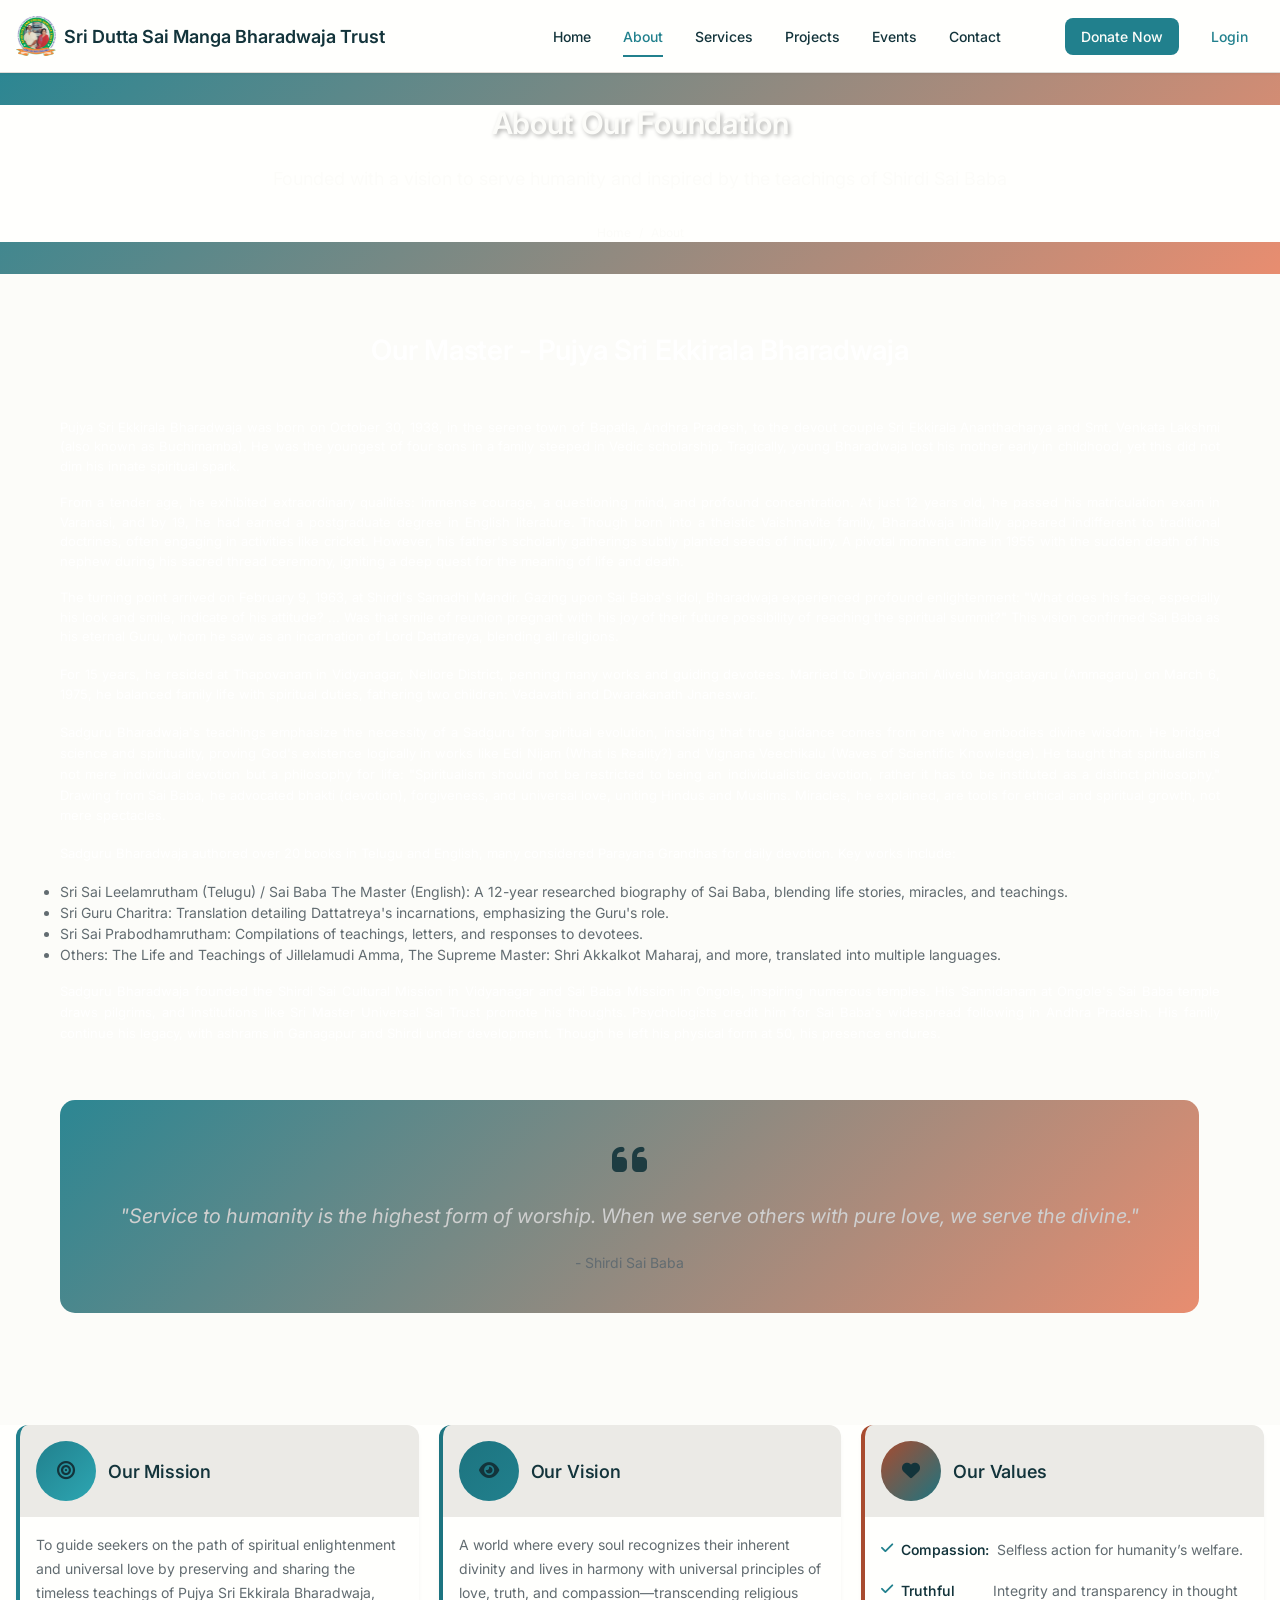
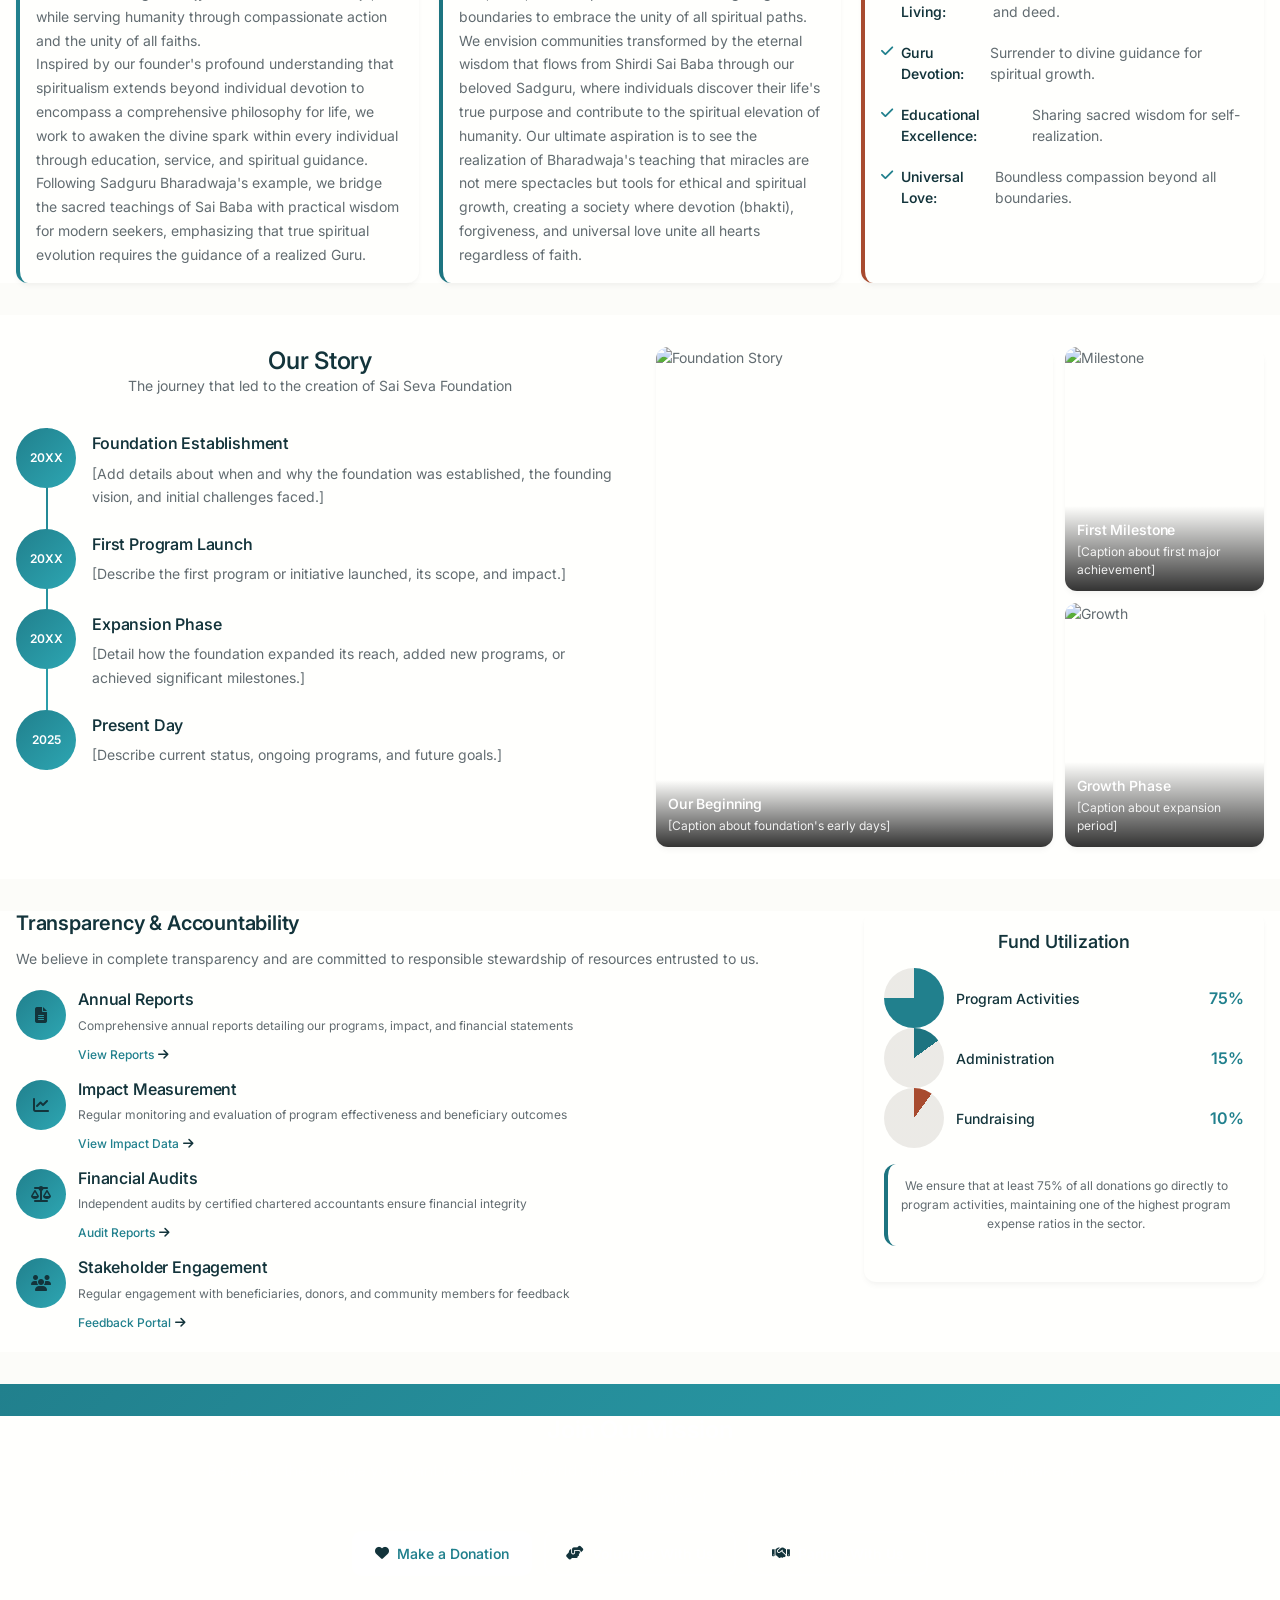
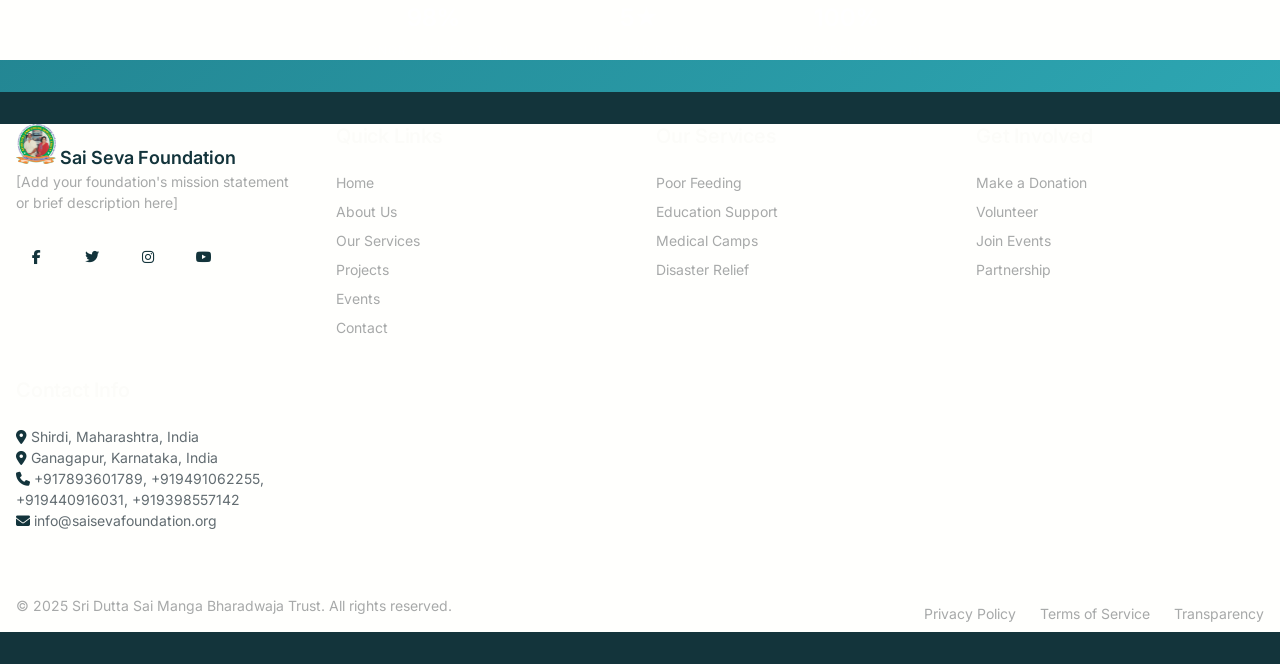
==== commit a869df3c: "V1.1" ====
--- a/about.html
+++ b/about.html
@@ -5,6 +5,7 @@
     <meta name="viewport" content="width=device-width, initial-scale=1.0">
     <title>About Us - Sri Dutta Sai Manga Bharadwaja</title>
     <meta name="description" content="Learn about Sai Seva Foundation's mission, vision, and impact in serving communities across India through compassionate action.">
+    <link rel="stylesheet" href="css/quick-light-mode-fix.css">
     <link rel="stylesheet" href="css/common.css">
     <link rel="stylesheet" href="css/about.css">
     <link rel="preconnect" href="https://fonts.googleapis.com">
@@ -77,7 +78,7 @@
                 </p>
                 
                 <p style="font-size: 13px; line-height: 1.5; text-align: justify; color: #fff; margin-bottom: 17px;">
-                    From a tender age, he exhibited extraordinary qualities: immense courage, a questioning mind, and profound concentration. At just 12 years old, he passed his matriculation exam in Varanasi, and by 19, he had earned a postgraduate degree in English literature. Though born into a theistic Vaishnavite family, Bharadwaja initially appeared indifferent to traditional doctrines, often engaging in activities like cricket. However, his father's scholarly gatherings subtly planted seeds of inquiry. A pivotal moment came in 1955 with the sudden death of his nephew during a sacred ceremony, igniting a deep quest for the meaning of life and death.
+                    From a tender age, he exhibited extraordinary qualities: immense courage, a questioning mind, and profound concentration. At just 12 years old, he passed his matriculation exam in Varanasi, and by 19, he had earned a postgraduate degree in English literature. Though born into a theistic Vaishnavite family, Bharadwaja initially appeared indifferent to traditional doctrines, often engaging in activities like cricket. However, his father's scholarly gatherings subtly planted seeds of inquiry. A pivotal moment came in 1955 with the sudden death of his nephew during his sacred thread ceremony, igniting a deep quest for the meaning of life and death.
                 </p>
                 
                 <p style="font-size: 13px; line-height: 1.5; text-align: justify; color: #fff; margin-bottom: 17px;">
@@ -105,7 +106,7 @@
                 
                 <p style="font-size: 13px; line-height: 1.6; text-align: justify; color: #fff; margin-bottom: 17px;">
                     Sadguru Bharadwaja founded the Shirdi Sai Cultural Mission in Vidyanagar and Sai Baba Mission in Ongole, inspiring numerous temples. His Sannidanam at Ongole's Sai Baba temple draws pilgrims, and institutions like Sri Master Universal Sai Trust promote his thoughts. Psychologists credit him for Sai Baba's widespread following in Andhra Pradesh.
-His family—Ammagaru and children—continue his legacy, with ashrams in Gangapuram and Shirdi under development. Though he left his physical form at 50, his presence endures.
+His family continue his legacy, with ashrams in Ganagapur and Shirdi under development. Though he left his physical form at 50, his presence endures.
                 </p>
                 
             </div>
--- a/css/quick-light-mode-fix.css
+++ b/css/quick-light-mode-fix.css
@@ -0,0 +1,1351 @@
+:root {
+  /* Primitive Color Tokens */
+  --color-white: rgba(255, 255, 255, 1);
+  --color-black: rgba(0, 0, 0, 1);
+  --color-cream-50: rgba(252, 252, 249, 1);
+  --color-cream-100: rgba(255, 255, 253, 1);
+  --color-gray-200: rgba(245, 245, 245, 1);
+  --color-gray-300: rgba(167, 169, 169, 1);
+  --color-gray-400: rgba(119, 124, 124, 1);
+  --color-slate-500: rgba(98, 108, 113, 1);
+  --color-brown-600: rgba(94, 82, 64, 1);
+  --color-charcoal-700: rgba(31, 33, 33, 1);
+  --color-charcoal-800: rgba(38, 40, 40, 1);
+  --color-slate-900: rgba(19, 52, 59, 1);
+  --color-teal-300: rgba(50, 184, 198, 1);
+  --color-teal-400: rgba(45, 166, 178, 1);
+  --color-teal-500: rgba(33, 128, 141, 1);
+  --color-teal-600: rgba(29, 116, 128, 1);
+  --color-teal-700: rgba(26, 104, 115, 1);
+  --color-teal-800: rgba(41, 150, 161, 1);
+  --color-red-400: rgba(255, 84, 89, 1);
+  --color-red-500: rgba(192, 21, 47, 1);
+  --color-orange-400: rgba(230, 129, 97, 1);
+  --color-orange-500: rgba(168, 75, 47, 1);
+
+  /* RGB versions for opacity control */
+  --color-brown-600-rgb: 94, 82, 64;
+  --color-teal-500-rgb: 33, 128, 141;
+  --color-slate-900-rgb: 19, 52, 59;
+  --color-slate-500-rgb: 98, 108, 113;
+  --color-red-500-rgb: 192, 21, 47;
+  --color-red-400-rgb: 255, 84, 89;
+  --color-orange-500-rgb: 168, 75, 47;
+  --color-orange-400-rgb: 230, 129, 97;
+
+  /* Background color tokens (Light Mode) */
+  --color-bg-1: rgba(59, 130, 246, 0.08); /* Light blue */
+  --color-bg-2: rgba(245, 158, 11, 0.08); /* Light yellow */
+  --color-bg-3: rgba(34, 197, 94, 0.08); /* Light green */
+  --color-bg-4: rgba(239, 68, 68, 0.08); /* Light red */
+  --color-bg-5: rgba(147, 51, 234, 0.08); /* Light purple */
+  --color-bg-6: rgba(249, 115, 22, 0.08); /* Light orange */
+  --color-bg-7: rgba(236, 72, 153, 0.08); /* Light pink */
+  --color-bg-8: rgba(6, 182, 212, 0.08); /* Light cyan */
+
+  /* Semantic Color Tokens (Light Mode) */
+  --color-background: var(--color-cream-50);
+  --color-surface: var(--color-cream-100);
+  --color-text: var(--color-slate-900);
+  --color-text-secondary: var(--color-slate-500);
+  --color-primary: var(--color-teal-500);
+  --color-primary-hover: var(--color-teal-600);
+  --color-primary-active: var(--color-teal-700);
+  --color-secondary: rgba(var(--color-brown-600-rgb), 0.12);
+  --color-secondary-hover: rgba(var(--color-brown-600-rgb), 0.2);
+  --color-secondary-active: rgba(var(--color-brown-600-rgb), 0.25);
+  --color-border: rgba(var(--color-brown-600-rgb), 0.2);
+  --color-btn-primary-text: var(--color-cream-50);
+  --color-card-border: rgba(var(--color-brown-600-rgb), 0.12);
+  --color-card-border-inner: rgba(var(--color-brown-600-rgb), 0.12);
+  --color-error: var(--color-red-500);
+  --color-success: var(--color-teal-500);
+  --color-warning: var(--color-orange-500);
+  --color-info: var(--color-slate-500);
+  --color-focus-ring: rgba(var(--color-teal-500-rgb), 0.4);
+  --color-select-caret: rgba(var(--color-slate-900-rgb), 0.8);
+
+  /* Common style patterns */
+  --focus-ring: 0 0 0 3px var(--color-focus-ring);
+  --focus-outline: 2px solid var(--color-primary);
+  --status-bg-opacity: 0.15;
+  --status-border-opacity: 0.25;
+  --select-caret-light: url("data:image/svg+xml,%3Csvg xmlns='http://www.w3.org/2000/svg' width='16' height='16' viewBox='0 0 24 24' fill='none' stroke='%23134252' stroke-width='2' stroke-linecap='round' stroke-linejoin='round'%3E%3Cpolyline points='6 9 12 15 18 9'%3E%3C/polyline%3E%3C/svg%3E");
+  --select-caret-dark: url("data:image/svg+xml,%3Csvg xmlns='http://www.w3.org/2000/svg' width='16' height='16' viewBox='0 0 24 24' fill='none' stroke='%23f5f5f5' stroke-width='2' stroke-linecap='round' stroke-linejoin='round'%3E%3Cpolyline points='6 9 12 15 18 9'%3E%3C/polyline%3E%3C/svg%3E");
+
+  /* RGB versions for opacity control */
+  --color-success-rgb: 33, 128, 141;
+  --color-error-rgb: 192, 21, 47;
+  --color-warning-rgb: 168, 75, 47;
+  --color-info-rgb: 98, 108, 113;
+
+  /* Typography */
+  --font-family-base: "FKGroteskNeue", "Geist", "Inter", -apple-system,
+    BlinkMacSystemFont, "Segoe UI", Roboto, sans-serif;
+  --font-family-mono: "Berkeley Mono", ui-monospace, SFMono-Regular, Menlo,
+    Monaco, Consolas, monospace;
+  --font-size-xs: 11px;
+  --font-size-sm: 12px;
+  --font-size-base: 14px;
+  --font-size-md: 14px;
+  --font-size-lg: 16px;
+  --font-size-xl: 18px;
+  --font-size-2xl: 20px;
+  --font-size-3xl: 24px;
+  --font-size-4xl: 30px;
+  --font-weight-normal: 400;
+  --font-weight-medium: 500;
+  --font-weight-semibold: 550;
+  --font-weight-bold: 600;
+  --line-height-tight: 1.2;
+  --line-height-normal: 1.5;
+  --letter-spacing-tight: -0.01em;
+
+  /* Spacing */
+  --space-0: 0;
+  --space-1: 1px;
+  --space-2: 2px;
+  --space-4: 4px;
+  --space-6: 6px;
+  --space-8: 8px;
+  --space-10: 10px;
+  --space-12: 12px;
+  --space-16: 16px;
+  --space-20: 20px;
+  --space-24: 24px;
+  --space-32: 32px;
+
+  /* Border Radius */
+  --radius-sm: 6px;
+  --radius-base: 8px;
+  --radius-md: 10px;
+  --radius-lg: 12px;
+  --radius-full: 9999px;
+
+  /* Shadows */
+  --shadow-xs: 0 1px 2px rgba(0, 0, 0, 0.02);
+  --shadow-sm: 0 1px 3px rgba(0, 0, 0, 0.04), 0 1px 2px rgba(0, 0, 0, 0.02);
+  --shadow-md: 0 4px 6px -1px rgba(0, 0, 0, 0.04),
+    0 2px 4px -1px rgba(0, 0, 0, 0.02);
+  --shadow-lg: 0 10px 15px -3px rgba(0, 0, 0, 0.04),
+    0 4px 6px -2px rgba(0, 0, 0, 0.02);
+  --shadow-inset-sm: inset 0 1px 0 rgba(255, 255, 255, 0.15),
+    inset 0 -1px 0 rgba(0, 0, 0, 0.03);
+
+  /* Animation */
+  --duration-fast: 150ms;
+  --duration-normal: 250ms;
+  --ease-standard: cubic-bezier(0.16, 1, 0.3, 1);
+
+  /* Layout */
+  --container-sm: 640px;
+  --container-md: 768px;
+  --container-lg: 1024px;
+  --container-xl: 1280px;
+}
+
+/* Dark mode colors */
+@media (prefers-color-scheme: dark) {
+  :root {
+    /* RGB versions for opacity control (Dark Mode) */
+    --color-gray-400-rgb: 119, 124, 124;
+    --color-teal-300-rgb: 50, 184, 198;
+    --color-gray-300-rgb: 167, 169, 169;
+    --color-gray-200-rgb: 245, 245, 245;
+
+    /* Background color tokens (Dark Mode) */
+    --color-bg-1: rgba(29, 78, 216, 0.15); /* Dark blue */
+    --color-bg-2: rgba(180, 83, 9, 0.15); /* Dark yellow */
+    --color-bg-3: rgba(21, 128, 61, 0.15); /* Dark green */
+    --color-bg-4: rgba(185, 28, 28, 0.15); /* Dark red */
+    --color-bg-5: rgba(107, 33, 168, 0.15); /* Dark purple */
+    --color-bg-6: rgba(194, 65, 12, 0.15); /* Dark orange */
+    --color-bg-7: rgba(190, 24, 93, 0.15); /* Dark pink */
+    --color-bg-8: rgba(8, 145, 178, 0.15); /* Dark cyan */
+
+    /* Semantic Color Tokens (Dark Mode) */
+    --color-background: var(--color-charcoal-700);
+    --color-surface: var(--color-charcoal-800);
+    --color-text: var(--color-gray-200);
+    --color-text-secondary: rgba(var(--color-gray-300-rgb), 0.7);
+    --color-primary: var(--color-teal-300);
+    --color-primary-hover: var(--color-teal-400);
+    --color-primary-active: var(--color-teal-800);
+    --color-secondary: rgba(var(--color-gray-400-rgb), 0.15);
+    --color-secondary-hover: rgba(var(--color-gray-400-rgb), 0.25);
+    --color-secondary-active: rgba(var(--color-gray-400-rgb), 0.3);
+    --color-border: rgba(var(--color-gray-400-rgb), 0.3);
+    --color-error: var(--color-red-400);
+    --color-success: var(--color-teal-300);
+    --color-warning: var(--color-orange-400);
+    --color-info: var(--color-gray-300);
+    --color-focus-ring: rgba(var(--color-teal-300-rgb), 0.4);
+    --color-btn-primary-text: var(--color-slate-900);
+    --color-card-border: rgba(var(--color-gray-400-rgb), 0.2);
+    --color-card-border-inner: rgba(var(--color-gray-400-rgb), 0.15);
+    --shadow-inset-sm: inset 0 1px 0 rgba(255, 255, 255, 0.1),
+      inset 0 -1px 0 rgba(0, 0, 0, 0.15);
+    --button-border-secondary: rgba(var(--color-gray-400-rgb), 0.2);
+    --color-border-secondary: rgba(var(--color-gray-400-rgb), 0.2);
+    --color-select-caret: rgba(var(--color-gray-200-rgb), 0.8);
+
+    /* Common style patterns - updated for dark mode */
+    --focus-ring: 0 0 0 3px var(--color-focus-ring);
+    --focus-outline: 2px solid var(--color-primary);
+    --status-bg-opacity: 0.15;
+    --status-border-opacity: 0.25;
+    --select-caret-light: url("data:image/svg+xml,%3Csvg xmlns='http://www.w3.org/2000/svg' width='16' height='16' viewBox='0 0 24 24' fill='none' stroke='%23134252' stroke-width='2' stroke-linecap='round' stroke-linejoin='round'%3E%3Cpolyline points='6 9 12 15 18 9'%3E%3C/polyline%3E%3C/svg%3E");
+    --select-caret-dark: url("data:image/svg+xml,%3Csvg xmlns='http://www.w3.org/2000/svg' width='16' height='16' viewBox='0 0 24 24' fill='none' stroke='%23f5f5f5' stroke-width='2' stroke-linecap='round' stroke-linejoin='round'%3E%3Cpolyline points='6 9 12 15 18 9'%3E%3C/polyline%3E%3C/svg%3E");
+
+    /* RGB versions for dark mode */
+    --color-success-rgb: var(--color-teal-300-rgb);
+    --color-error-rgb: var(--color-red-400-rgb);
+    --color-warning-rgb: var(--color-orange-400-rgb);
+    --color-info-rgb: var(--color-gray-300-rgb);
+  }
+}
+
+/* Data attribute for manual theme switching */
+[data-color-scheme="dark"] {
+  /* RGB versions for opacity control (dark mode) */
+  --color-gray-400-rgb: 119, 124, 124;
+  --color-teal-300-rgb: 50, 184, 198;
+  --color-gray-300-rgb: 167, 169, 169;
+  --color-gray-200-rgb: 245, 245, 245;
+
+  /* Colorful background palette - Dark Mode */
+  --color-bg-1: rgba(29, 78, 216, 0.15); /* Dark blue */
+  --color-bg-2: rgba(180, 83, 9, 0.15); /* Dark yellow */
+  --color-bg-3: rgba(21, 128, 61, 0.15); /* Dark green */
+  --color-bg-4: rgba(185, 28, 28, 0.15); /* Dark red */
+  --color-bg-5: rgba(107, 33, 168, 0.15); /* Dark purple */
+  --color-bg-6: rgba(194, 65, 12, 0.15); /* Dark orange */
+  --color-bg-7: rgba(190, 24, 93, 0.15); /* Dark pink */
+  --color-bg-8: rgba(8, 145, 178, 0.15); /* Dark cyan */
+
+  /* Semantic Color Tokens (Dark Mode) */
+  --color-background: var(--color-charcoal-700);
+  --color-surface: var(--color-charcoal-800);
+  --color-text: var(--color-gray-200);
+  --color-text-secondary: rgba(var(--color-gray-300-rgb), 0.7);
+  --color-primary: var(--color-teal-300);
+  --color-primary-hover: var(--color-teal-400);
+  --color-primary-active: var(--color-teal-800);
+  --color-secondary: rgba(var(--color-gray-400-rgb), 0.15);
+  --color-secondary-hover: rgba(var(--color-gray-400-rgb), 0.25);
+  --color-secondary-active: rgba(var(--color-gray-400-rgb), 0.3);
+  --color-border: rgba(var(--color-gray-400-rgb), 0.3);
+  --color-error: var(--color-red-400);
+  --color-success: var(--color-teal-300);
+  --color-warning: var(--color-orange-400);
+  --color-info: var(--color-gray-300);
+  --color-focus-ring: rgba(var(--color-teal-300-rgb), 0.4);
+  --color-btn-primary-text: var(--color-slate-900);
+  --color-card-border: rgba(var(--color-gray-400-rgb), 0.15);
+  --color-card-border-inner: rgba(var(--color-gray-400-rgb), 0.15);
+  --shadow-inset-sm: inset 0 1px 0 rgba(255, 255, 255, 0.1),
+    inset 0 -1px 0 rgba(0, 0, 0, 0.15);
+  --color-border-secondary: rgba(var(--color-gray-400-rgb), 0.2);
+  --color-select-caret: rgba(var(--color-gray-200-rgb), 0.8);
+
+  /* Common style patterns - updated for dark mode */
+  --focus-ring: 0 0 0 3px var(--color-focus-ring);
+  --focus-outline: 2px solid var(--color-primary);
+  --status-bg-opacity: 0.15;
+  --status-border-opacity: 0.25;
+  --select-caret-light: url("data:image/svg+xml,%3Csvg xmlns='http://www.w3.org/2000/svg' width='16' height='16' viewBox='0 0 24 24' fill='none' stroke='%23134252' stroke-width='2' stroke-linecap='round' stroke-linejoin='round'%3E%3Cpolyline points='6 9 12 15 18 9'%3E%3C/polyline%3E%3C/svg%3E");
+  --select-caret-dark: url("data:image/svg+xml,%3Csvg xmlns='http://www.w3.org/2000/svg' width='16' height='16' viewBox='0 0 24 24' fill='none' stroke='%23f5f5f5' stroke-width='2' stroke-linecap='round' stroke-linejoin='round'%3E%3Cpolyline points='6 9 12 15 18 9'%3E%3C/polyline%3E%3C/svg%3E");
+
+  /* RGB versions for dark mode */
+  --color-success-rgb: var(--color-teal-300-rgb);
+  --color-error-rgb: var(--color-red-400-rgb);
+  --color-warning-rgb: var(--color-orange-400-rgb);
+  --color-info-rgb: var(--color-gray-300-rgb);
+}
+
+[data-color-scheme="light"] {
+  /* RGB versions for opacity control (light mode) */
+  --color-brown-600-rgb: 94, 82, 64;
+  --color-teal-500-rgb: 33, 128, 141;
+  --color-slate-900-rgb: 19, 52, 59;
+
+  /* Semantic Color Tokens (Light Mode) */
+  --color-background: var(--color-cream-50);
+  --color-surface: var(--color-cream-100);
+  --color-text: var(--color-slate-900);
+  --color-text-secondary: var(--color-slate-500);
+  --color-primary: var(--color-teal-500);
+  --color-primary-hover: var(--color-teal-600);
+  --color-primary-active: var(--color-teal-700);
+  --color-secondary: rgba(var(--color-brown-600-rgb), 0.12);
+  --color-secondary-hover: rgba(var(--color-brown-600-rgb), 0.2);
+  --color-secondary-active: rgba(var(--color-brown-600-rgb), 0.25);
+  --color-border: rgba(var(--color-brown-600-rgb), 0.2);
+  --color-btn-primary-text: var(--color-cream-50);
+  --color-card-border: rgba(var(--color-brown-600-rgb), 0.12);
+  --color-card-border-inner: rgba(var(--color-brown-600-rgb), 0.12);
+  --color-error: var(--color-red-500);
+  --color-success: var(--color-teal-500);
+  --color-warning: var(--color-orange-500);
+  --color-info: var(--color-slate-500);
+  --color-focus-ring: rgba(var(--color-teal-500-rgb), 0.4);
+
+  /* RGB versions for light mode */
+  --color-success-rgb: var(--color-teal-500-rgb);
+  --color-error-rgb: var(--color-red-500-rgb);
+  --color-warning-rgb: var(--color-orange-500-rgb);
+  --color-info-rgb: var(--color-slate-500-rgb);
+}
+
+/* Base styles */
+html {
+  font-size: var(--font-size-base);
+  font-family: var(--font-family-base);
+  line-height: var(--line-height-normal);
+  color: var(--color-text);
+  background-color: var(--color-background);
+  -webkit-font-smoothing: antialiased;
+  box-sizing: border-box;
+}
+
+body {
+  margin: 0;
+  padding: 0;
+}
+
+*,
+*::before,
+*::after {
+  box-sizing: inherit;
+}
+
+/* Typography */
+h1,
+h2,
+h3,
+h4,
+h5,
+h6 {
+  margin: 0;
+  font-weight: var(--font-weight-semibold);
+  line-height: var(--line-height-tight);
+  color: var(--color-text);
+  letter-spacing: var(--letter-spacing-tight);
+}
+
+h1 {
+  font-size: var(--font-size-4xl);
+}
+h2 {
+  font-size: var(--font-size-3xl);
+}
+h3 {
+  font-size: var(--font-size-2xl);
+}
+h4 {
+  font-size: var(--font-size-xl);
+}
+h5 {
+  font-size: var(--font-size-lg);
+}
+h6 {
+  font-size: var(--font-size-md);
+}
+
+p {
+  margin: 0 0 var(--space-16) 0;
+}
+
+a {
+  color: var(--color-primary);
+  text-decoration: none;
+  transition: color var(--duration-fast) var(--ease-standard);
+}
+
+a:hover {
+  color: var(--color-primary-hover);
+}
+
+code,
+pre {
+  font-family: var(--font-family-mono);
+  font-size: calc(var(--font-size-base) * 0.95);
+  background-color: var(--color-secondary);
+  border-radius: var(--radius-sm);
+}
+
+code {
+  padding: var(--space-1) var(--space-4);
+}
+
+pre {
+  padding: var(--space-16);
+  margin: var(--space-16) 0;
+  overflow: auto;
+  border: 1px solid var(--color-border);
+}
+
+pre code {
+  background: none;
+  padding: 0;
+}
+
+/* Buttons */
+.btn {
+  display: inline-flex;
+  align-items: center;
+  justify-content: center;
+  padding: var(--space-8) var(--space-16);
+  border-radius: var(--radius-base);
+  font-size: var(--font-size-base);
+  font-weight: 500;
+  line-height: 1.5;
+  cursor: pointer;
+  transition: all var(--duration-normal) var(--ease-standard);
+  border: none;
+  text-decoration: none;
+  position: relative;
+}
+
+.btn:focus-visible {
+  outline: none;
+  box-shadow: var(--focus-ring);
+}
+
+.btn--primary {
+  background: var(--color-primary);
+  color: var(--color-btn-primary-text);
+}
+
+.btn--primary:hover {
+  background: var(--color-primary-hover);
+}
+
+.btn--primary:active {
+  background: var(--color-primary-active);
+}
+
+.btn--secondary {
+  background: var(--color-secondary);
+  color: var(--color-text);
+}
+
+.btn--secondary:hover {
+  background: var(--color-secondary-hover);
+}
+
+.btn--secondary:active {
+  background: var(--color-secondary-active);
+}
+
+.btn--outline {
+  background: transparent;
+  border: 1px solid var(--color-border);
+  color: var(--color-text);
+}
+
+.btn--outline:hover {
+  background: var(--color-secondary);
+}
+
+.btn--sm {
+  padding: var(--space-4) var(--space-12);
+  font-size: var(--font-size-sm);
+  border-radius: var(--radius-sm);
+}
+
+.btn--lg {
+  padding: var(--space-10) var(--space-20);
+  font-size: var(--font-size-lg);
+  border-radius: var(--radius-md);
+}
+
+.btn--full-width {
+  width: 100%;
+}
+
+.btn:disabled {
+  opacity: 0.5;
+  cursor: not-allowed;
+}
+
+/* Form elements */
+.form-control {
+  display: block;
+  width: 100%;
+  padding: var(--space-8) var(--space-12);
+  font-size: var(--font-size-md);
+  line-height: 1.5;
+  color: var(--color-text);
+  background-color: var(--color-surface);
+  border: 1px solid var(--color-border);
+  border-radius: var(--radius-base);
+  transition: border-color var(--duration-fast) var(--ease-standard),
+    box-shadow var(--duration-fast) var(--ease-standard);
+}
+
+textarea.form-control {
+  font-family: var(--font-family-base);
+  font-size: var(--font-size-base);
+}
+
+select.form-control {
+  padding: var(--space-8) var(--space-12);
+  -webkit-appearance: none;
+  -moz-appearance: none;
+  appearance: none;
+  background-image: var(--select-caret-light);
+  background-repeat: no-repeat;
+  background-position: right var(--space-12) center;
+  background-size: 16px;
+  padding-right: var(--space-32);
+}
+
+/* Add a dark mode specific caret */
+@media (prefers-color-scheme: dark) {
+  select.form-control {
+    background-image: var(--select-caret-dark);
+  }
+}
+
+/* Also handle data-color-scheme */
+[data-color-scheme="dark"] select.form-control {
+  background-image: var(--select-caret-dark);
+}
+
+[data-color-scheme="light"] select.form-control {
+  background-image: var(--select-caret-light);
+}
+
+.form-control:focus {
+  border-color: var(--color-primary);
+  outline: var(--focus-outline);
+}
+
+.form-label {
+  display: block;
+  margin-bottom: var(--space-8);
+  font-weight: var(--font-weight-medium);
+  font-size: var(--font-size-sm);
+}
+
+.form-group {
+  margin-bottom: var(--space-16);
+}
+
+/* Card component */
+.card {
+  background-color: var(--color-surface);
+  border-radius: var(--radius-lg);
+  border: 1px solid var(--color-card-border);
+  box-shadow: var(--shadow-sm);
+  overflow: hidden;
+  transition: box-shadow var(--duration-normal) var(--ease-standard);
+}
+
+.card:hover {
+  box-shadow: var(--shadow-md);
+}
+
+.card__body {
+  padding: var(--space-16);
+}
+
+.card__header,
+.card__footer {
+  padding: var(--space-16);
+  border-bottom: 1px solid var(--color-card-border-inner);
+}
+
+/* Status indicators - simplified with CSS variables */
+.status {
+  display: inline-flex;
+  align-items: center;
+  padding: var(--space-6) var(--space-12);
+  border-radius: var(--radius-full);
+  font-weight: var(--font-weight-medium);
+  font-size: var(--font-size-sm);
+}
+
+.status--success {
+  background-color: rgba(
+    var(--color-success-rgb, 33, 128, 141),
+    var(--status-bg-opacity)
+  );
+  color: var(--color-success);
+  border: 1px solid
+    rgba(var(--color-success-rgb, 33, 128, 141), var(--status-border-opacity));
+}
+
+.status--error {
+  background-color: rgba(
+    var(--color-error-rgb, 192, 21, 47),
+    var(--status-bg-opacity)
+  );
+  color: var(--color-error);
+  border: 1px solid
+    rgba(var(--color-error-rgb, 192, 21, 47), var(--status-border-opacity));
+}
+
+.status--warning {
+  background-color: rgba(
+    var(--color-warning-rgb, 168, 75, 47),
+    var(--status-bg-opacity)
+  );
+  color: var(--color-warning);
+  border: 1px solid
+    rgba(var(--color-warning-rgb, 168, 75, 47), var(--status-border-opacity));
+}
+
+.status--info {
+  background-color: rgba(
+    var(--color-info-rgb, 98, 108, 113),
+    var(--status-bg-opacity)
+  );
+  color: var(--color-info);
+  border: 1px solid
+    rgba(var(--color-info-rgb, 98, 108, 113), var(--status-border-opacity));
+}
+
+/* Container layout */
+.container {
+  width: 100%;
+  margin-right: auto;
+  margin-left: auto;
+  padding-right: var(--space-16);
+  padding-left: var(--space-16);
+}
+
+@media (min-width: 640px) {
+  .container {
+    max-width: var(--container-sm);
+  }
+}
+@media (min-width: 768px) {
+  .container {
+    max-width: var(--container-md);
+  }
+}
+@media (min-width: 1024px) {
+  .container {
+    max-width: var(--container-lg);
+  }
+}
+@media (min-width: 1280px) {
+  .container {
+    max-width: var(--container-xl);
+  }
+}
+
+/* Utility classes */
+.flex {
+  display: flex;
+}
+.flex-col {
+  flex-direction: column;
+}
+.items-center {
+  align-items: center;
+}
+.justify-center {
+  justify-content: center;
+}
+.justify-between {
+  justify-content: space-between;
+}
+.gap-4 {
+  gap: var(--space-4);
+}
+.gap-8 {
+  gap: var(--space-8);
+}
+.gap-16 {
+  gap: var(--space-16);
+}
+
+.m-0 {
+  margin: 0;
+}
+.mt-8 {
+  margin-top: var(--space-8);
+}
+.mb-8 {
+  margin-bottom: var(--space-8);
+}
+.mx-8 {
+  margin-left: var(--space-8);
+  margin-right: var(--space-8);
+}
+.my-8 {
+  margin-top: var(--space-8);
+  margin-bottom: var(--space-8);
+}
+
+.p-0 {
+  padding: 0;
+}
+.py-8 {
+  padding-top: var(--space-8);
+  padding-bottom: var(--space-8);
+}
+.px-8 {
+  padding-left: var(--space-8);
+  padding-right: var(--space-8);
+}
+.py-16 {
+  padding-top: var(--space-16);
+  padding-bottom: var(--space-16);
+}
+.px-16 {
+  padding-left: var(--space-16);
+  padding-right: var(--space-16);
+}
+
+.block {
+  display: block;
+}
+.hidden {
+  display: none;
+}
+
+/* Accessibility */
+.sr-only {
+  position: absolute;
+  width: 1px;
+  height: 1px;
+  padding: 0;
+  margin: -1px;
+  overflow: hidden;
+  clip: rect(0, 0, 0, 0);
+  white-space: nowrap;
+  border-width: 0;
+}
+
+:focus-visible {
+  outline: var(--focus-outline);
+  outline-offset: 2px;
+}
+
+/* Dark mode specifics */
+[data-color-scheme="dark"] .btn--outline {
+  border: 1px solid var(--color-border-secondary);
+}
+
+@font-face {
+  font-family: 'FKGroteskNeue';
+  src: url('https://r2cdn.perplexity.ai/fonts/FKGroteskNeue.woff2')
+    format('woff2');
+}
+
+/* END PERPLEXITY DESIGN SYSTEM */
+/**
+ * QUICK LIGHT MODE FIX - Sai Seva Foundation
+ * Immediate fix for light mode readability issues
+ * Add this CSS to make your website readable in light mode TODAY
+ * 
+ * @version 1.0.0 - Emergency Fix
+ * @author Sai Seva Foundation Development Team
+ */
+
+/* ====================================================================
+   IMMEDIATE LIGHT MODE FIX
+   Add this CSS to your existing stylesheets or as a separate file
+   ==================================================================== */
+
+/* Force proper colors for light mode users */
+@media (prefers-color-scheme: light) {
+    /* Fix body and main containers */
+    body {
+        background-color: var(--color-background);
+        color: var(--color-text);
+        font-family: var(--font-family-base);
+        font-size: var(--font-size-base);
+        line-height: var(--line-height-normal);
+    }
+    
+    /* Fix main content areas */
+    .main-content,
+    .container,
+    .section {
+        background-color: var(--color-surface);
+        color: var(--color-text);
+    }
+    
+    /* Fix headings */
+    h1, h2, h3, h4, h5, h6 {
+        color: var(--color-text);
+        font-weight: var(--font-weight-semibold);
+        line-height: var(--line-height-tight);
+        letter-spacing: var(--letter-spacing-tight);
+    }
+    
+    /* Fix paragraphs and text */
+    p, span, div, li {
+        color: var(--color-text-secondary);
+    }
+    
+    /* Fix navigation */
+    .header {
+        background-color: var(--color-surface);
+        color: var(--color-text);
+        border-bottom: 1px solid var(--color-border);
+        box-shadow: var(--shadow-sm);
+    }
+    
+    .nav-link {
+        color: var(--color-text);
+        font-weight: var(--font-weight-medium);
+        transition: color var(--duration-fast) var(--ease-standard);
+    }
+    
+    .nav-link:hover {
+        color: var(--color-primary);
+    }
+    
+    /* Fix cards and surfaces */
+    .card,
+    .service-card,
+    .event-card,
+    .donation-card {
+        background-color: var(--color-surface);
+        color: var(--color-text);
+        border: 1px solid var(--color-card-border);
+        border-radius: var(--radius-lg);
+        box-shadow: var(--shadow-sm);
+        transition: box-shadow var(--duration-normal) var(--ease-standard);
+    }
+    
+    .card:hover,
+    .service-card:hover,
+    .event-card:hover,
+    .donation-card:hover {
+        box-shadow: var(--shadow-md);
+    }
+    
+    .card h3,
+    .card h4,
+    .service-card h3,
+    .event-card h3 {
+        color: var(--color-text);
+    }
+    
+    .card p,
+    .service-card p,
+    .event-card p {
+        color: var(--color-text-secondary);
+    }
+    
+    /* Fix forms */
+    .form-control,
+    .form-input,
+    input,
+    textarea,
+    select {
+        background-color: var(--color-surface);
+        color: var(--color-text);
+        border: 1px solid var(--color-border);
+        border-radius: var(--radius-base);
+        padding: var(--space-8) var(--space-12);
+        font-family: var(--font-family-base);
+        font-size: var(--font-size-base);
+        transition: border-color var(--duration-fast) var(--ease-standard),
+                    box-shadow var(--duration-fast) var(--ease-standard);
+    }
+    
+    select.form-control,
+    select.form-input,
+    select {
+        background-image: var(--select-caret-light);
+        background-repeat: no-repeat;
+        background-position: right var(--space-12) center;
+        background-size: 16px;
+        padding-right: var(--space-32);
+        -webkit-appearance: none;
+        -moz-appearance: none;
+        appearance: none;
+    }
+    
+    .form-control:focus,
+    .form-input:focus,
+    input:focus,
+    textarea:focus,
+    select:focus {
+        border-color: var(--color-primary);
+        outline: var(--focus-outline);
+        box-shadow: var(--focus-ring);
+    }
+    
+    .form-label,
+    label {
+        color: var(--color-text);
+        font-weight: var(--font-weight-medium);
+        font-size: var(--font-size-sm);
+        margin-bottom: var(--space-8);
+        display: block;
+    }
+    
+    ::placeholder {
+        color: rgba(var(--color-slate-500-rgb), 0.7);
+    }
+    
+    /* Fix buttons */
+    .btn-primary {
+        background: var(--color-primary);
+        color: var(--color-btn-primary-text);
+        border: none;
+        border-radius: var(--radius-base);
+        padding: var(--space-8) var(--space-16);
+        font-weight: var(--font-weight-medium);
+        font-size: var(--font-size-base);
+        cursor: pointer;
+        transition: all var(--duration-normal) var(--ease-standard);
+    }
+    
+    .btn-primary:hover {
+        background: var(--color-primary-hover);
+    }
+    
+    .btn-primary:active {
+        background: var(--color-primary-active);
+    }
+    
+    .btn-secondary {
+        background-color: var(--color-secondary);
+        color: var(--color-text);
+        border: 1px solid var(--color-border);
+        border-radius: var(--radius-base);
+        padding: var(--space-8) var(--space-16);
+        font-weight: var(--font-weight-medium);
+        font-size: var(--font-size-base);
+        cursor: pointer;
+        transition: all var(--duration-normal) var(--ease-standard);
+    }
+    
+    .btn-secondary:hover {
+        background-color: var(--color-secondary-hover);
+    }
+    
+    .btn-secondary:active {
+        background-color: var(--color-secondary-active);
+    }
+    
+    /* Fix links */
+    a {
+        color: var(--color-primary);
+        text-decoration: none;
+        transition: color var(--duration-fast) var(--ease-standard);
+    }
+    
+    a:hover {
+        color: var(--color-primary-hover);
+    }
+    
+    /* Fix sections and backgrounds */
+    .hero-section,
+    .about-section,
+    .services-section,
+    .contact-section {
+        background-color: var(--color-background);
+        color: var(--color-text);
+    }
+    
+    .section-title {
+        color: var(--color-text);
+        font-weight: var(--font-weight-semibold);
+        line-height: var(--line-height-tight);
+    }
+    
+    .section-subtitle {
+        color: var(--color-text-secondary);
+        font-weight: var(--font-weight-normal);
+    }
+    
+    /* Fix modals and overlays */
+    .modal,
+    .modal-content {
+        background-color: var(--color-surface);
+        color: var(--color-text);
+        border: 1px solid var(--color-card-border);
+        border-radius: var(--radius-lg);
+        box-shadow: var(--shadow-lg);
+    }
+    
+    .modal h1,
+    .modal h2,
+    .modal h3 {
+        color: var(--color-text);
+    }
+    
+    /* Fix tables */
+    table {
+        background-color: var(--color-surface);
+        color: var(--color-text);
+        border-radius: var(--radius-base);
+        overflow: hidden;
+        box-shadow: var(--shadow-sm);
+    }
+    
+    th {
+        background-color: var(--color-secondary);
+        color: var(--color-text);
+        border-bottom: 1px solid var(--color-border);
+        font-weight: var(--font-weight-semibold);
+        padding: var(--space-12) var(--space-16);
+    }
+    
+    td {
+        color: var(--color-text-secondary);
+        border-bottom: 1px solid rgba(var(--color-brown-600-rgb), 0.08);
+        padding: var(--space-12) var(--space-16);
+    }
+    
+    /* Fix specific sections that might have dark backgrounds */
+    .dark-section,
+    .hero-overlay {
+        background-color: var(--color-background);
+        color: var(--color-text);
+    }
+    
+    /* Fix footer (keep dark but ensure readability) */
+    .footer {
+        background-color: var(--color-slate-900);
+        color: var(--color-gray-200);
+        padding: var(--space-32) 0;
+    }
+    
+    .footer h3,
+    .footer h4 {
+        color: var(--color-white);
+        font-weight: var(--font-weight-semibold);
+    }
+    
+    .footer p,
+    .footer a {
+        color: var(--color-gray-300);
+        transition: color var(--duration-fast) var(--ease-standard);
+    }
+    
+    .footer a:hover {
+        color: var(--color-teal-300);
+    }
+    
+    /* Fix breadcrumbs and navigation elements */
+    .breadcrumb {
+        color: var(--color-text-secondary);
+        font-size: var(--font-size-sm);
+    }
+    
+    .breadcrumb a {
+        color: var(--color-primary);
+    }
+    
+    /* Fix alert/notification boxes */
+    .alert,
+    .notification,
+    .toast-message {
+        background-color: var(--color-surface);
+        color: var(--color-text);
+        border: 1px solid var(--color-border);
+        border-radius: var(--radius-base);
+        padding: var(--space-12) var(--space-16);
+    }
+    
+    .alert-success {
+        background-color: rgba(var(--color-success-rgb), var(--status-bg-opacity));
+        color: var(--color-success);
+        border-color: rgba(var(--color-success-rgb), var(--status-border-opacity));
+    }
+    
+    .alert-error {
+        background-color: rgba(var(--color-error-rgb), var(--status-bg-opacity));
+        color: var(--color-error);
+        border-color: rgba(var(--color-error-rgb), var(--status-border-opacity));
+    }
+    
+    /* Fix any remaining dark elements */
+    .bg-dark,
+    .dark-bg {
+        background-color: var(--color-surface);
+        color: var(--color-text);
+    }
+    
+    .text-light,
+    .light-text {
+        color: var(--color-text);
+    }
+    
+    /* Fix borders and separators */
+    hr {
+        border-color: var(--color-border);
+        border-width: 1px 0 0 0;
+        margin: var(--space-24) 0;
+    }
+    
+    .border,
+    .border-top,
+    .border-bottom {
+        border-color: var(--color-border);
+    }
+    
+    /* Fix any custom classes that might be problematic */
+    .content-wrapper,
+    .main-wrapper,
+    .page-wrapper {
+        background-color: var(--color-background);
+        color: var(--color-text);
+    }
+}
+
+/* ====================================================================
+   SPECIFIC OVERRIDES FOR COMMON PROBLEMATIC ELEMENTS
+   ==================================================================== */
+
+/* Force visible text on all common selectors in light mode */
+@media (prefers-color-scheme: light) {
+    /* Text content */
+    .content p,
+    .article p,
+    .blog-post p,
+    .description,
+    .text-content {
+        color: var(--color-text-secondary);
+        line-height: var(--line-height-normal);
+        margin-bottom: var(--space-16);
+    }
+    
+    /* List items */
+    ul li,
+    ol li {
+        color: var(--color-text-secondary);
+        line-height: var(--line-height-normal);
+    }
+    
+    /* Strong and emphasis */
+    strong,
+    b,
+    em,
+    i {
+        color: var(--color-text);
+        font-weight: var(--font-weight-semibold);
+    }
+    
+    /* Code blocks */
+    code,
+    pre {
+        background-color: var(--color-secondary);
+        color: var(--color-text);
+        border: 1px solid var(--color-border);
+        border-radius: var(--radius-sm);
+        font-family: var(--font-family-mono);
+        font-size: calc(var(--font-size-base) * 0.95);
+    }
+    
+    code {
+        padding: var(--space-1) var(--space-4);
+    }
+    
+    pre {
+        padding: var(--space-16);
+        margin: var(--space-16) 0;
+        overflow: auto;
+    }
+    
+    pre code {
+        background: none;
+        padding: 0;
+    }
+    
+    /* Blockquotes */
+    blockquote {
+        background-color: var(--color-secondary);
+        color: var(--color-text-secondary);
+        border-left: 4px solid var(--color-primary);
+        padding: var(--space-16);
+        margin: var(--space-16) 0;
+        border-radius: 0 var(--radius-base) var(--radius-base) 0;
+        font-style: italic;
+    }
+}
+
+/* ====================================================================
+   MOBILE RESPONSIVE STYLES
+   ==================================================================== */
+
+@media (max-width: 480px) {
+    @media (prefers-color-scheme: light) {
+        /* Mobile typography adjustments */
+        h1 {
+            font-size: var(--font-size-3xl);
+        }
+        
+        h2 {
+            font-size: var(--font-size-2xl);
+        }
+        
+        h3 {
+            font-size: var(--font-size-xl);
+        }
+        
+        /* Mobile button adjustments */
+        .btn-primary,
+        .btn-secondary {
+            padding: var(--space-10) var(--space-16);
+            font-size: var(--font-size-base);
+            width: 100%;
+            margin-bottom: var(--space-8);
+        }
+        
+        /* Mobile form adjustments */
+        .form-control,
+        .form-input,
+        input,
+        textarea,
+        select {
+            padding: var(--space-10) var(--space-12);
+            font-size: var(--font-size-lg);
+        }
+        
+        /* Mobile card adjustments */
+        .card,
+        .service-card,
+        .event-card,
+        .donation-card {
+            margin-bottom: var(--space-16);
+            border-radius: var(--radius-base);
+        }
+        
+        /* Mobile header adjustments */
+        .header {
+            padding: var(--space-12) var(--space-16);
+        }
+        
+        /* Mobile navigation adjustments */
+        .nav-link {
+            padding: var(--space-12) 0;
+            border-bottom: 1px solid var(--color-border);
+        }
+        
+        /* Mobile modal adjustments */
+        .modal,
+        .modal-content {
+            margin: var(--space-16);
+            border-radius: var(--radius-base);
+        }
+        
+        /* Mobile table adjustments */
+        table {
+            font-size: var(--font-size-sm);
+            overflow-x: auto;
+            display: block;
+            white-space: nowrap;
+        }
+        
+        th,
+        td {
+            padding: var(--space-8);
+        }
+        
+        /* Mobile spacing adjustments */
+        .hero-section,
+        .about-section,
+        .services-section,
+        .contact-section {
+            padding: var(--space-24) var(--space-16);
+        }
+        
+        /* Mobile text adjustments */
+        .section-title {
+            font-size: var(--font-size-2xl);
+            margin-bottom: var(--space-16);
+        }
+        
+        .section-subtitle {
+            font-size: var(--font-size-base);
+            margin-bottom: var(--space-20);
+        }
+    }
+}
+
+/* ====================================================================
+   PRINT STYLES (ensure good printing in light mode)
+   ==================================================================== */
+
+@media print {
+    * {
+        background: var(--color-white);
+        color: var(--color-black);
+        box-shadow: none;
+        text-shadow: none;
+    }
+    
+    a,
+    a:visited {
+        text-decoration: underline;
+        color: var(--color-black);
+    }
+    
+    a[href]:after {
+        content: " (" attr(href) ")";
+        font-size: var(--font-size-xs);
+    }
+    
+    abbr[title]:after {
+        content: " (" attr(title) ")";
+    }
+    
+    .btn,
+    .modal,
+    .alert {
+        border: 1px solid var(--color-black);
+    }
+    
+    h1, h2, h3, h4, h5, h6 {
+        page-break-after: avoid;
+    }
+    
+    blockquote,
+    pre {
+        border: 1px solid var(--color-gray-400);
+        page-break-inside: avoid;
+    }
+    
+    thead {
+        display: table-header-group;
+    }
+    
+    tr,
+    img {
+        page-break-inside: avoid;
+    }
+    
+    img {
+        max-width: 100%;
+    }
+    
+    p,
+    h2,
+    h3 {
+        orphans: 3;
+        widows: 3;
+    }
+}
+
+/* ====================================================================
+   USAGE INSTRUCTIONS
+   
+   1. IMMEDIATE FIX: Add this CSS file to your HTML:
+      <link rel="stylesheet" href="./css/quick-light-mode-fix.css">
+   
+   2. OR: Copy and paste this CSS into your existing common.css file
+   
+   3. OR: Add as inline CSS in your HTML <head>:
+      <style>
+        /* Copy the CSS from above here */
+      </style>
+   
+   4. Test by switching your device to light mode
+   
+   5. For a complete solution, implement the full light-dark-mode.css 
+      and theme-toggle.js system provided in the other files
+   
+   ==================================================================== */
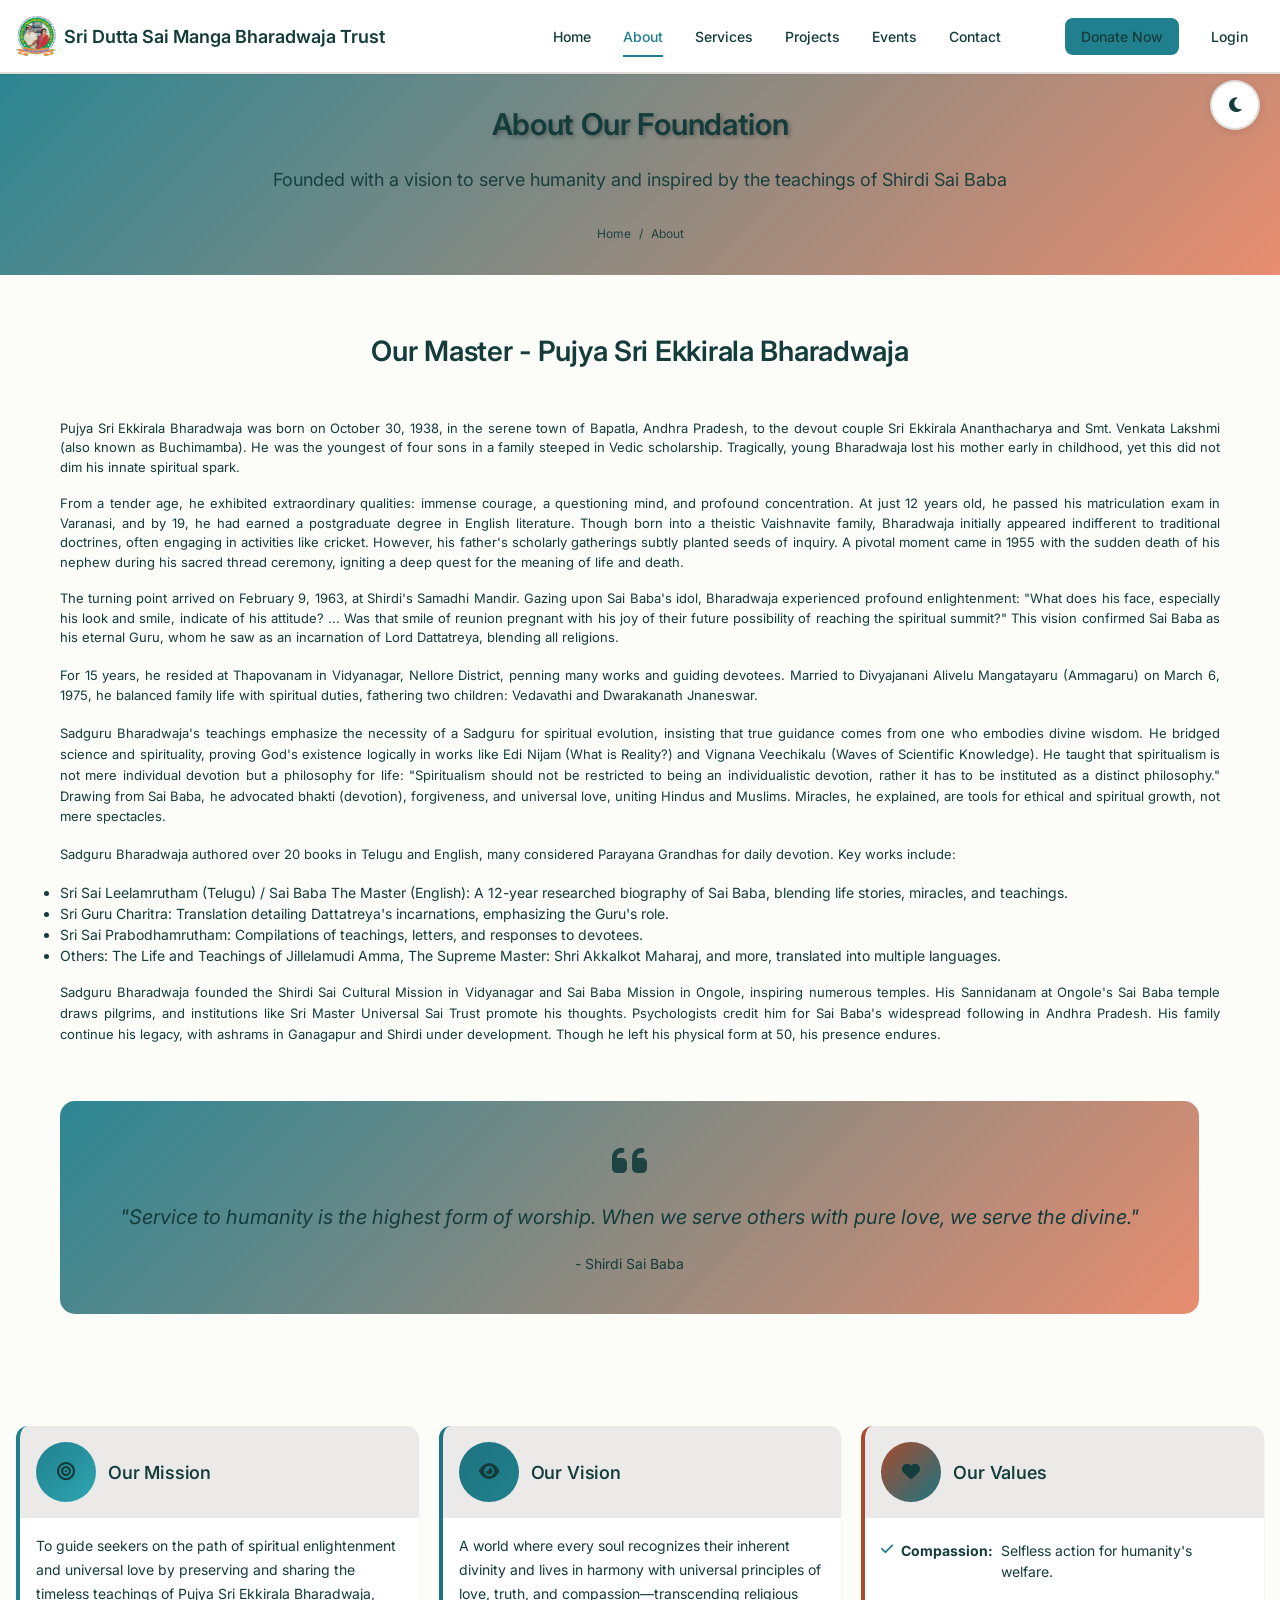
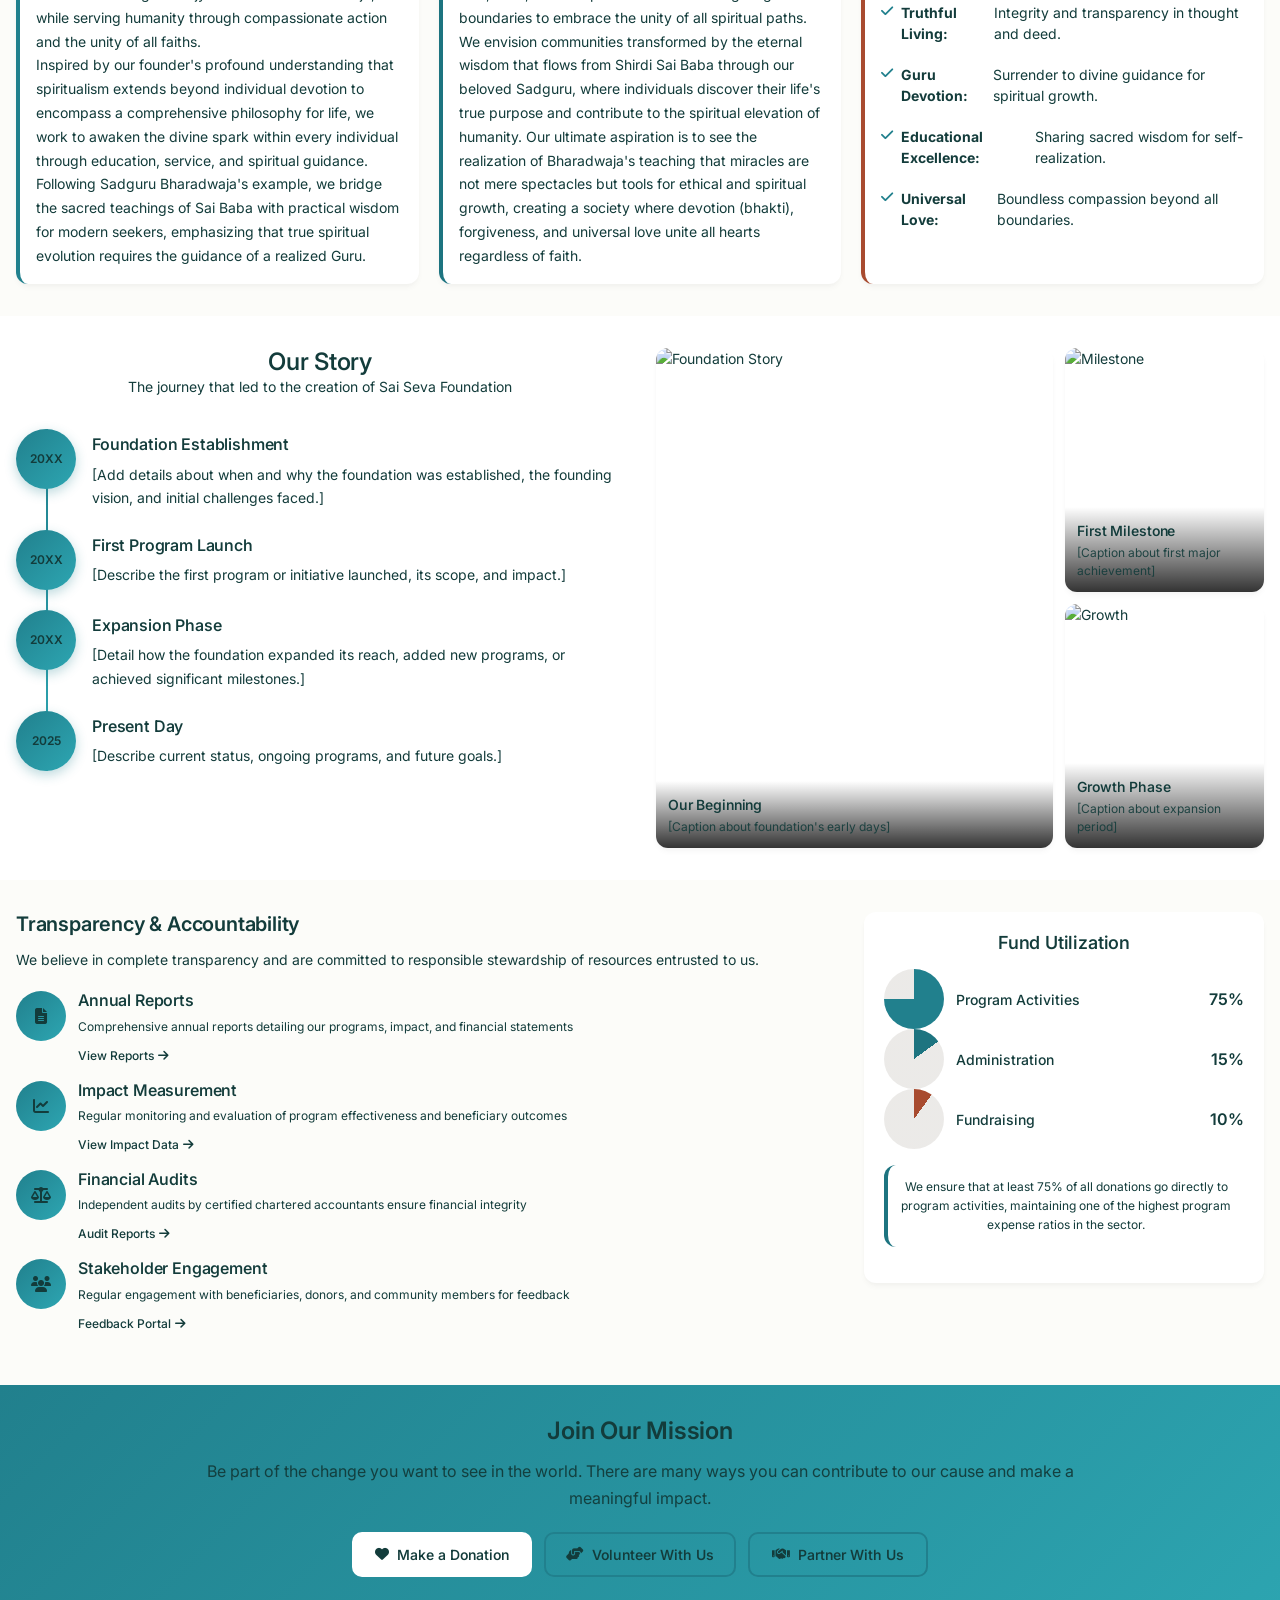
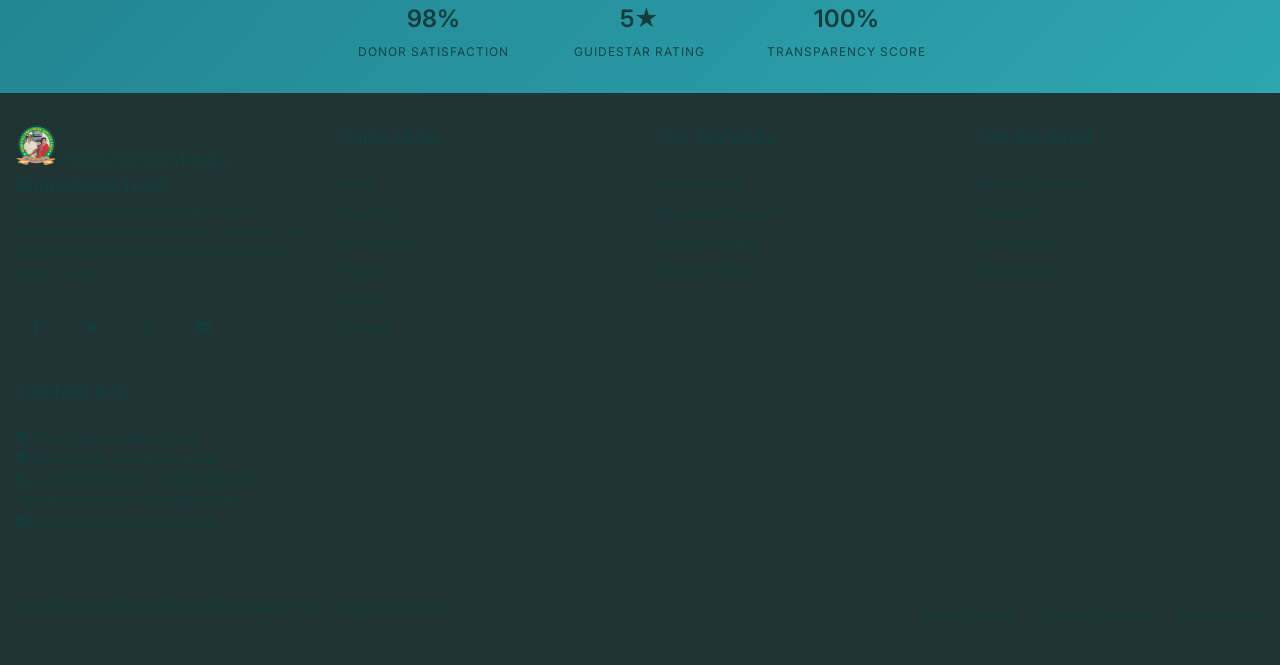
==== commit ece8acc7: "fixes" ====
--- a/about.html
+++ b/about.html
@@ -5,9 +5,11 @@
     <meta name="viewport" content="width=device-width, initial-scale=1.0">
     <title>About Us - Sri Dutta Sai Manga Bharadwaja</title>
     <meta name="description" content="Learn about Sai Seva Foundation's mission, vision, and impact in serving communities across India through compassionate action.">
-    <link rel="stylesheet" href="css/quick-light-mode-fix.css">
     <link rel="stylesheet" href="css/common.css">
     <link rel="stylesheet" href="css/about.css">
+    <!-- THEME COMPATIBILITY - NEW -->
+    <link rel="stylesheet" href="css/theme-compatibility.css">
+    <link rel="stylesheet" href="css/mobile-responsive.css">
     <link rel="preconnect" href="https://fonts.googleapis.com">
 <link rel="preconnect" href="https://fonts.gstatic.com" crossorigin>
 <link href="https://fonts.googleapis.com/css2?family=Inter:wght@300;400;500;600;700;800&family=Poppins:wght@400;500;600;700;800&display=swap" rel="stylesheet">
@@ -166,7 +168,7 @@
                     </div>
                     <div class="card-content">
                         <ul class="values-list">
-                            <li><i class="fas fa-check"></i> <strong>Compassion:</strong>Selfless action for humanity’s welfare.</li>
+                            <li><i class="fas fa-check"></i> <strong>Compassion:</strong>Selfless action for humanity's welfare.</li>
                             <li><i class="fas fa-check"></i> <strong>Truthful Living:</strong>Integrity and transparency in thought and deed.</li>
                             <li><i class="fas fa-check"></i> <strong>Guru Devotion:</strong>Surrender to divine guidance for spiritual growth.</li>
                             <li><i class="fas fa-check"></i> <strong>Educational Excellence:</strong>Sharing sacred wisdom for self-realization.</li>
@@ -251,269 +253,6 @@
             </div>
         </div>
     </section>
-
-    <!-- Leadership Team -->
-    <!-- <section class="leadership-team">
-        <div class="container">
-            <div class="section-header">
-                <h2>Our Leadership Team</h2>
-                <p>Meet the dedicated individuals who guide our mission and ensure impactful service delivery</p>
-            </div>
-
-            <div class="team-grid">
-                <div class="team-member">
-                    <div class="member-photo">
-                        <img src="images/team-member-1.jpg" alt="Founder/President" class="member-image">
-                        <div class="member-overlay">
-                            <div class="member-social">
-                                <a href="#"><i class="fab fa-linkedin"></i></a>
-                                <a href="#"><i class="fab fa-twitter"></i></a>
-                                <a href="mailto:"><i class="fas fa-envelope"></i></a>
-                            </div>
-                        </div>
-                    </div>
-                    <div class="member-info">
-                        <h3>[Founder/President Name]</h3>
-                        <p class="member-role">Founder & President</p>
-                        <p class="member-bio">[Add brief biography, qualifications, experience, and vision for the foundation. Include their background and what drives their commitment to the cause.]</p>
-                    </div>
-                </div>
-
-                <div class="team-member">
-                    <div class="member-photo">
-                        <img src="images/team-member-2.jpg" alt="Secretary" class="member-image">
-                        <div class="member-overlay">
-                            <div class="member-social">
-                                <a href="#"><i class="fab fa-linkedin"></i></a>
-                                <a href="#"><i class="fab fa-twitter"></i></a>
-                                <a href="mailto:"><i class="fas fa-envelope"></i></a>
-                            </div>
-                        </div>
-                    </div>
-                    <div class="member-info">
-                        <h3>[Secretary Name]</h3>
-                        <p class="member-role">Secretary</p>
-                        <p class="member-bio">[Add secretary's background, role in the organization, and contributions to the foundation's work.]</p>
-                    </div>
-                </div>
-
-                <div class="team-member">
-                    <div class="member-photo">
-                        <img src="images/team-member-3.jpg" alt="Treasurer" class="member-image">
-                        <div class="member-overlay">
-                            <div class="member-social">
-                                <a href="#"><i class="fab fa-linkedin"></i></a>
-                                <a href="#"><i class="fab fa-twitter"></i></a>
-                                <a href="mailto:"><i class="fas fa-envelope"></i></a>
-                            </div>
-                        </div>
-                    </div>
-                    <div class="member-info">
-                        <h3>[Treasurer Name]</h3>
-                        <p class="member-role">Treasurer</p>
-                        <p class="member-bio">[Add treasurer's background, financial expertise, and role in ensuring fiscal responsibility.]</p>
-                    </div>
-                </div>
-
-                <div class="team-member">
-                    <div class="member-photo">
-                        <img src="images/team-member-4.jpg" alt="Program Director" class="member-image">
-                        <div class="member-overlay">
-                            <div class="member-social">
-                                <a href="#"><i class="fab fa-linkedin"></i></a>
-                                <a href="#"><i class="fab fa-twitter"></i></a>
-                                <a href="mailto:"><i class="fas fa-envelope"></i></a>
-                            </div>
-                        </div>
-                    </div>
-                    <div class="member-info">
-                        <h3>[Program Director Name]</h3>
-                        <p class="member-role">Program Director</p>
-                        <p class="member-bio">[Add program director's experience, expertise in program management, and role in overseeing service delivery.]</p>
-                    </div>
-                </div>
-            </div>
-        </div>
-    </section> -->
-
-    <!-- Our Impact -->
-    <!-- <section class="our-impact">
-        <div class="container">
-            <div class="section-header">
-                <h2>Our Impact in Numbers</h2>
-                <p>Measurable results that demonstrate our commitment to creating positive change</p>
-            </div>
-
-            <div class="impact-stats">
-                <div class="impact-row">
-                    <div class="impact-item">
-                        <div class="impact-icon">
-                            <i class="fas fa-users"></i>
-                        </div>
-                        <div class="impact-number" data-target="50000">0</div>
-                        <div class="impact-label">Lives Touched</div>
-                        <div class="impact-description">Individuals directly benefited from our programs</div>
-                    </div>
-
-                    <div class="impact-item">
-                        <div class="impact-icon">
-                            <i class="fas fa-utensils"></i>
-                        </div>
-                        <div class="impact-number" data-target="100000">0</div>
-                        <div class="impact-label">Meals Served</div>
-                        <div class="impact-description">Nutritious meals provided to communities in need</div>
-                    </div>
-
-                    <div class="impact-item">
-                        <div class="impact-icon">
-                            <i class="fas fa-graduation-cap"></i>
-                        </div>
-                        <div class="impact-number" data-target="1000">0</div>
-                        <div class="impact-label">Students Supported</div>
-                        <div class="impact-description">Children receiving educational assistance and scholarships</div>
-                    </div>
-                </div>
-
-                <div class="impact-row">
-                    <div class="impact-item">
-                        <div class="impact-icon">
-                            <i class="fas fa-stethoscope"></i>
-                        </div>
-                        <div class="impact-number" data-target="5000">0</div>
-                        <div class="impact-label">Medical Treatments</div>
-                        <div class="impact-description">Free healthcare services and medical consultations</div>
-                    </div>
-
-                    <div class="impact-item">
-                        <div class="impact-icon">
-                            <i class="fas fa-hands-helping"></i>
-                        </div>
-                        <div class="impact-number" data-target="500">0</div>
-                        <div class="impact-label">Active Volunteers</div>
-                        <div class="impact-description">Dedicated volunteers contributing their time and skills</div>
-                    </div>
-
-                    <div class="impact-item">
-                        <div class="impact-icon">
-                            <i class="fas fa-home"></i>
-                        </div>
-                        <div class="impact-number" data-target="25">0</div>
-                        <div class="impact-label">Communities Served</div>
-                        <div class="impact-description">Villages and localities where we operate programs</div>
-                    </div>
-                </div>
-            </div>
-        </div>
-    </section> -->
-
-    <!-- Recognitions & Certifications -->
-    <!-- section class="recognitions">
-        <div class="container">
-            <div class="section-header">
-                <h2>Recognitions & Certifications</h2>
-                <p>Awards, certifications, and partnerships that validate our commitment to excellence</p>
-            </div>
-
-            <div class="recognition-grid">
-                <div class="recognition-item">
-                    <div class="recognition-logo">
-                        <i class="fas fa-certificate"></i>
-                    </div>
-                    <div class="recognition-content">
-                        <h3>80G Certification</h3>
-                        <p>Income Tax exemption under Section 80G for donors</p>
-                        <span class="recognition-year">Valid till: [Year]</span>
-                    </div>
-                </div>
-
-                <div class="recognition-item">
-                    <div class="recognition-logo">
-                        <i class="fas fa-award"></i>
-                    </div>
-                    <div class="recognition-content">
-                        <h3>FCRA Registration</h3>
-                        <p>Foreign Contribution Regulation Act registration</p>
-                        <span class="recognition-year">Registration No: [Number]</span>
-                    </div>
-                </div>
-
-                <div class="recognition-item">
-                    <div class="recognition-logo">
-                        <i class="fas fa-medal"></i>
-                    </div>
-                    <div class="recognition-content">
-                        <h3>Excellence Award</h3>
-                        <p>[Add any awards or recognitions received by the foundation]</p>
-                        <span class="recognition-year">[Year]</span>
-                    </div>
-                </div>
-
-                <div class="recognition-item">
-                    <div class="recognition-logo">
-                        <i class="fas fa-handshake"></i>
-                    </div>
-                    <div class="recognition-content">
-                        <h3>Government Partnership</h3>
-                        <p>[Mention any government partnerships or collaborations]</p>
-                        <span class="recognition-year">Active since [Year]</span>
-                    </div>
-                </div>
-            </div>
-        </div>
-    </section> -->
-
-    <!-- Partners & Supporters -->
-    <!-- <section class="partners">
-        <div class="container">
-            <div class="section-header">
-                <h2>Our Partners & Supporters</h2>
-                <p>Organizations and individuals who make our work possible</p>
-            </div>
-
-            <div class="partners-content">
-                <div class="partner-category">
-                    <h3>Corporate Partners</h3>
-                    <div class="partner-logos">
-                        <div class="partner-item">
-                            <img src="images/partner-logo-1.png" alt="Partner 1" class="partner-logo">
-                            <p>[Partner Name]</p>
-                        </div>
-                        <div class="partner-item">
-                            <img src="images/partner-logo-2.png" alt="Partner 2" class="partner-logo">
-                            <p>[Partner Name]</p>
-                        </div>
-                        <div class="partner-item">
-                            <img src="images/partner-logo-3.png" alt="Partner 3" class="partner-logo">
-                            <p>[Partner Name]</p>
-                        </div>
-                        <!-- Add more partner logos as needed
-                    </div>
-                </div>
-
-                <div class="partner-category">
-                    <h3>Government Agencies</h3>
-                    <div class="partner-logos">
-                        <div class="partner-item">
-                            <img src="images/govt-logo-1.png" alt="Government Agency" class="partner-logo">
-                            <p>[Agency Name]</p>
-                        </div>
-                        <!-- Add more government partner logos
-                    </div>
-                </div>
-
-                <div class="partner-category">
-                    <h3>NGO Networks</h3>
-                    <div class="partner-logos">
-                        <div class="partner-item">
-                            <img src="images/ngo-logo-1.png" alt="NGO Partner" class="partner-logo">
-                            <p>[NGO Name]</p>
-                        </div>
-                        <!-- Add more NGO partner logos
-                    </div>
-                </div>
-            </div>
-        </div>
-    </section> -->
 
     <!-- Transparency & Accountability -->
     <section class="transparency">
@@ -655,10 +394,10 @@
                 <div class="footer-section">
                     <div class="footer-logo">
                         <img src="images/LogoNGO.png" alt="Sai Seva Foundation" class="logo-img">
-                        <span class="logo-text">Sai Seva Foundation</span>
+                        <span class="logo-text">Sri Dutta Sai Manga Bharadwaja Trust</span>
                     </div>
                     <p class="footer-description">
-                        [Add your foundation's mission statement or brief description here]
+                        Dedicated to serving humanity with compassion and commitment. Together, we can build a better tomorrow for those who need it most.
                     </p>
                     <div class="social-links">
                         <a href="https://www.facebook.com/profile.php?id=61580505505543" class="social-link"><i class="fab fa-facebook-f"></i></a>
@@ -738,5 +477,30 @@
 
     <!-- Scripts -->
     <script src="js/main.js"></script>
+    <!-- THEME SWITCHER - NEW -->
+    <script src="js/theme-switcher.js"></script>
+    
+    <script>
+        // Initialize mobile menu
+        document.addEventListener('DOMContentLoaded', function() {
+            const hamburger = document.querySelector('.hamburger');
+            const navMenu = document.querySelector('.nav-menu');
+            
+            if (hamburger && navMenu) {
+                hamburger.addEventListener('click', () => {
+                    hamburger.classList.toggle('active');
+                    navMenu.classList.toggle('active');
+                });
+                
+                // Close menu when clicking on links
+                navMenu.querySelectorAll('a').forEach(link => {
+                    link.addEventListener('click', () => {
+                        hamburger.classList.remove('active');
+                        navMenu.classList.remove('active');
+                    });
+                });
+            }
+        });
+    </script>
 </body>
 </html>
--- a/css/theme-compatibility.css
+++ b/css/theme-compatibility.css
@@ -0,0 +1,439 @@
+/**
+ * THEME COMPATIBILITY SYSTEM - Sri Dutta Sai Manga Bharadwaja Trust
+ * Comprehensive light/dark mode compatibility with manual theme switching
+ * 
+ * @version 1.0.0
+ * @priority CRITICAL - Fixes readability issues
+ */
+
+/* =================================================================
+   LIGHT MODE FORCED COMPATIBILITY
+   ================================================================= */
+
+/* Override dark theme for light mode systems */
+@media (prefers-color-scheme: light) {
+    :root {
+        /* Force light mode colors */
+        --color-background: #fcfcf9 !important;
+        --color-surface: #ffffff !important;
+        --color-text: #133c3b !important;
+        --color-text-secondary: #626c6c !important;
+        --color-border: rgba(94, 82, 64, 0.2) !important;
+        --color-primary: #21808d !important;
+        --color-primary-hover: #1d7480 !important;
+        --color-primary-active: #1a6670 !important;
+        
+        /* Update RGB versions */
+        --color-text-rgb: 19, 52, 59;
+        --color-primary-rgb: 33, 128, 141;
+        --color-surface-rgb: 255, 255, 255;
+    }
+    
+    /* Ensure all critical text elements are readable */
+    body, 
+    h1, h2, h3, h4, h5, h6, 
+    p, span, div, a, li, td, th,
+    .nav-link, .footer-links a,
+    .section-title, .section-subtitle {
+        color: var(--color-text) !important;
+    }
+    
+    /* Form elements readability */
+    input, select, textarea {
+        background: var(--color-surface) !important;
+        color: var(--color-text) !important;
+        border-color: var(--color-border) !important;
+    }
+    
+    input::placeholder {
+        color: var(--color-text-secondary) !important;
+    }
+    
+    /* Button fixes */
+    .btn-outline {
+        color: var(--color-primary) !important;
+        border-color: var(--color-primary) !important;
+    }
+    
+    .btn-outline:hover {
+        background: var(--color-primary) !important;
+        color: var(--color-surface) !important;
+    }
+    
+    /* Navigation specific fixes */
+    .header, .navbar {
+        background: var(--color-surface) !important;
+        border-bottom: 1px solid var(--color-border) !important;
+    }
+    
+    .nav-link {
+        color: var(--color-text) !important;
+    }
+    
+    .nav-link:hover, .nav-link.active {
+        color: var(--color-primary) !important;
+    }
+    
+    /* Card and surface fixes */
+    .card, .dashboard-card, .service-card {
+        background: var(--color-surface) !important;
+        border-color: var(--color-border) !important;
+    }
+    
+    /* Footer remains dark for contrast */
+    .footer {
+        background: #1f3433 !important;
+        color: #a7a9a9 !important;
+    }
+    
+    .footer h3 {
+        color: #fcfcf9 !important;
+    }
+    
+    .footer-links a {
+        color: #a7a9a9 !important;
+    }
+    
+    .footer-links a:hover {
+        color: var(--color-primary) !important;
+    }
+}
+
+/* =================================================================
+   DARK MODE ENHANCEMENTS
+   ================================================================= */
+
+@media (prefers-color-scheme: dark) {
+    :root {
+        /* Enhanced dark mode colors */
+        --color-background: #1f2121 !important;
+        --color-surface: #262828 !important;
+        --color-text: #f5f5f5 !important;
+        --color-text-secondary: rgba(167, 169, 169, 0.8) !important;
+        --color-border: rgba(119, 124, 124, 0.3) !important;
+        --color-primary: #32b8c6 !important;
+        --color-primary-hover: #2da6b2 !important;
+        --color-primary-active: #28949f !important;
+    }
+    
+    /* Better contrast for dark mode */
+    .btn-primary {
+        background: var(--color-primary) !important;
+        color: #1f2121 !important;
+    }
+    
+    .btn-outline {
+        border-color: var(--color-border) !important;
+        color: var(--color-text) !important;
+    }
+    
+    .btn-outline:hover {
+        background: var(--color-secondary) !important;
+        color: var(--color-text) !important;
+    }
+}
+
+/* =================================================================
+   MANUAL THEME SWITCHING SYSTEM
+   ================================================================= */
+
+/* Theme toggle button */
+.theme-toggle {
+    position: fixed;
+    top: 80px;
+    right: 20px;
+    z-index: 1000;
+    background: var(--color-surface);
+    border: 2px solid var(--color-border);
+    border-radius: 50%;
+    width: 50px;
+    height: 50px;
+    display: flex;
+    align-items: center;
+    justify-content: center;
+    cursor: pointer;
+    transition: all 0.3s ease;
+    box-shadow: 0 2px 10px rgba(0, 0, 0, 0.1);
+}
+
+.theme-toggle:hover {
+    transform: scale(1.1);
+    box-shadow: 0 4px 20px rgba(0, 0, 0, 0.2);
+}
+
+.theme-toggle i {
+    font-size: 1.2rem;
+    color: var(--color-text);
+    transition: transform 0.3s ease;
+}
+
+.theme-toggle:hover i {
+    transform: rotate(180deg);
+}
+
+/* Manual theme overrides */
+[data-theme="light"] {
+    --color-background: #fcfcf9;
+    --color-surface: #ffffff;
+    --color-text: #133c3b;
+    --color-text-secondary: #626c6c;
+    --color-border: rgba(94, 82, 64, 0.2);
+    --color-primary: #21808d;
+    --color-primary-hover: #1d7480;
+    --color-primary-active: #1a6670;
+}
+
+[data-theme="dark"] {
+    --color-background: #1f2121;
+    --color-surface: #262828;
+    --color-text: #f5f5f5;
+    --color-text-secondary: rgba(167, 169, 169, 0.8);
+    --color-border: rgba(119, 124, 124, 0.3);
+    --color-primary: #32b8c6;
+    --color-primary-hover: #2da6b2;
+    --color-primary-active: #28949f;
+}
+
+/* Force theme colors regardless of system preference */
+[data-theme="light"] body,
+[data-theme="light"] h1, [data-theme="light"] h2, [data-theme="light"] h3,
+[data-theme="light"] h4, [data-theme="light"] h5, [data-theme="light"] h6,
+[data-theme="light"] p, [data-theme="light"] span, [data-theme="light"] div,
+[data-theme="light"] a, [data-theme="light"] li {
+    color: var(--color-text) !important;
+}
+
+[data-theme="dark"] body,
+[data-theme="dark"] h1, [data-theme="dark"] h2, [data-theme="dark"] h3,
+[data-theme="dark"] h4, [data-theme="dark"] h5, [data-theme="dark"] h6,
+[data-theme="dark"] p, [data-theme="dark"] span, [data-theme="dark"] div,
+[data-theme="dark"] a, [data-theme="dark"] li {
+    color: var(--color-text) !important;
+}
+
+/* =================================================================
+   MOBILE RESPONSIVE IMPROVEMENTS
+   ================================================================= */
+
+@media (max-width: 768px) {
+    .theme-toggle {
+        top: 10px;
+        right: 10px;
+        width: 40px;
+        height: 40px;
+    }
+    
+    .theme-toggle i {
+        font-size: 1rem;
+    }
+    
+    /* Mobile navigation improvements */
+    .hamburger {
+        display: flex;
+        flex-direction: column;
+        justify-content: center;
+        width: 30px;
+        height: 30px;
+        background: none;
+        border: none;
+        cursor: pointer;
+        padding: 0;
+    }
+    
+    .hamburger span {
+        width: 100%;
+        height: 3px;
+        background: var(--color-text);
+        margin: 2px 0;
+        transition: all 0.3s ease;
+        border-radius: 2px;
+    }
+    
+    .hamburger.active span:nth-child(1) {
+        transform: rotate(45deg) translate(6px, 6px);
+    }
+    
+    .hamburger.active span:nth-child(2) {
+        opacity: 0;
+    }
+    
+    .hamburger.active span:nth-child(3) {
+        transform: rotate(-45deg) translate(6px, -6px);
+    }
+    
+    /* Mobile menu enhancements */
+    .nav-menu {
+        position: fixed;
+        top: 100%;
+        left: 0;
+        right: 0;
+        background: var(--color-surface);
+        flex-direction: column;
+        padding: 1rem;
+        gap: 1rem;
+        box-shadow: 0 4px 20px rgba(0, 0, 0, 0.1);
+        transform: translateY(-100vh);
+        opacity: 0;
+        visibility: hidden;
+        transition: all 0.3s ease;
+        border-top: 1px solid var(--color-border);
+        max-height: calc(100vh - 80px);
+        overflow-y: auto;
+    }
+    
+    .nav-menu.active {
+        transform: translateY(0);
+        opacity: 1;
+        visibility: visible;
+    }
+    
+    .nav-actions {
+        margin-left: 0;
+        flex-direction: column;
+        width: 100%;
+        gap: 0.75rem;
+    }
+    
+    .nav-actions .btn {
+        width: 100%;
+        text-align: center;
+        justify-content: center;
+        padding: 0.75rem 1rem;
+        min-height: 44px; /* Touch target */
+    }
+}
+
+/* Extra small devices */
+@media (max-width: 480px) {
+    .logo-text {
+        font-size: 0.8rem;
+        max-width: 120px;
+        line-height: 1.2;
+    }
+    
+    .logo-img {
+        width: 30px;
+        height: 30px;
+    }
+    
+    .container {
+        padding: 0 0.5rem;
+    }
+    
+    /* Form improvements */
+    .form-group input,
+    .form-group select,
+    .form-group textarea {
+        font-size: 16px; /* Prevent zoom on iOS */
+        padding: 0.75rem;
+    }
+    
+    .btn {
+        min-height: 44px;
+        padding: 0.75rem 1rem;
+    }
+    
+    .btn-large {
+        min-height: 48px;
+        padding: 1rem 1.25rem;
+    }
+}
+
+/* =================================================================
+   ACCESSIBILITY ENHANCEMENTS
+   ================================================================= */
+
+/* Focus improvements */
+*:focus-visible {
+    outline: 2px solid var(--color-primary);
+    outline-offset: 2px;
+    border-radius: 4px;
+}
+
+.btn:focus-visible,
+input:focus-visible,
+select:focus-visible,
+textarea:focus-visible {
+    box-shadow: 0 0 0 3px rgba(var(--color-primary-rgb, 33, 128, 141), 0.3);
+}
+
+/* High contrast mode support */
+@media (prefers-contrast: high) {
+    :root {
+        --color-border: currentColor;
+    }
+    
+    .btn-outline {
+        border-width: 2px;
+    }
+    
+    input, select, textarea {
+        border-width: 2px;
+    }
+}
+
+/* Reduced motion support */
+@media (prefers-reduced-motion: reduce) {
+    * {
+        animation-duration: 0.01ms !important;
+        animation-iteration-count: 1 !important;
+        transition-duration: 0.01ms !important;
+    }
+    
+    .theme-toggle:hover i {
+        transform: none;
+    }
+}
+
+/* =================================================================
+   PRINT STYLES
+   ================================================================= */
+
+@media print {
+    .theme-toggle,
+    .hamburger {
+        display: none !important;
+    }
+    
+    body {
+        background: white !important;
+        color: black !important;
+    }
+    
+    * {
+        color: black !important;
+        background: white !important;
+    }
+}
+
+/* =================================================================
+   UTILITY CLASSES
+   ================================================================= */
+
+.force-readable {
+    color: var(--color-text) !important;
+    background: var(--color-surface) !important;
+}
+
+.theme-transition {
+    transition: background-color 0.3s ease, color 0.3s ease, border-color 0.3s ease;
+}
+
+/* Mobile utilities */
+@media (max-width: 768px) {
+    .mobile-stack {
+        flex-direction: column !important;
+    }
+    
+    .mobile-full-width {
+        width: 100% !important;
+    }
+    
+    .mobile-hidden {
+        display: none !important;
+    }
+    
+    .mobile-text-center {
+        text-align: center !important;
+    }
+}
--- a/css/mobile-responsive.css
+++ b/css/mobile-responsive.css
@@ -0,0 +1,1035 @@
+/**
+ * MOBILE RESPONSIVE SYSTEM - Sri Dutta Sai Manga Bharadwaja Trust
+ * Comprehensive mobile optimization for all pages
+ * 
+ * @version 1.0.0
+ * @priority HIGH - Mobile usability improvements
+ */
+
+/* =================================================================
+   MOBILE NAVIGATION ENHANCEMENTS
+   ================================================================= */
+
+@media (max-width: 768px) {
+    /* Header improvements */
+    .header {
+        position: sticky;
+        top: 0;
+        z-index: 1020;
+        background: var(--color-surface);
+        border-bottom: 1px solid var(--color-border);
+        padding: 0.75rem 0;
+    }
+    
+    .nav-container {
+        padding: 0 1rem;
+        display: flex;
+        justify-content: space-between;
+        align-items: center;
+        position: relative;
+    }
+    
+    .nav-logo {
+        display: flex;
+        align-items: center;
+        gap: 0.5rem;
+        z-index: 1021;
+    }
+    
+    .logo-img {
+        width: 35px;
+        height: 35px;
+        border-radius: 50%;
+    }
+    
+    .logo-text {
+        font-size: 0.9rem;
+        font-weight: 700;
+        color: var(--color-primary);
+        line-height: 1.2;
+        max-width: 150px;
+        display: -webkit-box;
+        -webkit-line-clamp: 2;
+        -webkit-box-orient: vertical;
+        overflow: hidden;
+    }
+    
+    /* Mobile menu */
+    .nav-menu {
+        position: fixed;
+        top: 0;
+        left: 0;
+        right: 0;
+        bottom: 0;
+        background: var(--color-surface);
+        flex-direction: column;
+        justify-content: flex-start;
+        align-items: stretch;
+        padding: 100px 2rem 2rem;
+        gap: 1.5rem;
+        transform: translateX(-100%);
+        opacity: 0;
+        visibility: hidden;
+        transition: all 0.3s ease;
+        z-index: 1010;
+        overflow-y: auto;
+    }
+    
+    .nav-menu.active {
+        transform: translateX(0);
+        opacity: 1;
+        visibility: visible;
+    }
+    
+    .nav-link {
+        display: block;
+        padding: 1rem 0;
+        font-size: 1.1rem;
+        font-weight: 500;
+        color: var(--color-text);
+        text-decoration: none;
+        border-bottom: 1px solid var(--color-border);
+        transition: all 0.3s ease;
+    }
+    
+    .nav-link:hover,
+    .nav-link.active {
+        color: var(--color-primary);
+        padding-left: 1rem;
+    }
+    
+    .nav-actions {
+        margin-left: 0;
+        flex-direction: column;
+        width: 100%;
+        gap: 1rem;
+        margin-top: 1rem;
+        border-top: 1px solid var(--color-border);
+        padding-top: 1.5rem;
+    }
+    
+    .nav-actions .btn {
+        width: 100%;
+        text-align: center;
+        justify-content: center;
+        padding: 1rem;
+        font-size: 1.1rem;
+        min-height: 50px;
+        border-radius: 8px;
+    }
+    
+    /* Hamburger menu */
+    .hamburger {
+        display: flex;
+        flex-direction: column;
+        justify-content: center;
+        width: 30px;
+        height: 30px;
+        background: none;
+        border: none;
+        cursor: pointer;
+        padding: 0;
+        z-index: 1021;
+    }
+    
+    .hamburger span {
+        width: 100%;
+        height: 3px;
+        background: var(--color-text);
+        margin: 3px 0;
+        transition: all 0.3s ease;
+        border-radius: 2px;
+    }
+    
+    .hamburger.active span:nth-child(1) {
+        transform: rotate(45deg) translate(6px, 6px);
+    }
+    
+    .hamburger.active span:nth-child(2) {
+        opacity: 0;
+    }
+    
+    .hamburger.active span:nth-child(3) {
+        transform: rotate(-45deg) translate(6px, -6px);
+    }
+}
+
+/* =================================================================
+   MOBILE FORM IMPROVEMENTS
+   ================================================================= */
+
+@media (max-width: 768px) {
+    .form-row {
+        display: block;
+    }
+    
+    .form-row .form-group {
+        margin-bottom: 1.5rem;
+    }
+    
+    .form-group input,
+    .form-group select,
+    .form-group textarea {
+        font-size: 16px; /* Prevent zoom on iOS */
+        padding: 0.875rem 1rem;
+        min-height: 50px;
+    }
+    
+    .input-group input,
+    .input-group select {
+        padding-left: 3rem; /* Space for icons */
+    }
+    
+    .btn {
+        padding: 0.875rem 1.5rem;
+        font-size: 1rem;
+        min-height: 50px;
+        border-radius: 8px;
+    }
+    
+    .btn-large {
+        padding: 1.125rem 2rem;
+        font-size: 1.1rem;
+        min-height: 56px;
+    }
+    
+    /* Donation form improvements */
+    .causes-grid {
+        grid-template-columns: 1fr;
+        gap: 1rem;
+    }
+    
+    .amounts-grid {
+        grid-template-columns: repeat(2, 1fr);
+        gap: 1rem;
+    }
+    
+    .cause-btn,
+    .amount-btn {
+        padding: 1rem;
+        font-size: 1rem;
+        min-height: 60px;
+    }
+    
+    /* Summary improvements */
+    .donation-summary {
+        position: static;
+        margin-top: 2rem;
+        width: 100%;
+    }
+    
+    .recent-donations {
+        margin-top: 2rem;
+    }
+}
+
+/* =================================================================
+   DASHBOARD MOBILE IMPROVEMENTS
+   ================================================================= */
+
+@media (max-width: 768px) {
+    .dashboard-container {
+        display: block;
+    }
+    
+    .sidebar {
+        position: fixed;
+        top: 0;
+        left: -300px;
+        bottom: 0;
+        width: 300px;
+        z-index: 1030;
+        transition: transform 0.3s ease;
+        transform: translateX(-100%);
+    }
+    
+    .sidebar.mobile-open {
+        transform: translateX(0);
+    }
+    
+    .sidebar-overlay {
+        position: fixed;
+        top: 0;
+        left: 0;
+        right: 0;
+        bottom: 0;
+        background: rgba(0, 0, 0, 0.5);
+        z-index: 1025;
+    }
+    
+    .main-content {
+        padding: 1rem;
+    }
+    
+    .top-bar {
+        flex-direction: column;
+        gap: 1rem;
+        padding: 1rem;
+        background: var(--color-surface);
+        border-radius: 8px;
+        margin-bottom: 1rem;
+    }
+    
+    .top-bar-left,
+    .top-bar-right {
+        width: 100%;
+    }
+    
+    .search-box {
+        width: 100%;
+    }
+    
+    .search-input {
+        width: 100%;
+        padding: 0.75rem 3rem 0.75rem 1rem;
+        font-size: 16px;
+    }
+    
+    /* Stats grid mobile */
+    .stats-grid {
+        grid-template-columns: 1fr;
+        gap: 1rem;
+    }
+    
+    .dashboard-grid {
+        grid-template-columns: 1fr;
+        gap: 1.5rem;
+    }
+    
+    /* Table improvements */
+    .table-container {
+        overflow-x: auto;
+        margin: 0 -1rem;
+        padding: 0 1rem;
+    }
+    
+    .data-table {
+        min-width: 700px;
+        font-size: 0.875rem;
+    }
+    
+    .data-table th,
+    .data-table td {
+        padding: 0.75rem 0.5rem;
+        white-space: nowrap;
+    }
+    
+    .action-buttons {
+        flex-direction: column;
+        gap: 0.25rem;
+    }
+    
+    .action-buttons .btn {
+        width: 100%;
+        justify-content: center;
+        font-size: 0.75rem;
+        padding: 0.375rem 0.5rem;
+    }
+    
+    /* Filter section mobile */
+    .filters {
+        grid-template-columns: 1fr;
+        gap: 1rem;
+    }
+    
+    .filters-section {
+        margin: 0 -1rem 1rem;
+        padding: 1rem;
+        border-radius: 0;
+        border-left: none;
+        border-right: none;
+    }
+}
+
+/* =================================================================
+   AUTHENTICATION PAGE MOBILE
+   ================================================================= */
+
+@media (max-width: 768px) {
+    .auth-container {
+        display: block;
+    }
+    
+    .auth-info-section {
+        min-height: 40vh;
+        order: -1;
+    }
+    
+    .auth-form-section {
+        padding: 1.5rem;
+    }
+    
+    .auth-header {
+        flex-direction: column;
+        gap: 1rem;
+        text-align: center;
+    }
+    
+    .auth-tabs {
+        margin-bottom: 1.5rem;
+    }
+    
+    .tab-btn {
+        padding: 0.875rem 1rem;
+        font-size: 1rem;
+    }
+    
+    .form-header h1 {
+        font-size: 1.75rem;
+    }
+    
+    .account-info {
+        margin-top: 2rem;
+    }
+    
+    .account-types {
+        gap: 1rem;
+    }
+    
+    .account-type {
+        padding: 1rem;
+        border-radius: 8px;
+        background: var(--color-secondary);
+        display: flex;
+        align-items: center;
+        gap: 1rem;
+    }
+}
+
+/* =================================================================
+   SMALL MOBILE DEVICES (< 480px)
+   ================================================================= */
+
+@media (max-width: 480px) {
+    .container {
+        padding: 0 1rem;
+    }
+    
+    .logo-text {
+        font-size: 0.8rem;
+        max-width: 120px;
+    }
+    
+    .logo-img {
+        width: 30px;
+        height: 30px;
+    }
+    
+    /* Hero section mobile */
+    .hero-carousel {
+        height: 60vh;
+        min-height: 400px;
+    }
+    
+    .slide-title {
+        font-size: 1.75rem;
+        line-height: 1.2;
+    }
+    
+    .slide-description {
+        font-size: 1rem;
+        margin: 1rem 0 1.5rem;
+    }
+    
+    .slide-actions {
+        flex-direction: column;
+        gap: 1rem;
+        width: 100%;
+    }
+    
+    .slide-actions .btn {
+        width: 100%;
+        justify-content: center;
+    }
+    
+    /* Service cards mobile */
+    .services-grid {
+        grid-template-columns: 1fr;
+        gap: 1.5rem;
+    }
+    
+    .service-card {
+        padding: 1.5rem;
+    }
+    
+    /* Project cards mobile */
+    .projects-grid {
+        grid-template-columns: 1fr;
+        gap: 1.5rem;
+    }
+    
+    /* Events mobile */
+    .events-grid {
+        grid-template-columns: 1fr;
+        gap: 1.5rem;
+    }
+    
+    .event-card {
+        flex-direction: column;
+        text-align: center;
+        padding: 1.5rem;
+    }
+    
+    .event-date {
+        margin-bottom: 1rem;
+    }
+    
+    /* Footer mobile */
+    .footer-content {
+        grid-template-columns: 1fr;
+        gap: 2rem;
+        text-align: center;
+    }
+    
+    .footer-bottom-content {
+        flex-direction: column;
+        gap: 1rem;
+        text-align: center;
+    }
+    
+    /* Forms extra small */
+    .auth-form-section {
+        padding: 1rem;
+    }
+    
+    .form-group {
+        margin-bottom: 1.25rem;
+    }
+    
+    .input-group input,
+    .input-group select {
+        padding: 0.75rem 1rem;
+        padding-left: 2.75rem;
+    }
+    
+    .amounts-grid {
+        grid-template-columns: 1fr;
+    }
+    
+    .amount-btn {
+        padding: 1.125rem;
+        font-size: 1.125rem;
+    }
+    
+    /* Dashboard mobile extra small */
+    .sidebar {
+        width: 280px;
+    }
+    
+    .sidebar-logo .logo-text {
+        font-size: 0.8rem;
+        line-height: 1.1;
+    }
+    
+    .nav-menu {
+        padding: 0.5rem;
+    }
+    
+    .nav-link {
+        padding: 0.875rem;
+        font-size: 0.95rem;
+    }
+    
+    .top-bar {
+        padding: 0.75rem;
+    }
+    
+    .search-input {
+        padding: 0.625rem 2.5rem 0.625rem 0.875rem;
+        font-size: 14px;
+    }
+    
+    .data-table {
+        font-size: 0.8rem;
+    }
+    
+    .data-table th,
+    .data-table td {
+        padding: 0.5rem 0.25rem;
+    }
+}
+
+/* =================================================================
+   TOUCH-FRIENDLY IMPROVEMENTS
+   ================================================================= */
+
+@media (max-width: 768px) {
+    /* Minimum touch target sizes */
+    .btn,
+    .nav-link,
+    .tab-btn,
+    .quick-action-btn,
+    .cause-btn,
+    .amount-btn,
+    input[type="submit"],
+    input[type="button"],
+    button {
+        min-height: 44px;
+        min-width: 44px;
+    }
+    
+    /* Larger tap areas for small elements */
+    .password-toggle,
+    .notification-close,
+    .modal-close,
+    .carousel-btn {
+        min-width: 44px;
+        min-height: 44px;
+        display: flex;
+        align-items: center;
+        justify-content: center;
+    }
+    
+    /* Improved checkbox/radio targets */
+    .checkbox-label,
+    .radio-label {
+        min-height: 44px;
+        display: flex;
+        align-items: center;
+        gap: 0.75rem;
+        cursor: pointer;
+        padding: 0.5rem;
+    }
+    
+    .checkmark {
+        min-width: 20px;
+        min-height: 20px;
+    }
+    
+    /* Carousel improvements */
+    .carousel-btn {
+        width: 50px;
+        height: 50px;
+        font-size: 1.2rem;
+    }
+    
+    .carousel-indicators {
+        gap: 1rem;
+    }
+    
+    .indicator {
+        width: 12px;
+        height: 12px;
+        min-width: 44px;
+        min-height: 44px;
+        display: flex;
+        align-items: center;
+        justify-content: center;
+    }
+    
+    .indicator:before {
+        content: '';
+        width: 12px;
+        height: 12px;
+        border-radius: 50%;
+        background: currentColor;
+    }
+}
+
+/* =================================================================
+   LANDSCAPE ORIENTATION FIXES
+   ================================================================= */
+
+@media (max-width: 768px) and (orientation: landscape) {
+    .hero-carousel {
+        height: 85vh;
+    }
+    
+    .slide-content {
+        padding: 2rem 0;
+    }
+    
+    .slide-title {
+        font-size: 1.5rem;
+    }
+    
+    .slide-description {
+        font-size: 0.95rem;
+        margin: 0.75rem 0 1rem;
+    }
+    
+    .slide-actions {
+        flex-direction: row;
+        gap: 1rem;
+    }
+}
+
+/* =================================================================
+   PERFORMANCE OPTIMIZATIONS
+   ================================================================= */
+
+@media (max-width: 768px) {
+    /* Reduce animations on mobile for better performance */
+    @media (prefers-reduced-motion: no-preference) {
+        .nav-menu {
+            transition: transform 0.25s ease, opacity 0.25s ease;
+        }
+        
+        .tab-content {
+            transition: opacity 0.2s ease, transform 0.2s ease;
+        }
+        
+        .btn {
+            transition: all 0.2s ease;
+        }
+    }
+    
+    /* Hide non-essential animations on slow connections */
+    @media (prefers-reduced-data: reduce) {
+        * {
+            animation: none !important;
+            transition: none !important;
+        }
+    }
+}
+
+/* =================================================================
+   ACCESSIBILITY IMPROVEMENTS FOR MOBILE
+   ================================================================= */
+
+@media (max-width: 768px) {
+    /* Focus improvements */
+    *:focus-visible {
+        outline: 3px solid var(--color-primary);
+        outline-offset: 2px;
+    }
+    
+    /* Skip links for keyboard navigation */
+    .skip-links {
+        position: absolute;
+        top: -40px;
+        left: 6px;
+        z-index: 1000;
+    }
+    
+    .skip-links a {
+        position: absolute;
+        left: -10000px;
+        top: auto;
+        width: 1px;
+        height: 1px;
+        overflow: hidden;
+    }
+    
+    .skip-links a:focus {
+        position: static;
+        width: auto;
+        height: auto;
+        padding: 8px;
+        background: var(--color-primary);
+        color: white;
+        text-decoration: none;
+        border-radius: 4px;
+    }
+    
+    /* Improve contrast for mobile */
+    .btn-outline {
+        border-width: 2px;
+    }
+    
+    /* Larger font sizes for readability */
+    body {
+        font-size: 16px;
+        line-height: 1.5;
+    }
+    
+    h1 {
+        font-size: 1.75rem;
+        line-height: 1.2;
+    }
+    
+    h2 {
+        font-size: 1.5rem;
+        line-height: 1.3;
+    }
+    
+    h3 {
+        font-size: 1.25rem;
+        line-height: 1.3;
+    }
+}
+
+/* =================================================================
+   PRINT STYLES FOR MOBILE
+   ================================================================= */
+
+@media print {
+    .hamburger,
+    .theme-toggle,
+    .search-box,
+    .notifications,
+    .sidebar-toggle,
+    .mobile-sidebar-toggle,
+    .nav-actions,
+    .quick-actions {
+        display: none !important;
+    }
+    
+    .nav-menu {
+        position: static;
+        transform: none;
+        opacity: 1;
+        visibility: visible;
+        background: none;
+        flex-direction: row;
+        padding: 0;
+    }
+    
+    .main-content {
+        width: 100%;
+        margin: 0;
+        padding: 0;
+    }
+    
+    .dashboard-container {
+        display: block;
+    }
+    
+    .sidebar {
+        display: none;
+    }
+}
+
+/* =================================================================
+   UTILITY CLASSES FOR MOBILE
+   ================================================================= */
+
+@media (max-width: 768px) {
+    .mobile-hidden {
+        display: none !important;
+    }
+    
+    .mobile-only {
+        display: block !important;
+    }
+    
+    .mobile-flex {
+        display: flex !important;
+    }
+    
+    .mobile-grid {
+        display: grid !important;
+    }
+    
+    .mobile-full-width {
+        width: 100% !important;
+    }
+    
+    .mobile-text-center {
+        text-align: center !important;
+    }
+    
+    .mobile-text-left {
+        text-align: left !important;
+    }
+    
+    .mobile-stack {
+        flex-direction: column !important;
+        align-items: stretch !important;
+    }
+    
+    .mobile-no-padding {
+        padding: 0 !important;
+    }
+    
+    .mobile-no-margin {
+        margin: 0 !important;
+    }
+    
+    .mobile-spacing {
+        margin: 1rem 0 !important;
+    }
+}
+
+/* Desktop hidden elements */
+@media (min-width: 769px) {
+    .mobile-only {
+        display: none !important;
+    }
+    
+    .hamburger {
+        display: none;
+    }
+    
+    .mobile-sidebar-toggle {
+        display: none;
+    }
+}
+
+/* =================================================================
+   NOTIFICATION IMPROVEMENTS FOR MOBILE
+   ================================================================= */
+
+@media (max-width: 768px) {
+    .auth-notification,
+    .admin-notification,
+    .donation-notification {
+        position: fixed !important;
+        top: 10px !important;
+        left: 10px !important;
+        right: 10px !important;
+        width: auto !important;
+        max-width: none !important;
+        margin: 0 !important;
+        z-index: 10002 !important;
+    }
+    
+    .notification-content {
+        font-size: 0.875rem;
+        padding: 0.75rem;
+    }
+    
+    .notification-close {
+        min-width: 30px;
+        min-height: 30px;
+        font-size: 1.1rem;
+    }
+}
+
+/* =================================================================
+   MODAL IMPROVEMENTS FOR MOBILE
+   ================================================================= */
+
+@media (max-width: 768px) {
+    .modal-content {
+        width: 95%;
+        max-width: none;
+        margin: 1rem;
+        max-height: 90vh;
+        overflow-y: auto;
+    }
+    
+    .modal-header {
+        padding: 1rem;
+        position: sticky;
+        top: 0;
+        background: var(--color-surface);
+        border-bottom: 1px solid var(--color-border);
+        z-index: 1;
+    }
+    
+    .modal-body {
+        padding: 1rem;
+    }
+    
+    .modal-close {
+        min-width: 44px;
+        min-height: 44px;
+        display: flex;
+        align-items: center;
+        justify-content: center;
+    }
+}
+
+/* =================================================================
+   LOADING STATES FOR MOBILE
+   ================================================================= */
+
+@media (max-width: 768px) {
+    .loading-spinner {
+        padding: 2rem 1rem;
+        text-align: center;
+    }
+    
+    .loading-spinner i {
+        font-size: 1.5rem;
+        margin-bottom: 0.5rem;
+        display: block;
+    }
+    
+    .loading-btn {
+        opacity: 0.7;
+        pointer-events: none;
+    }
+    
+    .loading-btn .fa-spinner {
+        margin-right: 0.5rem;
+    }
+}
+
+/* =================================================================
+   STICKY ELEMENTS FOR MOBILE
+   ================================================================= */
+
+@media (max-width: 768px) {
+    .donation-summary.sticky {
+        position: sticky;
+        bottom: 0;
+        background: var(--color-surface);
+        border-top: 2px solid var(--color-primary);
+        box-shadow: 0 -4px 20px rgba(0, 0, 0, 0.1);
+        z-index: 100;
+    }
+    
+    .top-bar {
+        position: sticky;
+        top: 0;
+        z-index: 100;
+        background: var(--color-surface);
+        border-bottom: 1px solid var(--color-border);
+    }
+}
+
+/* =================================================================
+   DARK MODE MOBILE ADJUSTMENTS
+   ================================================================= */
+
+@media (max-width: 768px) and (prefers-color-scheme: dark) {
+    .nav-menu {
+        background: var(--color-surface);
+        border-right: 1px solid var(--color-border);
+    }
+    
+    .modal-content {
+        background: var(--color-surface);
+        border: 1px solid var(--color-border);
+    }
+    
+    .sidebar {
+        background: var(--color-surface);
+        border-right: 1px solid var(--color-border);
+    }
+}
+
+/* =================================================================
+   PROGRESSIVE ENHANCEMENT
+   ================================================================= */
+
+/* Base styles assume no JavaScript */
+.no-js .nav-menu {
+    display: none;
+}
+
+.no-js .hamburger:focus + .nav-menu,
+.no-js .hamburger:hover + .nav-menu {
+    display: flex;
+}
+
+/* Enhanced styles when JavaScript is available */
+.js .nav-menu {
+    display: flex;
+}
+
+/* Feature detection support */
+@supports (display: grid) {
+    @media (min-width: 769px) {
+        .dashboard-container {
+            display: grid;
+            grid-template-columns: 280px 1fr;
+        }
+    }
+}
+
+@supports not (display: grid) {
+    .dashboard-container {
+        display: flex;
+    }
+    
+    .sidebar {
+        flex: 0 0 280px;
+    }
+    
+    .main-content {
+        flex: 1;
+    }
+}
